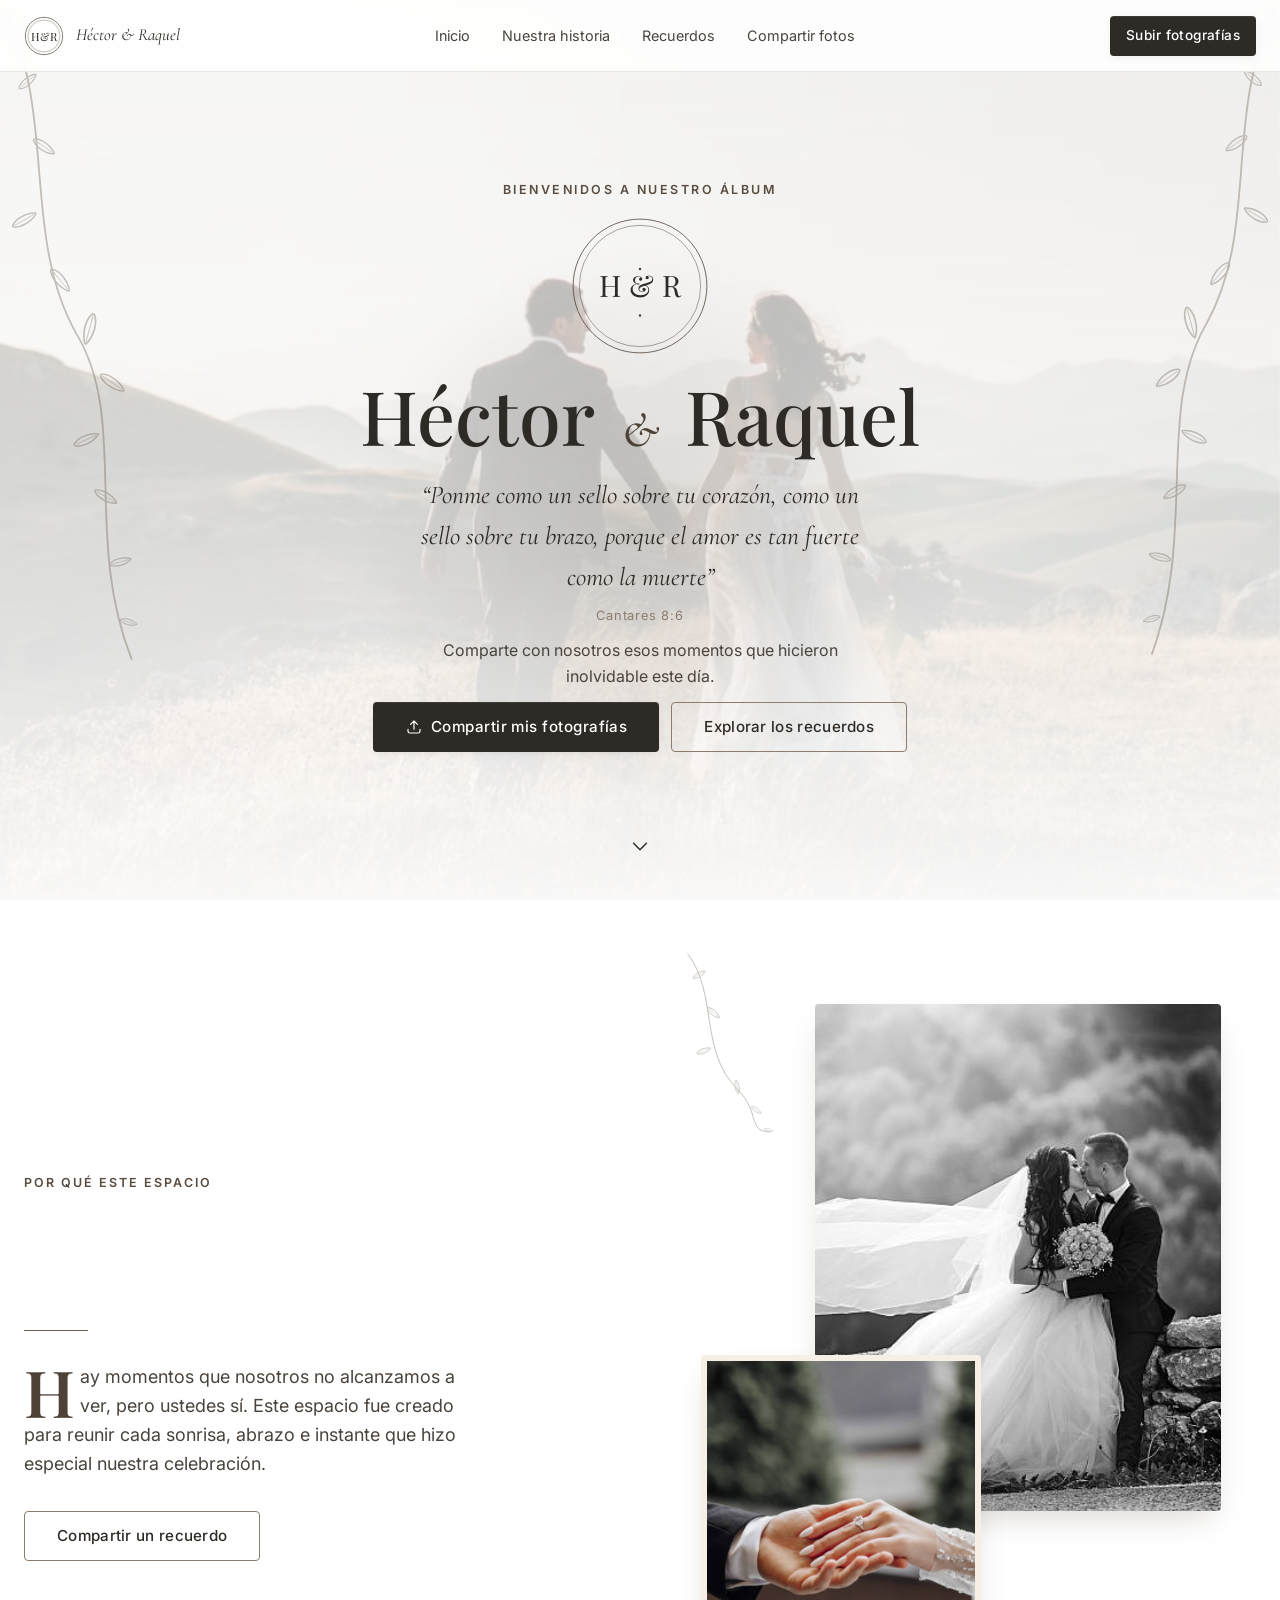
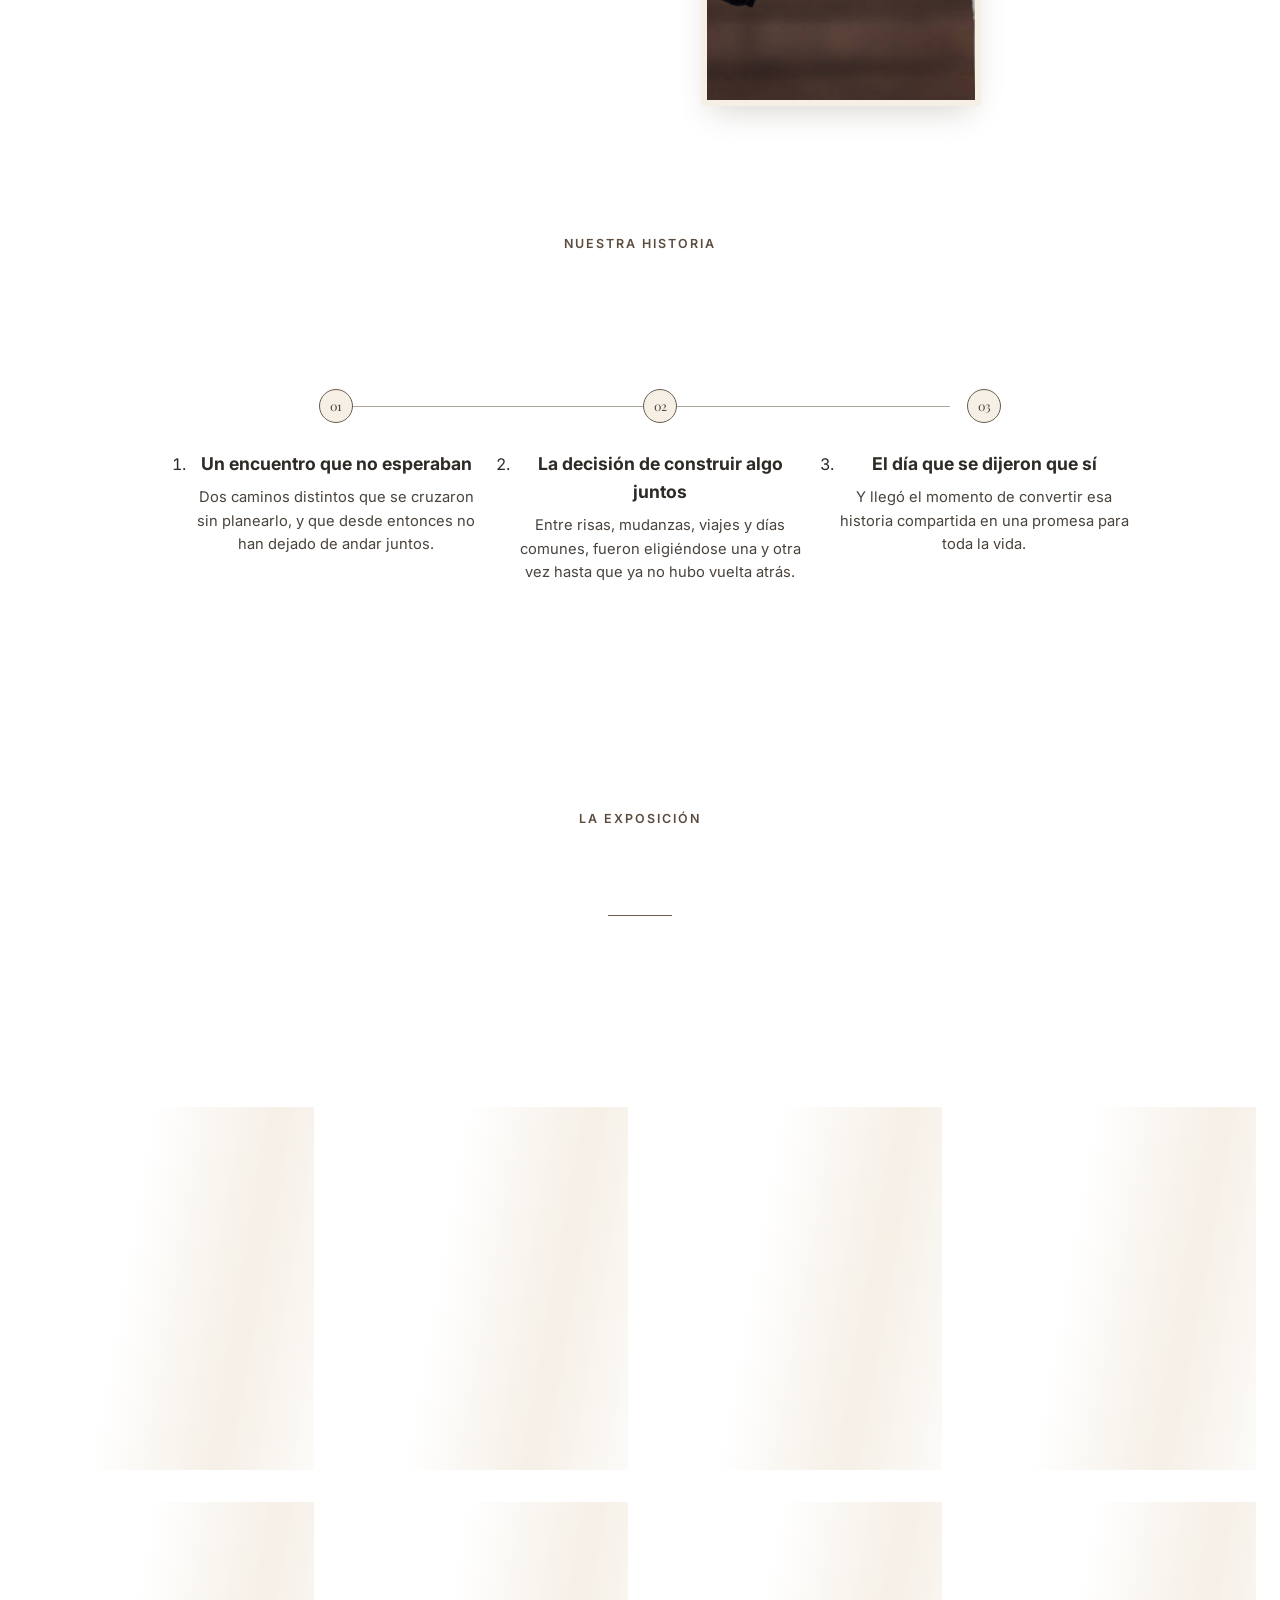
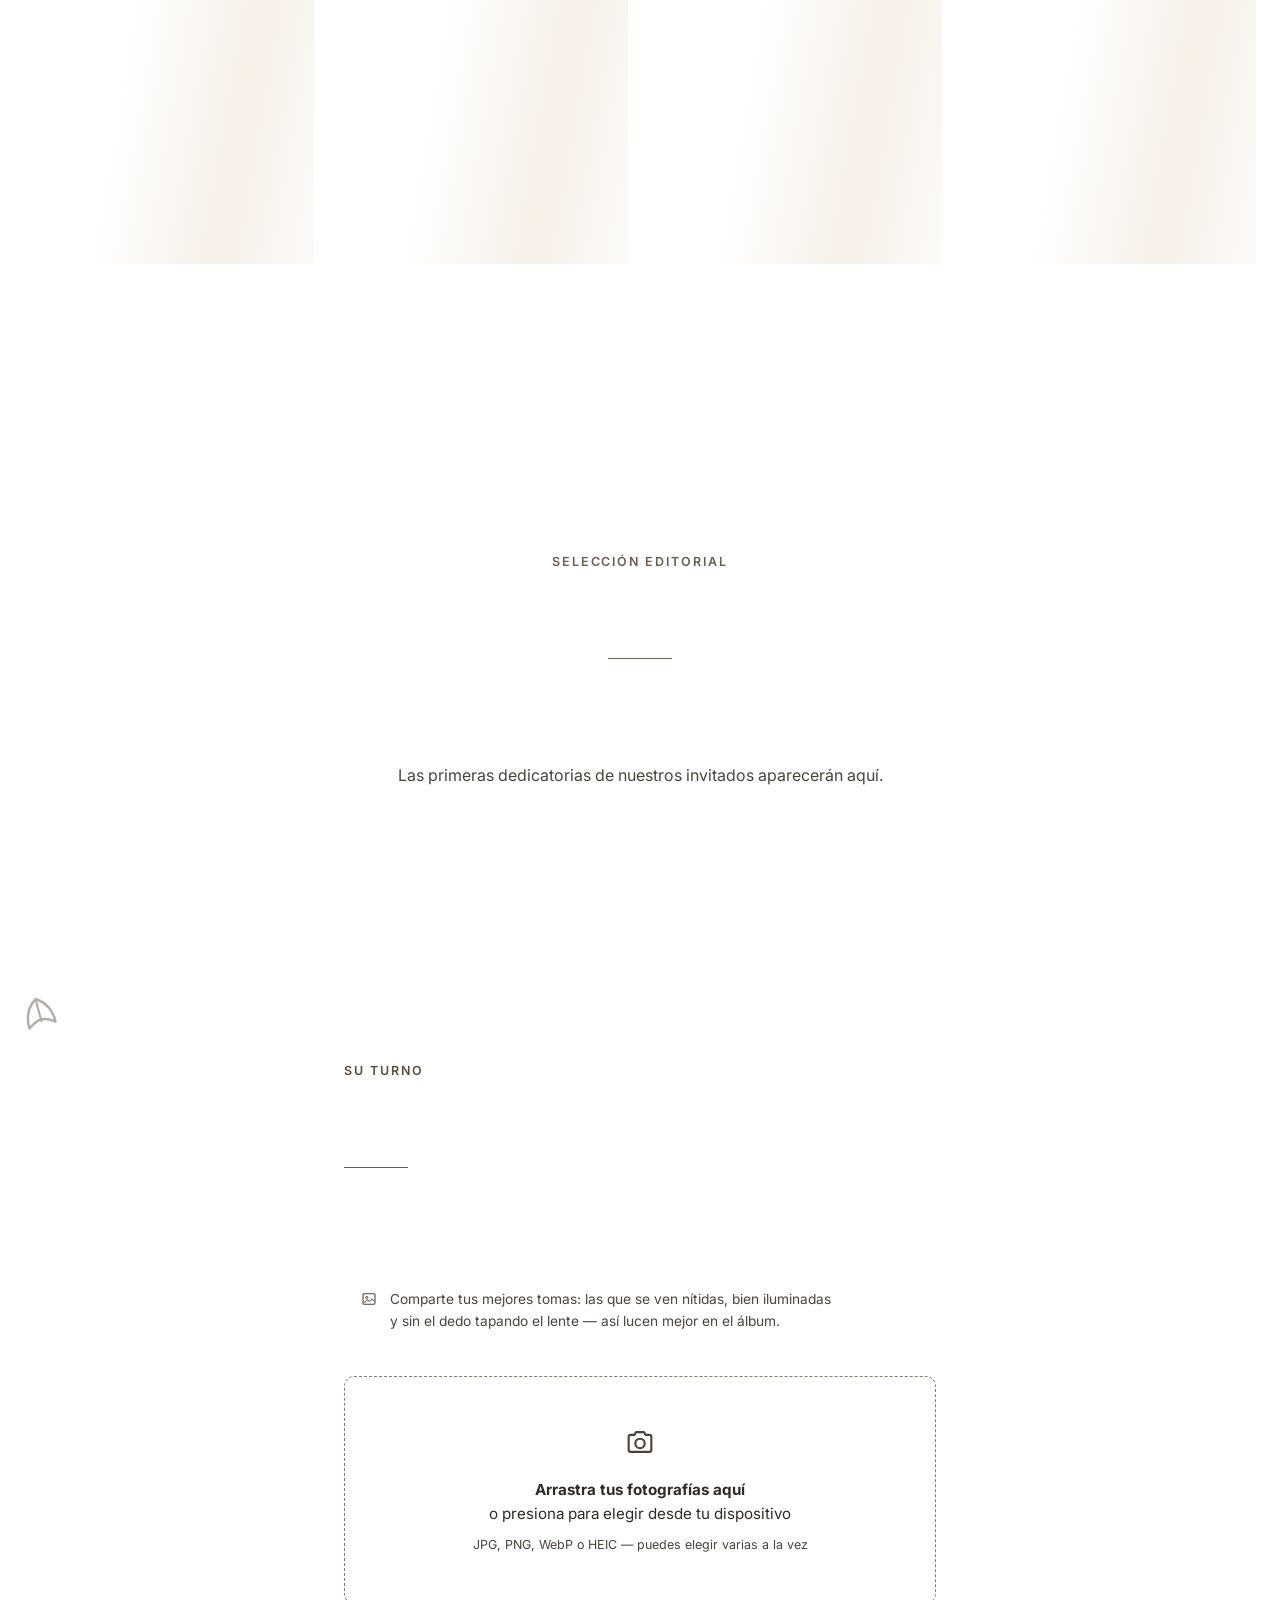
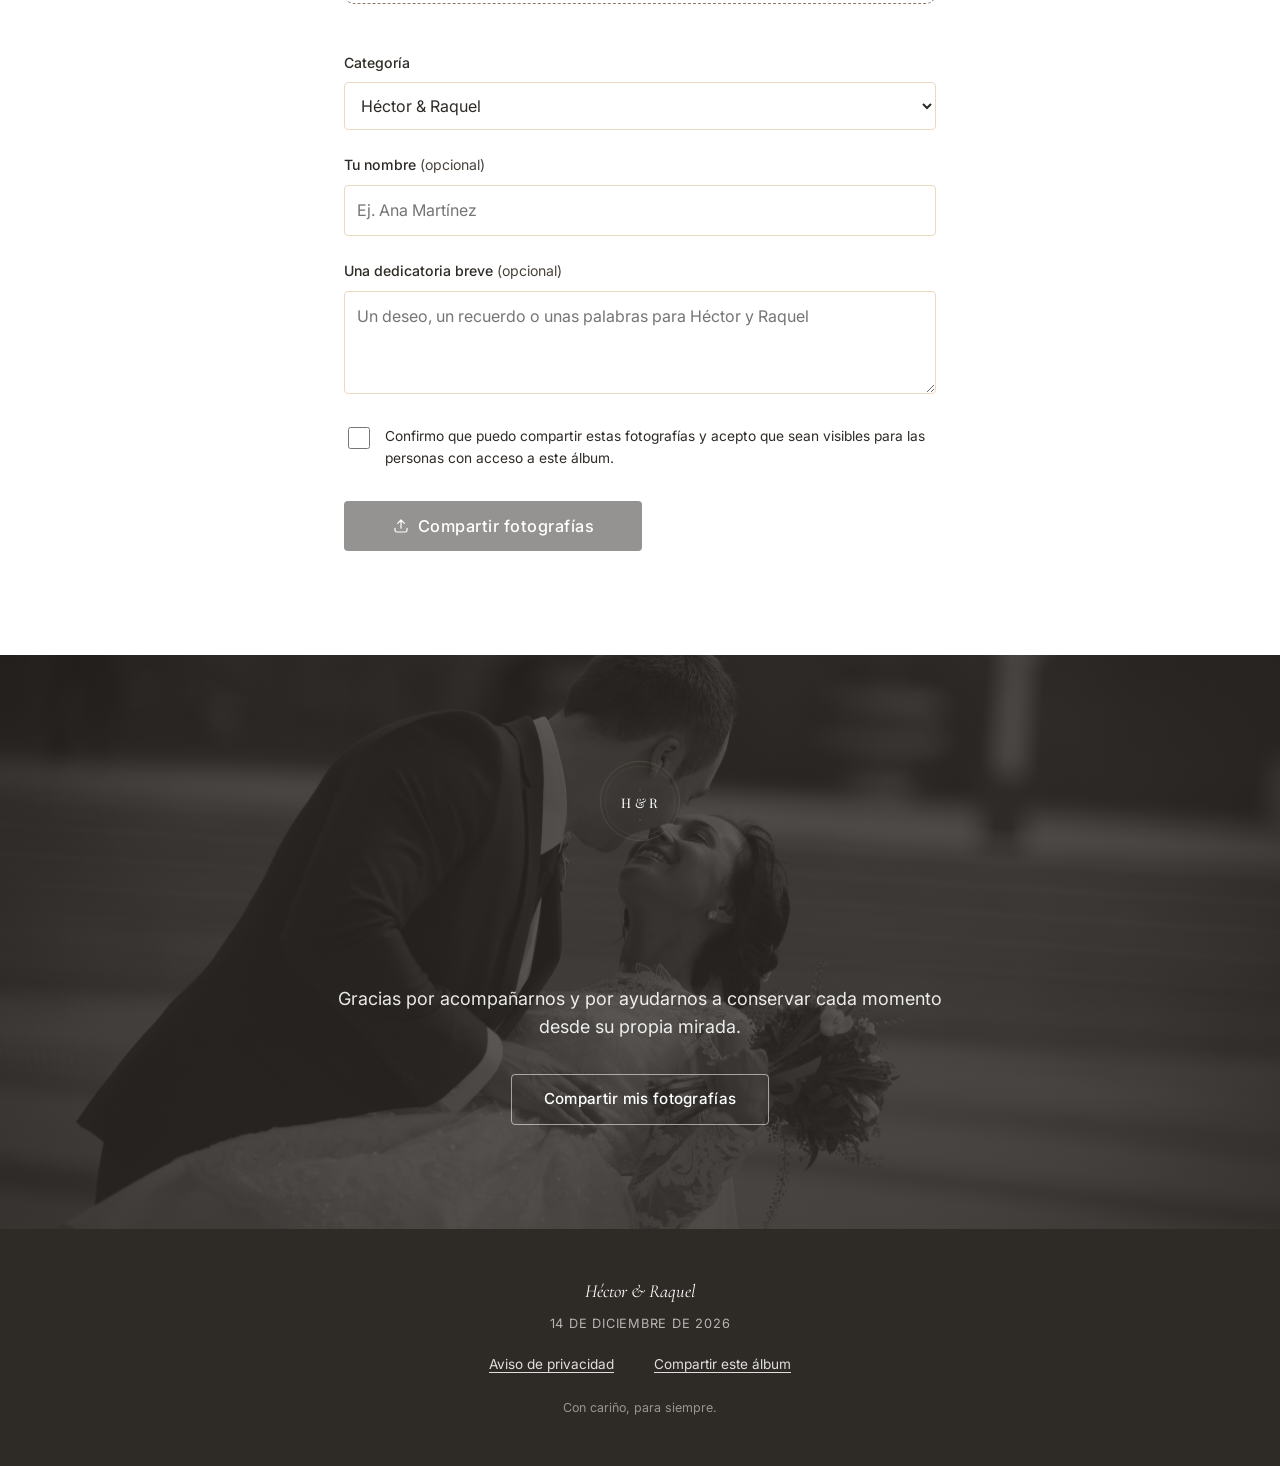
==== index.html @ e2e53738 "Initial commit: sitio de invitados, panel de administración y generador de PDF del álbum de boda de " ====
<!DOCTYPE html>
<html lang="es">
<head>
<meta charset="UTF-8">
<meta name="viewport" content="width=device-width, initial-scale=1, viewport-fit=cover">
<title>Héctor & Raquel — El día que elegimos para siempre</title>
<meta name="description" content="El álbum colaborativo de la boda de Héctor y Raquel. Comparte las fotografías que tomaste y descubre los recuerdos de todos los invitados.">
<meta name="theme-color" content="#FFFFFF">
<link rel="canonical" id="link-canonico" href="">
<meta property="og:title" content="Héctor & Raquel — El día que elegimos para siempre">
<meta property="og:description" content="Comparte con nosotros esos momentos que hicieron inolvidable este día.">
<meta property="og:type" content="website">
<meta property="og:locale" content="es_ES">
<meta property="og:url" id="meta-og-url" content="">
<meta property="og:image" id="meta-og-image" content="assets/photos/og-cover.jpg">
<meta property="og:image:width" content="1200">
<meta property="og:image:height" content="630">
<meta property="og:image:alt" content="Héctor & Raquel — El día que elegimos para siempre">
<meta name="twitter:card" content="summary_large_image">
<meta name="twitter:title" content="Héctor & Raquel — El día que elegimos para siempre">
<meta name="twitter:description" content="Comparte con nosotros esos momentos que hicieron inolvidable este día.">
<meta name="twitter:image" content="assets/photos/og-cover.jpg">
<link rel="icon" type="image/svg+xml" href="data:image/svg+xml,%3Csvg xmlns='http://www.w3.org/2000/svg' viewBox='0 0 32 32'%3E%3Ctext x='16' y='21' text-anchor='middle' font-family='Georgia,serif' font-size='15' fill='%232E2A26'%3EH%26R%3C/text%3E%3C/svg%3E">
<link rel="icon" type="image/png" sizes="32x32" href="assets/icons/favicon-32.png">
<link rel="icon" type="image/png" sizes="192x192" href="assets/icons/favicon-192.png">
<link rel="icon" type="image/png" sizes="512x512" href="assets/icons/favicon-512.png">
<link rel="apple-touch-icon" sizes="180x180" href="assets/icons/apple-touch-icon.png">
<link rel="preconnect" href="https://fonts.googleapis.com">
<link rel="preconnect" href="https://fonts.gstatic.com" crossorigin>
<link href="https://fonts.googleapis.com/css2?family=Playfair+Display:ital,wght@0,400;0,500;0,600;0,700;1,500&family=Cormorant+Garamond:ital,wght@0,400;0,500;1,400;1,500&family=Inter:wght@300;400;500;600&display=swap" rel="stylesheet">
<link rel="stylesheet" href="styles.css">
</head>
<body>

<a class="skip-link" href="#contenido-principal">Saltar al contenido principal</a>
<div id="aria-live-status" class="visually-hidden" role="status" aria-live="polite" aria-atomic="true"></div>
<div id="aria-live-alert" class="visually-hidden" role="alert" aria-live="assertive"></div>

<!-- Sprite de iconos SVG — consistentes en toda la app, sin emojis -->
<svg class="icon-sprite" aria-hidden="true" focusable="false">
  <defs>
    <symbol id="icon-arrow-left" viewBox="0 0 24 24"><path d="M15 5L8 12L15 19" fill="none" stroke="currentColor" stroke-width="1.6" stroke-linecap="round" stroke-linejoin="round"/></symbol>
    <symbol id="icon-arrow-right" viewBox="0 0 24 24"><path d="M9 5L16 12L9 19" fill="none" stroke="currentColor" stroke-width="1.6" stroke-linecap="round" stroke-linejoin="round"/></symbol>
    <symbol id="icon-chevron-down" viewBox="0 0 24 24"><path d="M5 9L12 16L19 9" fill="none" stroke="currentColor" stroke-width="1.6" stroke-linecap="round" stroke-linejoin="round"/></symbol>
    <symbol id="icon-close" viewBox="0 0 24 24"><path d="M6 6L18 18M18 6L6 18" fill="none" stroke="currentColor" stroke-width="1.6" stroke-linecap="round"/></symbol>
    <symbol id="icon-menu" viewBox="0 0 24 24"><path d="M4 7H20M4 12H20M4 17H20" fill="none" stroke="currentColor" stroke-width="1.6" stroke-linecap="round"/></symbol>
    <symbol id="icon-heart" viewBox="0 0 24 24"><path d="M12 20.2C12 20.2 3.6 15.3 3.6 9.3C3.6 6.4 5.8 4.5 8.3 4.5C9.9 4.5 11.3 5.3 12 6.6C12.7 5.3 14.1 4.5 15.7 4.5C18.2 4.5 20.4 6.4 20.4 9.3C20.4 15.3 12 20.2 12 20.2Z" fill="none" stroke="currentColor" stroke-width="1.5" stroke-linejoin="round"/></symbol>
    <symbol id="icon-heart-filled" viewBox="0 0 24 24"><path d="M12 20.2C12 20.2 3.6 15.3 3.6 9.3C3.6 6.4 5.8 4.5 8.3 4.5C9.9 4.5 11.3 5.3 12 6.6C12.7 5.3 14.1 4.5 15.7 4.5C18.2 4.5 20.4 6.4 20.4 9.3C20.4 15.3 12 20.2 12 20.2Z" fill="currentColor" stroke="currentColor" stroke-width="1.5" stroke-linejoin="round"/></symbol>
    <symbol id="icon-upload" viewBox="0 0 24 24"><path d="M12 15V4M12 4L7.5 8.5M12 4L16.5 8.5" fill="none" stroke="currentColor" stroke-width="1.6" stroke-linecap="round" stroke-linejoin="round"/><path d="M4 15V17.5C4 18.9 5.1 20 6.5 20H17.5C18.9 20 20 18.9 20 17.5V15" fill="none" stroke="currentColor" stroke-width="1.6" stroke-linecap="round"/></symbol>
    <symbol id="icon-camera" viewBox="0 0 24 24"><path d="M4 8.5C4 7.7 4.7 7 5.5 7H8L9.2 5H14.8L16 7H18.5C19.3 7 20 7.7 20 8.5V17.5C20 18.3 19.3 19 18.5 19H5.5C4.7 19 4 18.3 4 17.5V8.5Z" fill="none" stroke="currentColor" stroke-width="1.5" stroke-linejoin="round"/><circle cx="12" cy="13" r="3.3" fill="none" stroke="currentColor" stroke-width="1.5"/></symbol>
    <symbol id="icon-download" viewBox="0 0 24 24"><path d="M12 4V15M12 15L8 11M12 15L16 11" fill="none" stroke="currentColor" stroke-width="1.6" stroke-linecap="round" stroke-linejoin="round"/><path d="M5 17V18.5C5 19.3 5.7 20 6.5 20H17.5C18.3 20 19 19.3 19 18.5V17" fill="none" stroke="currentColor" stroke-width="1.6" stroke-linecap="round"/></symbol>
    <symbol id="icon-alert" viewBox="0 0 24 24"><path d="M12 4L21 19H3L12 4Z" fill="none" stroke="currentColor" stroke-width="1.5" stroke-linejoin="round"/><line x1="12" y1="10" x2="12" y2="14" stroke="currentColor" stroke-width="1.5" stroke-linecap="round"/><circle cx="12" cy="16.7" r="0.9" fill="currentColor"/></symbol>
    <symbol id="icon-leaf" viewBox="0 0 24 24"><path d="M5 19C5 19 4 10 12 5C20 10 19 19 19 19C13 15 11 15 5 19Z" fill="none" stroke="currentColor" stroke-width="1.3" stroke-linejoin="round"/><path d="M12 6.5V17" fill="none" stroke="currentColor" stroke-width="1.1" stroke-linecap="round"/></symbol>
    <symbol id="icon-image" viewBox="0 0 24 24"><rect x="4" y="5" width="16" height="14" rx="1.2" fill="none" stroke="currentColor" stroke-width="1.4"/><circle cx="9" cy="10" r="1.4" fill="none" stroke="currentColor" stroke-width="1.3"/><path d="M5 17L9.5 13L13 15.5L16 12L19 15" fill="none" stroke="currentColor" stroke-width="1.3" stroke-linejoin="round"/></symbol>
    <symbol id="icon-retry" viewBox="0 0 24 24"><path d="M19 12A7 7 0 1 1 16.7 6.7" fill="none" stroke="currentColor" stroke-width="1.6" stroke-linecap="round"/><path d="M19 5.5V9.5H15" fill="none" stroke="currentColor" stroke-width="1.6" stroke-linecap="round" stroke-linejoin="round"/></symbol>
    <symbol id="icon-trash" viewBox="0 0 24 24"><path d="M5 7H19M9.5 7V5.3C9.5 4.6 10 4 10.8 4H13.2C14 4 14.5 4.6 14.5 5.3V7M7.5 7L8.2 18.5C8.3 19.4 9 20 9.8 20H14.2C15 20 15.7 19.4 15.8 18.5L16.5 7" fill="none" stroke="currentColor" stroke-width="1.4" stroke-linecap="round" stroke-linejoin="round"/></symbol>
    <symbol id="icon-wifi-off" viewBox="0 0 24 24"><path d="M3 5L21 19" stroke="currentColor" stroke-width="1.5" stroke-linecap="round"/><path d="M6.5 10.2C8 9 10 8.3 12 8.3C14.3 8.3 16.5 9.1 18.2 10.4M9.2 13.4C10 12.9 11 12.6 12 12.6C13 12.6 13.9 12.9 14.7 13.3M4 7.5C5.6 6.2 7.5 5.4 9.5 5" fill="none" stroke="currentColor" stroke-width="1.4" stroke-linecap="round"/><circle cx="12" cy="17" r="1" fill="currentColor"/></symbol>
    <symbol id="icon-lock" viewBox="0 0 24 24"><rect x="5.5" y="10.5" width="13" height="9" rx="1.4" fill="none" stroke="currentColor" stroke-width="1.5"/><path d="M8 10.5V7.8C8 5.7 9.8 4 12 4C14.2 4 16 5.7 16 7.8V10.5" fill="none" stroke="currentColor" stroke-width="1.5"/></symbol>
    <symbol id="botanico-hoja" viewBox="0 0 20 8"><path d="M0 4C4 0 14 0 20 4C14 8 4 8 0 4Z" fill="none" stroke="currentColor" stroke-width="1"/><path d="M2 4H18" stroke="currentColor" stroke-width="0.5"/></symbol>
  </defs>
</svg>

<!-- ============ NAVEGACIÓN ============ -->
<header class="nav" id="nav" data-menu-open="false">
  <div class="nav__inner">
    <a class="nav__brand" href="#hero" aria-label="Ir al inicio, Héctor y Raquel">
      <span class="monogram monogram--nav" aria-hidden="true">
        <svg viewBox="0 0 60 60"><circle cx="30" cy="30" r="28" fill="none" stroke="currentColor" stroke-width="1"/><circle cx="30" cy="30" r="24" fill="none" stroke="currentColor" stroke-width="0.5"/><text x="30" y="37" text-anchor="middle" class="monogram__text">H&amp;R</text></svg>
      </span>
      <span class="nav__brand-texto">Héctor & Raquel</span>
    </a>

    <nav class="nav__enlaces" aria-label="Navegación principal">
      <a href="#hero">Inicio</a>
      <a href="#historia">Nuestra historia</a>
      <a href="#galeria">Recuerdos</a>
      <a href="#subir">Compartir fotos</a>
    </nav>

    <div class="nav__acciones">
      <button type="button" class="btn btn--primary btn--small nav__cta" data-scroll-to="subir">
        Subir fotografías
      </button>
      <button type="button" class="nav__hamburguesa" id="btn-menu-movil" aria-expanded="false" aria-controls="menu-movil" aria-label="Abrir menú de navegación">
        <svg aria-hidden="true" class="nav__hamburguesa-icono-abrir"><use href="#icon-menu"></use></svg>
        <svg aria-hidden="true" class="nav__hamburguesa-icono-cerrar"><use href="#icon-close"></use></svg>
      </button>
    </div>
  </div>

  <div class="menu-movil__overlay" id="menu-movil-overlay" hidden></div>
  <nav class="menu-movil" id="menu-movil" aria-label="Navegación móvil" hidden>
    <a href="#hero" data-cerrar-menu>Inicio</a>
    <a href="#historia" data-cerrar-menu>Nuestra historia</a>
    <a href="#galeria" data-cerrar-menu>Recuerdos</a>
    <a href="#subir" data-cerrar-menu>Compartir fotos</a>
    <button type="button" class="btn btn--primary menu-movil__cta" data-scroll-to="subir" data-cerrar-menu>
      Subir fotografías
    </button>
  </nav>
</header>

<main id="contenido-principal">

  <!-- ============ HERO ============ -->
  <section id="hero" class="hero" aria-label="Héctor y Raquel">
    <div class="hero__bg" aria-hidden="true">
      <img class="hero__photo" data-photo-key="hero" alt="" data-parallax="0.12">
      <div class="hero__scrim"></div>
    </div>

    <div class="hero__botanicals" aria-hidden="true">
      <svg class="branch branch--left" data-parallax="0.3" viewBox="0 0 220 420" fill="none">
        <path d="M14 8C46 70 24 145 58 205C90 258 62 330 92 405" stroke="currentColor" stroke-width="1.1"/>
        <use href="#botanico-hoja" width="14" height="5.6" x="-7" y="-2.8" transform="translate(28,50) rotate(-40)"/>
        <use href="#botanico-hoja" width="16" height="6.4" x="-8" y="-3.2" transform="translate(38,90) rotate(35)"/>
        <use href="#botanico-hoja" width="17" height="6.8" x="-8.5" y="-3.4" transform="translate(26,135) rotate(-30)"/>
        <use href="#botanico-hoja" width="18" height="7.2" x="-9" y="-3.6" transform="translate(48,172) rotate(50)"/>
        <use href="#botanico-hoja" width="20" height="8" x="-10" y="-4" transform="translate(66,202) rotate(105)"/>
        <use href="#botanico-hoja" width="18" height="7.2" x="-9" y="-3.6" transform="translate(80,235) rotate(35)"/>
        <use href="#botanico-hoja" width="17" height="6.8" x="-8.5" y="-3.4" transform="translate(64,270) rotate(-25)"/>
        <use href="#botanico-hoja" width="16" height="6.4" x="-8" y="-3.2" transform="translate(76,305) rotate(30)"/>
        <use href="#botanico-hoja" width="14" height="5.6" x="-7" y="-2.8" transform="translate(85,345) rotate(-15)"/>
        <use href="#botanico-hoja" width="11" height="4.4" x="-5.5" y="-2.2" transform="translate(90,382) rotate(15)"/>
      </svg>
      <svg class="branch branch--right" data-parallax="0.45" viewBox="0 0 220 420" fill="none">
        <path d="M206 6C174 68 196 140 164 198C132 252 158 326 130 402" stroke="currentColor" stroke-width="1.1"/>
        <use href="#botanico-hoja" width="14" height="5.6" x="-7" y="-2.8" transform="translate(192,48) rotate(220)"/>
        <use href="#botanico-hoja" width="16" height="6.4" x="-8" y="-3.2" transform="translate(182,88) rotate(145)"/>
        <use href="#botanico-hoja" width="17" height="6.8" x="-8.5" y="-3.4" transform="translate(194,132) rotate(210)"/>
        <use href="#botanico-hoja" width="18" height="7.2" x="-9" y="-3.6" transform="translate(172,168) rotate(130)"/>
        <use href="#botanico-hoja" width="20" height="8" x="-10" y="-4" transform="translate(154,198) rotate(75)"/>
        <use href="#botanico-hoja" width="18" height="7.2" x="-9" y="-3.6" transform="translate(140,232) rotate(145)"/>
        <use href="#botanico-hoja" width="17" height="6.8" x="-8.5" y="-3.4" transform="translate(156,268) rotate(205)"/>
        <use href="#botanico-hoja" width="16" height="6.4" x="-8" y="-3.2" transform="translate(144,302) rotate(150)"/>
        <use href="#botanico-hoja" width="14" height="5.6" x="-7" y="-2.8" transform="translate(135,342) rotate(195)"/>
        <use href="#botanico-hoja" width="11" height="4.4" x="-5.5" y="-2.2" transform="translate(130,380) rotate(165)"/>
      </svg>
    </div>

    <div class="hero__content">
      <p class="hero__eyebrow reveal-up" style="--reveal-delay:0ms">Bienvenidos a nuestro álbum</p>
      <div class="monogram monogram--hero reveal-mask" aria-hidden="true">
        <svg viewBox="0 0 180 180"><circle cx="90" cy="90" r="86" fill="none" stroke="currentColor" stroke-width="1"/><circle cx="90" cy="90" r="78" fill="none" stroke="currentColor" stroke-width="0.6"/><circle cx="90" cy="68" r="1.6" fill="currentColor"/><circle cx="90" cy="128" r="1.6" fill="currentColor"/><text x="90" y="104" text-anchor="middle" class="monogram__text monogram__text--hero">H &amp; R</text></svg>
      </div>
      <h1 class="hero__names reveal-up" style="--reveal-delay:120ms">
        <span>Héctor</span><span class="hero__amp" aria-hidden="true">&amp;</span><span>Raquel</span>
      </h1>
      <p class="hero__tagline reveal-up" style="--reveal-delay:220ms">“Ponme como un sello sobre tu corazón, como un sello sobre tu brazo, porque el amor es tan fuerte como la muerte”</p>
      <p class="hero__cita reveal-up" style="--reveal-delay:260ms">Cantares 8:6</p>
      <p class="hero__subtitle reveal-up" style="--reveal-delay:300ms">Comparte con nosotros esos momentos que hicieron inolvidable este día.</p>
      <div class="hero__actions reveal-up" style="--reveal-delay:420ms">
        <button type="button" class="btn btn--primary" data-scroll-to="subir">
          <svg class="btn__icon" aria-hidden="true"><use href="#icon-upload"></use></svg>
          Compartir mis fotografías
        </button>
        <button type="button" class="btn btn--outline" data-scroll-to="galeria">Explorar los recuerdos</button>
      </div>
    </div>

    <button type="button" class="hero__scroll-cue" data-scroll-to="historia" aria-label="Desplazarse a la siguiente sección">
      <svg aria-hidden="true"><use href="#icon-chevron-down"></use></svg>
    </button>
  </section>

  <!-- ============ HISTORIA ============ -->
  <section id="historia" class="historia" aria-labelledby="historia-titulo">
    <div class="container historia__grid">
      <div class="historia__texto">
        <p class="eyebrow reveal-on-scroll">Por qué este espacio</p>
        <h2 id="historia-titulo" class="section-title reveal-on-scroll titulo-mascara">Una historia escrita entre todos</h2>
        <span class="section-rule reveal-on-scroll" aria-hidden="true"></span>
        <p class="historia__lead reveal-on-scroll">
          Hay momentos que nosotros no alcanzamos a ver, pero ustedes sí. Este espacio fue creado
          para reunir cada sonrisa, abrazo e instante que hizo especial nuestra celebración.
        </p>
        <button type="button" class="btn btn--outline reveal-on-scroll" data-scroll-to="subir">Compartir un recuerdo</button>
      </div>
      <div class="historia__collage">
        <figure class="historia__foto historia__foto--principal reveal-on-scroll" data-reveal-dir="right">
          <img data-photo-key="historiaPrincipal" alt="Héctor y Raquel compartiendo un momento durante la boda" loading="lazy">
        </figure>
        <figure class="historia__foto historia__foto--secundaria reveal-on-scroll" data-reveal-dir="left" data-reveal-delay="180">
          <img data-photo-key="historiaSecundaria" alt="Detalle de la celebración de la boda" loading="lazy">
        </figure>
        <div class="historia__collage-leaf" aria-hidden="true">
          <svg viewBox="0 0 120 200" fill="none">
            <path d="M8 8C40 50 20 110 60 150C85 175 70 195 95 195" stroke="currentColor" stroke-width="1"/>
            <use href="#botanico-hoja" width="15" height="6" x="-7.5" y="-3" transform="translate(20,30) rotate(-30)"/>
            <use href="#botanico-hoja" width="17" height="6.8" x="-8.5" y="-3.4" transform="translate(35,70) rotate(40)"/>
            <use href="#botanico-hoja" width="16" height="6.4" x="-8" y="-3.2" transform="translate(25,110) rotate(-20)"/>
            <use href="#botanico-hoja" width="15" height="6" x="-7.5" y="-3" transform="translate(60,148) rotate(80)"/>
            <use href="#botanico-hoja" width="13" height="5.2" x="-6.5" y="-2.6" transform="translate(80,172) rotate(35)"/>
            <use href="#botanico-hoja" width="10" height="4" x="-5" y="-2" transform="translate(93,193) rotate(15)"/>
          </svg>
        </div>
      </div>
    </div>

    <div class="container container--wide historia__momentos-envoltura">
      <p class="eyebrow eyebrow--center reveal-on-scroll">Nuestra historia</p>
      <h3 class="historia__momentos-titulo reveal-on-scroll titulo-mascara">Cómo llegamos hasta aquí</h3>
      <ol class="historia-momentos" id="historia-momentos" aria-label="Momentos de nuestra historia"></ol>
    </div>
  </section>

  <!-- ============ GALERÍA PRINCIPAL ============ -->
  <section id="galeria" class="galeria" aria-labelledby="galeria-titulo">
    <div class="container container--wide">
      <p class="eyebrow eyebrow--center reveal-on-scroll">La exposición</p>
      <h2 id="galeria-titulo" class="section-title section-title--center reveal-on-scroll titulo-mascara">Nuestro día, visto por ustedes</h2>
      <span class="section-rule section-rule--center reveal-on-scroll" aria-hidden="true"></span>
      <p class="galeria__contador" id="galeria-contador" aria-live="polite"></p>

      <div class="galeria__filtros-envoltura reveal-on-scroll">
        <div class="galeria__filtros" id="galeria-filtros" role="group" aria-label="Filtrar fotografías por categoría"></div>
      </div>

      <div class="galeria__grid" id="galeria-grid" aria-live="polite"></div>

      <p class="galeria__vacio" id="galeria-vacio" hidden>Todavía no hay fotografías en esta categoría. Sé la primera persona en compartir una.</p>
      <div class="galeria__error" id="galeria-error" hidden>
        <svg aria-hidden="true"><use href="#icon-alert"></use></svg>
        <p id="galeria-error-mensaje">No pudimos cargar las fotografías.</p>
        <button type="button" class="btn btn--outline btn--small" id="galeria-reintentar">Reintentar</button>
      </div>

      <div class="galeria__acciones">
        <button type="button" class="btn btn--outline" id="galeria-cargar-mas" hidden>Descubrir más recuerdos</button>
      </div>
    </div>
  </section>

  <!-- ============ DESTACADAS ============ -->
  <section id="destacadas" class="destacadas" aria-labelledby="destacadas-titulo">
    <div class="container container--wide">
      <p class="eyebrow eyebrow--center reveal-on-scroll">Selección editorial</p>
      <h2 id="destacadas-titulo" class="section-title section-title--center reveal-on-scroll titulo-mascara">Cada mirada guarda una historia</h2>
      <span class="section-rule section-rule--center reveal-on-scroll" aria-hidden="true"></span>
    </div>
    <div class="destacadas__composicion container container--wide" id="destacadas-composicion">
      <!-- Compuesto dinámicamente por script.js a partir de fotografías con dedicatoria -->
    </div>
  </section>

  <!-- ============ SUBIR ============ -->
  <section id="subir" class="subir" aria-labelledby="subir-titulo">
    <div class="section-deco section-deco--leaf-left" aria-hidden="true"><svg viewBox="0 0 24 24"><use href="#icon-leaf"></use></svg></div>
    <div class="container container--narrow">
      <p class="eyebrow reveal-on-scroll">Su turno</p>
      <h2 id="subir-titulo" class="section-title reveal-on-scroll titulo-mascara">Súmate a nuestra historia</h2>
      <span class="section-rule reveal-on-scroll" aria-hidden="true"></span>
      <p class="subir__lead reveal-on-scroll">
        Elige las fotografías que tomaste durante la boda. Tu nombre y una dedicatoria son opcionales.
      </p>
      <p class="subir__consejo reveal-on-scroll">
        <svg aria-hidden="true"><use href="#icon-image"></use></svg>
        Comparte tus mejores tomas: las que se ven nítidas, bien iluminadas y sin el dedo tapando el lente — así lucen mejor en el álbum.
      </p>

      <p class="banner-aviso" id="subir-estado-backend" hidden>
        <svg aria-hidden="true"><use href="#icon-alert"></use></svg>
        <span></span>
      </p>

      <p class="banner-aviso banner-aviso--offline" id="banner-sin-conexion" hidden>
        <svg aria-hidden="true"><use href="#icon-wifi-off"></use></svg>
        <span>Sin conexión a internet. Tus fotografías se enviarán cuando vuelvas a estar en línea.</span>
      </p>

      <form id="form-subida" class="form-subida" novalidate>
        <div class="dropzone" id="dropzone" tabindex="0" role="button" aria-label="Seleccionar fotografías. Arrastra y suelta, o presiona para elegir archivos.">
          <svg class="dropzone__icono" aria-hidden="true"><use href="#icon-camera"></use></svg>
          <p class="dropzone__texto"><strong>Arrastra tus fotografías aquí</strong><br>o presiona para elegir desde tu dispositivo</p>
          <p class="dropzone__formatos">JPG, PNG, WebP o HEIC — puedes elegir varias a la vez</p>
          <input type="file" id="input-archivos" accept="image/jpeg,image/png,image/webp,image/heic,image/heif" multiple hidden>
        </div>

        <ul class="cola-lista" id="cola-lista" aria-live="polite"></ul>

        <div class="campo-grupo">
          <label for="campo-categoria">Categoría</label>
          <select id="campo-categoria" name="categoria" required></select>
        </div>

        <div class="campo-grupo">
          <label for="campo-nombre">Tu nombre <span class="campo-opcional">(opcional)</span></label>
          <input type="text" id="campo-nombre" name="guestName" maxlength="60" autocomplete="name" placeholder="Ej. Ana Martínez">
        </div>

        <div class="campo-grupo">
          <label for="campo-dedicatoria">Una dedicatoria breve <span class="campo-opcional">(opcional)</span></label>
          <textarea id="campo-dedicatoria" name="dedication" maxlength="220" rows="3" placeholder="Un deseo, un recuerdo o unas palabras para Héctor y Raquel"></textarea>
        </div>

        <div class="campo-grupo campo-grupo--checkbox">
          <input type="checkbox" id="campo-consentimiento" name="consentimiento" required>
          <label for="campo-consentimiento">Confirmo que puedo compartir estas fotografías y acepto que sean visibles para las personas con acceso a este álbum.</label>
        </div>

        <div class="subida-progreso" id="subida-progreso" hidden>
          <div class="subida-progreso__barra"><div class="subida-progreso__relleno" id="subida-progreso-relleno"></div></div>
          <p class="subida-progreso__texto" id="subida-progreso-texto">Subiendo 0 de 0</p>
        </div>

        <p class="form-mensaje" id="form-mensaje" role="alert" hidden></p>

        <div class="form-subida__acciones">
          <button type="submit" class="btn btn--primary btn--large" id="btn-enviar-subida" disabled>
            <svg class="btn__icon" aria-hidden="true"><use href="#icon-upload"></use></svg>
            Compartir fotografías
          </button>
        </div>
      </form>
    </div>
  </section>

  <!-- ============ GRACIAS ============ -->
  <section id="gracias" class="gracias" aria-labelledby="gracias-titulo">
    <div class="gracias__bg" aria-hidden="true">
      <img data-photo-key="cierre" alt="" loading="lazy">
      <div class="gracias__scrim"></div>
    </div>
    <div class="gracias__contenido">
      <div class="monogram monogram--gracias reveal-on-scroll" aria-hidden="true">
        <svg viewBox="0 0 140 140"><circle cx="70" cy="70" r="66" fill="none" stroke="currentColor" stroke-width="0.8"/><circle cx="70" cy="70" r="58" fill="none" stroke="currentColor" stroke-width="0.4"/><circle cx="70" cy="52" r="1.3" fill="currentColor"/><circle cx="70" cy="102" r="1.3" fill="currentColor"/><text x="70" y="82" text-anchor="middle" class="monogram__text">H &amp; R</text></svg>
      </div>
      <h2 id="gracias-titulo" class="section-title section-title--center reveal-on-scroll titulo-mascara">Gracias por vivirlo con nosotros</h2>
      <p class="gracias__texto reveal-on-scroll">
        Gracias por acompañarnos y por ayudarnos a conservar cada momento desde su propia mirada.
      </p>
      <button type="button" class="btn btn--outline btn--invertido reveal-on-scroll" data-scroll-to="subir">Compartir mis fotografías</button>
    </div>
  </section>

</main>

<footer class="site-footer">
  <p class="site-footer__nombres">Héctor & Raquel</p>
  <p class="site-footer__fecha" id="footer-fecha">Fecha por confirmar</p>
  <div class="site-footer__enlaces">
    <button type="button" class="site-footer__enlace" id="btn-aviso-privacidad">Aviso de privacidad</button>
    <button type="button" class="site-footer__enlace" id="btn-compartir-album">Compartir este álbum</button>
  </div>
  <p class="site-footer__frase">Con cariño, para siempre.</p>
</footer>

<!-- ============ BOTÓN FLOTANTE MÓVIL ============ -->
<button type="button" class="fab-subir" id="fab-subir" data-scroll-to="subir" aria-label="Subir fotografías">
  <svg aria-hidden="true"><use href="#icon-upload"></use></svg>
</button>

<!-- ============ AVISO DE PRIVACIDAD ============ -->
<div class="modal modal--pequeno" id="modal-privacidad" hidden>
  <div class="modal__overlay" data-cerrar-modal="privacidad"></div>
  <div class="modal__panel" role="dialog" aria-modal="true" aria-labelledby="privacidad-titulo">
    <button type="button" class="modal__cerrar" data-cerrar-modal="privacidad" aria-label="Cerrar aviso de privacidad">
      <svg aria-hidden="true"><use href="#icon-close"></use></svg>
    </button>
    <h2 id="privacidad-titulo" class="modal__titulo">Aviso de privacidad</h2>
    <p class="modal__texto">
      <span id="privacidad-nota">Las fotografías que compartas en este álbum serán visibles para las personas con acceso a este enlace.</span>
      Al subir una fotografía confirmas que tienes permiso para compartirla y aceptas que forme parte de este
      recuerdo colectivo. Puedes escribir tu nombre o dejarlo en blanco; ambas opciones son válidas.
    </p>
  </div>
</div>

<!-- ============ CÓDIGO DE ACCESO (oculto salvo que se habilite en CONFIG) ============ -->
<div class="modal modal--pequeno" id="modal-codigo-acceso" hidden>
  <div class="modal__overlay"></div>
  <div class="modal__panel" role="dialog" aria-modal="true" aria-labelledby="codigo-acceso-titulo">
    <span class="modal__icono-lock" aria-hidden="true"><svg><use href="#icon-lock"></use></svg></span>
    <h2 id="codigo-acceso-titulo" class="modal__titulo">Álbum privado</h2>
    <p class="modal__texto">Este álbum está protegido. Ingresa el código que te compartieron los novios.</p>
    <form id="form-codigo-acceso">
      <div class="campo-grupo">
        <label for="campo-codigo-acceso">Código del evento</label>
        <input type="text" id="campo-codigo-acceso" name="eventCode" autocomplete="off" inputmode="text" required>
      </div>
      <p class="form-mensaje" id="codigo-acceso-mensaje" role="alert" hidden></p>
      <button type="submit" class="btn btn--primary" id="btn-verificar-codigo">Entrar al álbum</button>
    </form>
  </div>
</div>

<!-- ============ LIGHTBOX ============ -->
<div class="lightbox" id="lightbox" hidden>
  <div class="lightbox__overlay" data-cerrar-lightbox></div>
  <div class="lightbox__panel" role="dialog" aria-modal="true" aria-label="Visor de fotografía">
    <button type="button" class="lightbox__cerrar" data-cerrar-lightbox aria-label="Cerrar visor">
      <svg aria-hidden="true"><use href="#icon-close"></use></svg>
    </button>
    <button type="button" class="lightbox__nav lightbox__nav--prev" id="lightbox-prev" aria-label="Fotografía anterior">
      <svg aria-hidden="true"><use href="#icon-arrow-left"></use></svg>
    </button>
    <figure class="lightbox__figura">
      <img id="lightbox-imagen" alt="">
      <figcaption id="lightbox-caption"></figcaption>
    </figure>
    <button type="button" class="lightbox__nav lightbox__nav--next" id="lightbox-next" aria-label="Fotografía siguiente">
      <svg aria-hidden="true"><use href="#icon-arrow-right"></use></svg>
    </button>
    <div class="lightbox__pie">
      <span class="lightbox__contador"><span id="lightbox-actual">1</span> / <span id="lightbox-total">1</span></span>
      <div class="lightbox__acciones">
        <button type="button" class="icon-btn" id="lightbox-favorito" aria-pressed="false" aria-label="Marcar como favorita">
          <svg aria-hidden="true"><use href="#icon-heart"></use></svg>
        </button>
        <a class="icon-btn" id="lightbox-descarga" download aria-label="Descargar fotografía">
          <svg aria-hidden="true"><use href="#icon-download"></use></svg>
        </a>
      </div>
    </div>
  </div>
</div>

<!-- ============ PLANTILLAS (clonadas por script.js, nunca innerHTML) ============ -->
<template id="tpl-photo-card">
  <li class="foto-card">
    <button type="button" class="foto-card__boton">
      <span class="foto-card__marco">
        <img class="foto-card__img" loading="lazy" alt="">
      </span>
      <span class="foto-card__meta">
        <span class="foto-card__categoria"></span>
        <span class="foto-card__invitado"></span>
      </span>
    </button>
    <button type="button" class="foto-card__favorito" aria-pressed="false" aria-label="Marcar como favorita">
      <svg aria-hidden="true"><use href="#icon-heart"></use></svg>
    </button>
  </li>
</template>

<template id="tpl-photo-skeleton">
  <li class="foto-card foto-card--skeleton" aria-hidden="true"></li>
</template>

<template id="tpl-cola-item">
  <li class="cola-item">
    <img class="cola-item__preview" alt="">
    <div class="cola-item__info">
      <p class="cola-item__nombre"></p>
      <p class="cola-item__estado">En espera</p>
      <div class="cola-item__barra"><div class="cola-item__relleno"></div></div>
    </div>
    <div class="cola-item__acciones">
      <button type="button" class="icon-btn icon-btn--pequeno cola-item__reintentar" hidden aria-label="Reintentar subida">
        <svg aria-hidden="true"><use href="#icon-retry"></use></svg>
      </button>
      <button type="button" class="icon-btn icon-btn--pequeno cola-item__quitar" aria-label="Quitar fotografía">
        <svg aria-hidden="true"><use href="#icon-trash"></use></svg>
      </button>
    </div>
  </li>
</template>

<script src="config.js" defer></script>
<script src="script.js" defer></script>
</body>
</html>
---- styles.css ----
/* ==========================================================================
   Héctor & Raquel — Landing page del álbum colaborativo de boda
   Mobile-first. Variables centralizadas. Sin frameworks.
   ========================================================================== */

/* ---------- Reset mínimo ---------- */
/* [hidden] tiene la misma especificidad que clases como .modal{display:flex};
   sin !important, la regla de clase gana y el elemento "oculto" se ve igual. */
[hidden] { display: none !important; }
*, *::before, *::after { box-sizing: border-box; }
html, body, h1, h2, h3, p, ul, li, figure, figcaption, form, fieldset { margin: 0; padding: 0; }
ul { list-style: none; }
button { font: inherit; color: inherit; background: none; border: 0; cursor: pointer; }
input, textarea, select { font: inherit; color: inherit; }
img { max-width: 100%; display: block; }
a { color: inherit; text-decoration: none; }

/* ---------- Tokens de diseño ---------- */
:root {
  /* Paleta tomada de la referencia moodboard del usuario (blanco, mushroom
     taupe, gris cálido, arena, oliva-dorado, champagne) — verificada con
     contraste WCAG AA para texto sobre fondo. */
  --color-blanco-calido: #FFFFFF;
  --color-marfil: #F5EFE6;
  --color-beige: #EAD9BF;
  --color-champagne: #DBCBA0;
  /* Gris cálido casi neutro (swatch de la referencia): uso puntual en bordes
     y detalles, no como fondo dominante de sección. */
  --color-gris-calido: #E4DADA;
  --color-rosa-empolvado: #E7CFC9; /* reservado, sin uso actual (ver nota de diseño) */
  --color-gris-rosado: #D9CCC8;    /* reservado, sin uso actual (ver nota de diseño) */
  --color-taupe: #8C7C6E;
  --color-taupe-oscuro: #6B5D50;
  /* El acento ya no es dorado/amarillo: ahora es un taupe-marrón cálido y
     neutro, más elegante. Se eligió más oscuro que --color-taupe porque este
     tono se usa mucho en detalles decorativos a baja opacidad (ramas, hojas)
     que con un taupe más claro casi desaparecían sobre fondos marfil/beige.
     Los nombres de variable se conservan (los usan decenas de reglas) pero
     el color ya no es dorado. */
  --color-dorado: #6B5D50;
  --color-dorado-oscuro: #4E4136;
  /* Variante más oscura, verificada en ≥4.5:1 sobre todos los fondos de sección
     donde se usa como texto pequeño (eyebrow, fecha, categoría de foto). */
  --color-dorado-texto: #5A4C3F;
  --color-carbon: #2E2A26;
  --color-carbon-suave: #4A433C;
  --color-error: #8A352D; /* verificado ≥4.5:1 como texto sobre todos los fondos de sección */
  --color-exito: #3F5B43; /* verde oscurecido: verificado ≥4.5:1 como texto sobre todos los fondos de sección */
  /* "Favorito" (corazón) tenía prestado el rojo de error, semánticamente
     raro para un ícono de "me encanta". Un rosa envejecido propio, más
     romántico y acorde a una boda. Dos tonos como con el acento taupe:
     uno para fondos claros y uno más claro para el lightbox de fondo oscuro. */
  --color-favorito: #A85D52;
  --color-favorito-claro: #E8918A;

  --color-fondo: var(--color-blanco-calido);
  --color-texto: var(--color-carbon);
  --color-texto-suave: var(--color-carbon-suave);

  /* Tipografía: serif editorial (títulos) + sans limpia (interfaz) */
  --font-serif: 'Playfair Display', Georgia, 'Times New Roman', serif;
  --font-serif-italic: 'Cormorant Garamond', Georgia, serif;
  --font-sans: 'Inter', -apple-system, BlinkMacSystemFont, 'Segoe UI', system-ui, sans-serif;

  --fs-eyebrow: 0.78rem;
  --fs-body: 1rem;
  --fs-lead: 1.125rem;
  --fs-h2: clamp(1.75rem, 1.35rem + 1.8vw, 2.75rem);
  --fs-h1: clamp(2.4rem, 1.5rem + 4vw, 4.8rem);

  --space-1: 0.25rem;
  --space-2: 0.5rem;
  --space-3: 0.75rem;
  --space-4: 1rem;
  --space-5: 1.5rem;
  --space-6: 2rem;
  --space-7: 3rem;
  --space-8: 4.5rem;
  --space-9: 6.5rem;

  --shadow-sm: 0 2px 10px -3px rgba(74, 60, 42, 0.16);
  --shadow-md: 0 14px 30px -10px rgba(74, 60, 42, 0.22);
  --shadow-lg: 0 30px 60px -18px rgba(58, 46, 34, 0.30);

  --radius-sm: 4px;
  --radius-md: 10px;
  --radius-lg: 18px;

  --dur-fast: 180ms;
  --dur-base: 340ms;
  --dur-slow: 640ms;
  --ease-out: cubic-bezier(0.16, 1, 0.3, 1);
  --ease-in-out: cubic-bezier(0.65, 0, 0.35, 1);

  --container-max: 1280px;
  --nav-height: 72px;
  --z-nav: 500;
  --z-fab: 400;
  --z-modal: 700;
  --z-lightbox: 800;

  color-scheme: light;
}

/* Referencia de breakpoints (mobile-first): 480 / 600 / 768 / 1024 / 1280 / 1366 */

/* Nota de diseño deliberada: esta página NO sigue el modo oscuro del sistema.
   Es la paleta cálida y romántica de una boda concreta (marfil/champagne/rosa
   empolvado/dorado); invertir solo parte de los colores según el SO del
   visitante producía secciones con bajo contraste y tonos "café" no deseados
   (fondo y texto quedaban desincronizados). Se fuerza siempre el modo claro. */

/* ---------- Base ---------- */
html { -webkit-text-size-adjust: 100%; scroll-behavior: smooth; scroll-padding-top: var(--nav-height); }

/* Barra de scroll a juego con la paleta (Firefox + navegadores basados en WebKit/Blink).
   Se aplica en todo el sitio, incluido el panel de administración. */
html { scrollbar-width: thin; scrollbar-color: var(--color-taupe) var(--color-marfil); }
::-webkit-scrollbar { width: 12px; height: 12px; }
::-webkit-scrollbar-track { background: var(--color-marfil); }
::-webkit-scrollbar-thumb { background-color: var(--color-taupe); border-radius: 8px; border: 3px solid var(--color-marfil); }
::-webkit-scrollbar-thumb:hover { background-color: var(--color-dorado-oscuro); }
@media (prefers-reduced-motion: reduce) { html { scroll-behavior: auto; } }

body {
  background: var(--color-fondo);
  color: var(--color-texto);
  font-family: var(--font-sans);
  font-size: var(--fs-body);
  line-height: 1.6;
  overflow-x: hidden;
  min-height: 100dvh;
}
body.no-scroll { overflow: hidden; }

h1, h2, h3 { font-family: var(--font-serif); font-weight: 500; color: var(--color-texto); line-height: 1.15; }

.visually-hidden {
  position: absolute; width: 1px; height: 1px; padding: 0; margin: -1px;
  overflow: hidden; clip: rect(0,0,0,0); white-space: nowrap; border: 0;
}

.skip-link {
  position: fixed; top: -100%; left: var(--space-4); z-index: 999;
  background: var(--color-carbon); color: var(--color-blanco-calido);
  padding: var(--space-3) var(--space-5); border-radius: var(--radius-sm);
  transition: top var(--dur-fast) var(--ease-out);
}
.skip-link:focus { top: var(--space-4); }

:focus-visible { outline: 2.5px solid var(--color-dorado-oscuro); outline-offset: 3px; border-radius: var(--radius-sm); }

.container { max-width: var(--container-max); margin-inline: auto; padding-inline: var(--space-5); }
.container--narrow { max-width: 640px; }
.container--wide { max-width: var(--container-max); }

.eyebrow { font-size: var(--fs-eyebrow); letter-spacing: 0.16em; text-transform: uppercase; color: var(--color-dorado-texto); font-weight: 600; margin-bottom: var(--space-3); }
.eyebrow--center { text-align: center; }

.section-title { font-size: var(--fs-h2); max-width: 20ch; }
.section-title--center { text-align: center; max-width: none; margin-inline: auto; }

.section-rule {
  display: block; width: 64px; height: 1px; background: var(--color-dorado); margin-block: var(--space-5) var(--space-6);
  transform-origin: left center; transform: scaleX(0);
  transition: transform 900ms var(--ease-out);
}
.section-rule--center { margin-inline: auto; }
.section-rule.is-visible { transform: scaleX(1); }

.section-deco { position: absolute; width: 46px; height: 46px; color: var(--color-dorado); opacity: 0.5; pointer-events: none; }
.section-deco svg { width: 100%; height: 100%; }
.section-deco--leaf-left { top: var(--space-6); left: var(--space-4); transform: rotate(-15deg); }

/* ---------- Botones ---------- */
.btn {
  display: inline-flex; align-items: center; justify-content: center; gap: var(--space-2);
  min-height: 48px; padding: var(--space-3) var(--space-6);
  border-radius: var(--radius-sm); font-weight: 500; font-size: 0.95rem; letter-spacing: 0.02em;
  transition: transform var(--dur-fast) var(--ease-out), box-shadow var(--dur-fast) var(--ease-out), background-color var(--dur-fast) var(--ease-out), border-color var(--dur-fast) var(--ease-out);
  touch-action: manipulation;
}
.btn:active { transform: scale(0.97); }
.btn__icon { width: 18px; height: 18px; }
.btn--primary {
  background: var(--color-carbon); color: var(--color-blanco-calido);
  box-shadow: var(--shadow-sm), inset 0 1px 0 rgba(255,255,255,0.08);
  position: relative; letter-spacing: 0.03em; overflow: hidden;
}
.btn--primary::before {
  content: ''; position: absolute; top: 0; bottom: 0; left: -60%; width: 40%;
  background: linear-gradient(115deg, transparent, rgba(255,255,255,0.16), transparent);
  transform: skewX(-20deg); transition: left 650ms var(--ease-out);
}
.btn--primary:hover::before { left: 130%; }
.btn--primary::after {
  content: ''; position: absolute; left: 50%; bottom: 7px; width: 0; height: 1.5px;
  background: var(--color-dorado); transform: translateX(-50%);
  transition: width var(--dur-base) var(--ease-out);
}
.btn--primary:hover::after { width: calc(100% - 44px); }
.btn--primary:hover { box-shadow: var(--shadow-md), inset 0 1px 0 rgba(255,255,255,0.1); background: var(--color-carbon-suave); }
.btn--outline { background: transparent; color: var(--color-carbon); border: 1.4px solid var(--color-taupe); }
.btn--outline:hover { border-color: var(--color-dorado-oscuro); background: rgba(107, 93, 80, 0.14); color: var(--color-dorado-oscuro); }
.btn--invertido { color: var(--color-blanco-calido); border-color: rgba(255,255,255,0.55); }
.btn--invertido:hover { background: rgba(255,255,255,0.14); border-color: var(--color-blanco-calido); }
.btn--large { padding-inline: var(--space-7); font-size: 1.02rem; }
.btn--small { min-height: 40px; padding: var(--space-2) var(--space-4); font-size: 0.85rem; }
.btn:disabled { opacity: 0.5; cursor: not-allowed; transform: none; box-shadow: none; }

.icon-btn {
  display: inline-flex; align-items: center; justify-content: center;
  width: 44px; height: 44px; border-radius: 50%;
  background: rgba(255, 255, 255, 0.9); color: var(--color-carbon);
  transition: transform var(--dur-fast) var(--ease-out), background-color var(--dur-fast) var(--ease-out), color var(--dur-fast) var(--ease-out);
}
.icon-btn svg { width: 20px; height: 20px; }
.icon-btn:hover { transform: translateY(-2px); background: var(--color-marfil); }
.icon-btn--pequeno { width: 44px; height: 44px; }
.icon-btn--pequeno svg { width: 16px; height: 16px; }
.icon-btn[aria-pressed="true"] { color: var(--color-favorito); }

/* ---------- Monograma ---------- */
.monogram { color: var(--color-dorado-oscuro); }
.monogram svg { width: 100%; height: 100%; display: block; }
.monogram__text { font-family: var(--font-serif); font-size: 22px; fill: var(--color-carbon); letter-spacing: 0.02em; }
.monogram--nav { width: 40px; height: 40px; }
.monogram--nav .monogram__text { font-size: 17px; }
.monogram--hero { width: clamp(90px, 13vw, 140px); height: clamp(90px, 13vw, 140px); margin-inline: auto; margin-bottom: var(--space-4); }
.monogram__text--hero { font-size: 38px; }
.monogram--gracias { width: 84px; height: 84px; margin: 0 auto var(--space-4); color: var(--color-dorado); }
.monogram--gracias .monogram__text { fill: var(--color-blanco-calido); }

/* ==========================================================================
   NAVEGACIÓN
   ========================================================================== */
.nav {
  position: fixed; inset: 0 0 auto 0; z-index: var(--z-nav); height: var(--nav-height);
  background: rgba(255, 255, 255, 0.86); backdrop-filter: blur(10px);
  border-bottom: 1px solid rgba(166, 144, 126, 0.22);
}
.nav__inner {
  max-width: var(--container-max); margin-inline: auto; height: 100%;
  padding-inline: var(--space-5); padding-top: env(safe-area-inset-top);
  display: flex; align-items: center; justify-content: space-between; gap: var(--space-4);
}
.nav__brand { display: inline-flex; align-items: center; gap: var(--space-3); }
.nav__brand-texto { font-family: var(--font-serif-italic); font-style: italic; font-size: 1.05rem; white-space: nowrap; }
/* En pantallas muy angostas, el nombre junto al monograma + hamburguesa se
   apretaba demasiado; se prioriza el monograma, que ya identifica la marca. */
@media (max-width: 420px) { .nav__brand-texto { display: none; } }
.nav__enlaces { display: none; align-items: center; gap: var(--space-6); }
.nav__enlaces a {
  font-size: 0.9rem; color: var(--color-texto-suave); position: relative; padding-block: var(--space-2);
  transition: color var(--dur-fast) var(--ease-out);
}
.nav__enlaces a::after {
  content: ''; position: absolute; left: 0; right: 100%; bottom: 0; height: 1.4px; background: var(--color-dorado-oscuro);
  transition: right var(--dur-base) var(--ease-out);
}
.nav__enlaces a:hover { color: var(--color-texto); }
.nav__enlaces a:hover::after { right: 0; }
.nav__acciones { display: flex; align-items: center; gap: var(--space-3); }
.nav__cta { display: none; }
.nav__hamburguesa { width: 44px; height: 44px; display: grid; place-items: center; position: relative; }
.nav__hamburguesa svg { width: 22px; height: 22px; position: absolute; transition: opacity var(--dur-fast) var(--ease-out), transform var(--dur-fast) var(--ease-out); }
.nav__hamburguesa-icono-cerrar { opacity: 0; transform: rotate(-45deg); }
.nav[data-menu-open="true"] .nav__hamburguesa-icono-abrir { opacity: 0; transform: rotate(45deg); }
.nav[data-menu-open="true"] .nav__hamburguesa-icono-cerrar { opacity: 1; transform: rotate(0); }

@media (min-width: 900px) {
  .nav__enlaces { display: flex; }
  .nav__cta { display: inline-flex; }
  .nav__hamburguesa { display: none; }
}

.menu-movil__overlay {
  position: fixed; inset: 0; top: var(--nav-height); background: rgba(46,42,38,0.35);
  animation: fadeIn var(--dur-fast) var(--ease-out);
}
.menu-movil {
  position: fixed; top: var(--nav-height); left: 0; right: 0; z-index: var(--z-nav);
  background: var(--color-blanco-calido); box-shadow: var(--shadow-lg);
  padding: var(--space-5); display: flex; flex-direction: column; gap: var(--space-1);
  border-radius: 0 0 var(--radius-lg) var(--radius-lg);
  animation: menuDown var(--dur-base) var(--ease-out);
  max-height: calc(100dvh - var(--nav-height)); overflow-y: auto;
}
@keyframes menuDown { from { opacity: 0; transform: translateY(-12px); } to { opacity: 1; transform: translateY(0); } }
.menu-movil a { padding: var(--space-4) var(--space-3); font-size: 1.05rem; border-radius: var(--radius-sm); min-height: 44px; display: flex; align-items: center; }
.menu-movil a:hover, .menu-movil a:focus-visible { background: var(--color-marfil); }
.menu-movil__cta { margin-top: var(--space-3); width: 100%; }
@media (min-width: 900px) { .menu-movil, .menu-movil__overlay { display: none !important; } }

/* ==========================================================================
   HERO
   ========================================================================== */
.hero {
  position: relative; min-height: 100dvh; display: flex; align-items: center; justify-content: center;
  overflow: hidden; padding: calc(var(--nav-height) + var(--space-6)) var(--space-4) var(--space-8);
  isolation: isolate;
}
.hero__bg { position: absolute; inset: 0; z-index: -2; }
.hero__photo {
  width: 100%; height: 100%; object-fit: cover; object-position: center 28%;
  animation: heroReveal 1300ms var(--ease-out) both, heroKenBurns 24s ease-in-out 1300ms infinite alternate;
  transform-origin: center 32%;
}
/* Blanco cálido (255,255,255) en vez del hueso más oscuro que tenía antes
   (246,240,232) — un hero más blanco, menos "crema". */
.hero__scrim { position: absolute; inset: 0; background: linear-gradient(180deg, rgba(255,255,255,0.62) 0%, rgba(255,255,255,0.8) 55%, rgba(255,255,255,0.97) 100%); }
@keyframes heroReveal {
  from { clip-path: inset(0 0 100% 0); transform: scale(1.05); }
  to { clip-path: inset(0 0 0 0); transform: scale(1); }
}
/* Respiración muy lenta de la fotografía del hero — un clásico gesto de
   video de bodas, casi imperceptible salvo por el tiempo prolongado en pantalla. */
@keyframes heroKenBurns {
  from { transform: scale(1); }
  to { transform: scale(1.055); }
}

.hero__botanicals { position: absolute; inset: 0; z-index: -1; pointer-events: none; }
.branch { position: absolute; top: 0; height: 76%; color: var(--color-dorado); opacity: 0.38; will-change: transform; }
.branch--left { left: -18px; }
.branch--right { right: -18px; }

.hero__content { position: relative; max-width: 740px; text-align: center; display: flex; flex-direction: column; align-items: center; }
.hero__content::before {
  content: ''; position: absolute; top: -8%; left: 50%; width: 140%; aspect-ratio: 1; z-index: -1;
  transform: translateX(-50%); pointer-events: none;
  background: radial-gradient(closest-side, rgba(107,93,80,0.16), rgba(107,93,80,0) 72%);
}
.hero__eyebrow { font-size: var(--fs-eyebrow); letter-spacing: 0.2em; text-transform: uppercase; color: var(--color-dorado-texto); font-weight: 600; margin-bottom: var(--space-4); }
.hero__names { font-size: var(--fs-h1); display: flex; align-items: baseline; gap: 0.35em; flex-wrap: wrap; justify-content: center; margin-bottom: var(--space-4); }
.hero__amp { font-family: var(--font-serif-italic); font-style: italic; color: var(--color-dorado-oscuro); font-size: 0.65em; }
.hero__tagline { font-family: var(--font-serif-italic); font-style: italic; font-size: clamp(1.15rem, 1rem + 0.9vw, 1.6rem); color: var(--color-texto); max-width: 42ch; margin-inline: auto; margin-bottom: var(--space-2); }
.hero__cita { font-size: 0.8rem; letter-spacing: 0.06em; color: var(--color-taupe); margin-bottom: var(--space-3); }
.hero__subtitle { color: var(--color-texto-suave); max-width: 46ch; margin-bottom: var(--space-3); }
.hero__date { font-size: 0.85rem; letter-spacing: 0.08em; text-transform: uppercase; color: var(--color-dorado-texto); font-style: italic; margin-bottom: var(--space-6); }
.hero__actions { display: flex; flex-wrap: wrap; gap: var(--space-3); justify-content: center; }

.hero__scroll-cue {
  position: absolute; bottom: var(--space-6); left: 50%; transform: translateX(-50%);
  width: 44px; height: 44px; border-radius: 50%; display: flex; align-items: center; justify-content: center;
  color: var(--color-carbon); animation: bob 2.6s ease-in-out infinite;
}
.hero__scroll-cue svg { width: 22px; height: 22px; }
@keyframes bob { 0%, 100% { transform: translate(-50%, 0); } 50% { transform: translate(-50%, 8px); } }

.reveal-up { opacity: 0; transform: translateY(22px); }
.hero.is-ready .reveal-up { animation: revealUp var(--dur-slow) var(--ease-out) forwards; animation-delay: var(--reveal-delay, 0ms); }
@keyframes revealUp { to { opacity: 1; transform: translateY(0); } }

.reveal-mask { opacity: 0; clip-path: inset(0 50% 0 50%); transform: scale(0.9); }
.hero.is-ready .reveal-mask { animation: revealMask 900ms var(--ease-out) 60ms forwards; }
@keyframes revealMask { to { opacity: 1; clip-path: inset(0 0 0 0); transform: scale(1); } }

/* ---------- Reveals de scroll genéricos ---------- */
.reveal-on-scroll { opacity: 0; transform: translateY(28px); transition: opacity 760ms var(--ease-out), transform 760ms var(--ease-out); }
.reveal-on-scroll.is-visible { opacity: 1; transform: translateY(0); }

/* Títulos: revelado editorial con máscara (barrido) en vez de solo desvanecer. */
.reveal-on-scroll.titulo-mascara {
  transform: none;
  clip-path: inset(0 101% 0 0);
  transition: opacity 500ms var(--ease-out), clip-path 900ms var(--ease-out);
}
.reveal-on-scroll.titulo-mascara.is-visible { clip-path: inset(0 -1% 0 0); }

/* ==========================================================================
   HISTORIA — composición editorial asimétrica
   ========================================================================== */
.historia {
  position: relative; padding: var(--space-9) 0; overflow: hidden;
  background: var(--color-blanco-calido);
}
.historia__grid { display: grid; gap: var(--space-8); align-items: center; }
@media (min-width: 900px) { .historia__grid { grid-template-columns: 1fr 1.1fr; gap: var(--space-9); } }
.historia__texto { max-width: 46ch; }
.historia__lead { font-size: var(--fs-lead); color: var(--color-texto-suave); margin-bottom: var(--space-6); }
.historia__lead::first-letter {
  font-family: var(--font-serif); font-size: 3.6em; font-weight: 600; float: left; line-height: 0.78;
  padding: 0.04em 0.08em 0 0; color: var(--color-dorado-oscuro);
}
/* Las dos fotos van en flujo normal del documento (nunca position:absolute
   dentro de un contenedor vacío): así su alto siempre viene de contenido
   real y el bloque no puede colapsar a tamaño cero. La superposición se
   logra con un margen negativo, la misma técnica de toda la vida — más
   robusta que depender de aspect-ratio en un contenedor sin contenido en
   flujo normal. */
.historia__collage { position: relative; max-width: 520px; margin-inline: auto; padding-bottom: var(--space-5); }
.historia__collage-leaf { position: absolute; top: -8%; left: -4%; width: 22%; aspect-ratio: 3/5; color: var(--color-dorado); opacity: 0.4; z-index: 1; pointer-events: none; }
.historia__foto { display: block; border-radius: var(--radius-sm); overflow: hidden; box-shadow: var(--shadow-md); background: var(--color-marfil); }
.historia__foto img { display: block; width: 100%; height: 100%; object-fit: cover; }
.historia__foto--principal { width: 78%; aspect-ratio: 4/5; margin-inline-start: auto; position: relative; z-index: 2; }
.historia__foto--secundaria {
  width: 54%; aspect-ratio: 4/5; margin-top: -30%; border: 6px solid var(--color-marfil);
  position: relative; z-index: 3;
}
[data-reveal-dir="right"].reveal-on-scroll { transform: translate(24px, 12px); }
[data-reveal-dir="right"].reveal-on-scroll.is-visible { transform: translate(0, 0); }
[data-reveal-dir="left"].reveal-on-scroll { transform: translate(-24px, 12px); }
[data-reveal-dir="left"].reveal-on-scroll.is-visible { transform: translate(0, 0); }

@media (max-width: 899px) {
  .historia__collage { margin-top: var(--space-6); }
}

/* ---------- Nuestra historia: línea de tiempo editorial ---------- */
.historia__momentos-envoltura { margin-top: var(--space-9); text-align: center; }
.historia__momentos-titulo { font-size: var(--fs-h2); margin-bottom: var(--space-8); }
.historia-momentos {
  position: relative; display: flex; flex-direction: column; gap: var(--space-7);
  max-width: 980px; margin-inline: auto; text-align: left;
}
@media (min-width: 820px) {
  .historia-momentos { flex-direction: row; gap: var(--space-6); text-align: center; }
  .historia-momentos::before {
    content: ''; position: absolute; top: 17px; left: calc(16.6% + 17px); right: calc(16.6% + 17px);
    height: 1px; background: var(--color-dorado); opacity: 0.55; z-index: 0;
  }
}
.historia-momento { position: relative; z-index: 1; flex: 1; padding-top: calc(var(--space-6) + 6px); }
.historia-momento__marcador {
  position: absolute; top: 0; left: 0; width: 34px; height: 34px; border-radius: 50%;
  display: flex; align-items: center; justify-content: center;
  border: 1.4px solid var(--color-dorado); background: var(--color-marfil);
  font-family: var(--font-serif); font-size: 0.78rem; color: var(--color-dorado-oscuro);
}
@media (min-width: 820px) { .historia-momento__marcador { left: 50%; transform: translateX(-50%); } }
.historia-momento__titulo { font-size: 1.1rem; margin-bottom: var(--space-2); }
.historia-momento__texto { color: var(--color-texto-suave); font-size: 0.92rem; }

/* ==========================================================================
   GALERÍA — exposición fotográfica (masonry editorial)
   ========================================================================== */
.galeria {
  padding: var(--space-9) 0;
  /* Blanco puro: la galería se siente como una sala de exposición de
     paredes blancas, no un bloque de color. */
  background: var(--color-blanco-calido);
}

.galeria__contador { text-align: center; font-size: 0.85rem; color: var(--color-texto-suave); font-style: italic; font-family: var(--font-serif-italic); min-height: 1.4em; }
.galeria__filtros-envoltura { position: relative; margin: var(--space-7) 0; overflow-x: auto; overflow-y: hidden; -webkit-overflow-scrolling: touch; scrollbar-width: none; }
.galeria__filtros-envoltura::-webkit-scrollbar { display: none; }
/* En celular no caben todas las categorías: la fila se desliza horizontal,
   pero un corte seco en el borde se ve como un botón roto en vez de "hay más,
   desliza". Este desvanecido avisa que sigue el contenido sin agregar una
   flecha o texto que compita con los filtros. */
.galeria__filtros-envoltura::before, .galeria__filtros-envoltura::after {
  content: ''; position: absolute; top: 0; bottom: 0; width: 28px; pointer-events: none; z-index: 2;
}
.galeria__filtros-envoltura::before { left: 0; background: linear-gradient(90deg, var(--color-blanco-calido), rgba(255,255,255,0)); }
.galeria__filtros-envoltura::after { right: 0; background: linear-gradient(270deg, var(--color-blanco-calido), rgba(255,255,255,0)); }
/* position:relative + un único indicador deslizante (en vez de flex-wrap en
   escritorio) para que el fondo activo pueda desplazarse suavemente entre
   pestañas sin importar el tamaño de pantalla. */
.galeria__filtros { position: relative; display: flex; gap: var(--space-2); justify-content: flex-start; width: max-content; margin-inline: auto; padding-inline: var(--space-1); }

.filtro-pill__indicador {
  position: absolute; top: 0; left: 0; height: 100%; border-radius: 999px;
  background: var(--color-carbon); z-index: 0; opacity: 0;
  transition: transform 380ms var(--ease-out), width 380ms var(--ease-out), opacity 200ms var(--ease-out);
  will-change: transform;
}

.filtro-pill {
  position: relative; z-index: 1;
  padding: var(--space-2) var(--space-5); min-height: 44px; border-radius: 999px; flex-shrink: 0;
  border: 1.4px solid var(--color-taupe); font-size: 0.85rem; white-space: nowrap; background: transparent;
  display: inline-flex; align-items: center; gap: var(--space-2);
  transition: color var(--dur-fast) var(--ease-out), border-color var(--dur-fast) var(--ease-out);
}
.filtro-pill svg { width: 15px; height: 15px; }
.filtro-pill[aria-pressed="true"] { color: var(--color-blanco-calido); border-color: transparent; }
.filtro-pill:hover:not([aria-pressed="true"]) { border-color: var(--color-dorado-oscuro); color: var(--color-dorado-oscuro); }
.filtro-pill--favoritas { border-style: dashed; }

.galeria__grid {
  --col-gap: var(--space-4);
  column-count: 2; column-gap: var(--col-gap);
}
@media (min-width: 640px) { .galeria__grid { column-count: 3; } }
@media (min-width: 1024px) { .galeria__grid { column-count: 4; --col-gap: var(--space-5); } }

.foto-card {
  position: relative; margin-bottom: var(--col-gap);
  break-inside: avoid; display: inline-block; width: 100%;
  opacity: 0; transform: translateY(18px);
  transition: opacity 560ms var(--ease-out), transform 320ms var(--ease-out), box-shadow 320ms var(--ease-out);
}
.foto-card.is-visible { opacity: 1; transform: translateY(0); }
.foto-card:hover { transform: translateY(-5px); box-shadow: var(--shadow-md); border-radius: var(--radius-sm); }
.foto-card__boton { display: block; width: 100%; text-align: left; }
.foto-card__marco { position: relative; display: block; width: 100%; aspect-ratio: var(--ratio, 4/5); background: var(--color-marfil); overflow: hidden; border-radius: var(--radius-sm); }
.foto-card__img { width: 100%; height: 100%; object-fit: cover; transition: transform 600ms var(--ease-out); }
.foto-card__boton:hover .foto-card__img { transform: scale(1.045); }
.foto-card__meta { display: block; padding: var(--space-2) var(--space-1) 0; }
.foto-card__categoria { display: block; font-size: 0.68rem; letter-spacing: 0.06em; text-transform: uppercase; color: var(--color-dorado-texto); }
.foto-card__invitado { display: block; font-size: 0.8rem; color: var(--color-texto-suave); }
.foto-card__favorito {
  /* 44x44 de objetivo táctil real: antes eran 36px, un poco chico para
     acertarle bien en una cuadrícula densa de fotos en el celular. */
  position: absolute; top: var(--space-1); right: var(--space-1); width: 44px; height: 44px; border-radius: 50%;
  background: rgba(255,255,255,0.85); display: flex; align-items: center; justify-content: center; color: var(--color-carbon);
}
.foto-card__favorito svg { width: 17px; height: 17px; }
.foto-card__favorito[aria-pressed="true"] { color: var(--color-favorito); animation: favPop 420ms var(--ease-out); }
@keyframes favPop { 0% { transform: scale(1); } 40% { transform: scale(1.28); } 100% { transform: scale(1); } }

.foto-card--skeleton {
  aspect-ratio: var(--ratio, 4/5); background: linear-gradient(100deg, var(--color-blanco-calido) 20%, var(--color-marfil) 40%, var(--color-blanco-calido) 60%);
  background-size: 200% 100%; animation: shimmer 1.6s ease-in-out infinite; opacity: 1; transform: none;
}
@keyframes shimmer { 0% { background-position: 200% 0; } 100% { background-position: -200% 0; } }

.galeria__vacio, .galeria__error { text-align: center; color: var(--color-texto-suave); padding: var(--space-7) 0; }
.galeria__error svg { width: 32px; height: 32px; color: var(--color-error); margin-bottom: var(--space-3); }
.galeria__acciones { display: flex; justify-content: center; margin-top: var(--space-7); }

/* ==========================================================================
   DESTACADAS — composición editorial asimétrica
   ========================================================================== */
.destacadas {
  padding: var(--space-9) 0;
  background: var(--color-blanco-calido);
}
.destacadas .eyebrow { color: var(--color-taupe-oscuro); }
.destacadas__composicion { margin-top: var(--space-8); display: grid; gap: var(--space-5); grid-template-columns: 1fr; }
@media (min-width: 900px) {
  .destacadas__composicion { grid-template-columns: 1.3fr 1fr; grid-template-rows: auto auto; gap: var(--space-6); }
}
.destacada-principal { position: relative; border-radius: var(--radius-sm); overflow: hidden; box-shadow: var(--shadow-md); aspect-ratio: 4/5; }
@media (min-width: 900px) { .destacada-principal { grid-row: 1 / 3; aspect-ratio: auto; height: 100%; min-height: 460px; } }
.destacada-principal img { width: 100%; height: 100%; object-fit: cover; transition: transform 700ms var(--ease-out); }
.destacada-principal__cita {
  position: absolute; left: 0; right: 0; bottom: 0; padding: var(--space-6) var(--space-5) var(--space-5);
  background: linear-gradient(0deg, rgba(46,42,38,0.72), rgba(46,42,38,0));
  color: var(--color-blanco-calido);
}
.destacada-principal__frase { font-family: var(--font-serif-italic); font-style: italic; font-size: clamp(1.05rem, 1rem + 0.6vw, 1.35rem); }
.destacada-principal__frase::before {
  content: '\201C'; font-family: var(--font-serif); font-style: normal; font-weight: 600;
  color: var(--color-dorado); font-size: 1.5em; line-height: 0; vertical-align: -0.32em; margin-right: 0.06em;
}
.destacada-principal__frase::after { content: '\201D'; font-family: var(--font-serif); font-style: normal; }
.destacada-principal__autor { font-size: 0.8rem; opacity: 0.85; margin-top: var(--space-2); text-transform: uppercase; letter-spacing: 0.06em; }
.destacada-secundaria {
  border-radius: var(--radius-sm); overflow: hidden; box-shadow: var(--shadow-sm); aspect-ratio: 16/10;
  transition: transform 320ms var(--ease-out), box-shadow 320ms var(--ease-out);
}
.destacada-secundaria:hover { transform: translateY(-4px); box-shadow: var(--shadow-md); }
.destacada-secundaria img { width: 100%; height: 100%; object-fit: cover; transition: transform 600ms var(--ease-out); }
.destacada-secundaria:hover img { transform: scale(1.04); }
.destacada-principal { transition: box-shadow 320ms var(--ease-out); }
.destacada-principal:hover { box-shadow: var(--shadow-lg); }
.destacada-principal:hover img { transform: scale(1.03); }
.destacadas__vacio { text-align: center; color: var(--color-texto-suave); padding: var(--space-6) 0; grid-column: 1 / -1; }

/* ==========================================================================
   SUBIR
   ========================================================================== */
.subir {
  position: relative; padding: var(--space-9) 0;
  background: var(--color-blanco-calido);
}
.subir__lead { color: var(--color-texto-suave); max-width: 56ch; margin-bottom: var(--space-5); }
.subir__consejo {
  display: flex; align-items: flex-start; gap: var(--space-3); text-align: left;
  max-width: 56ch; margin-bottom: var(--space-6); padding: var(--space-3) var(--space-4);
  background: rgba(255, 255, 255, 0.55); border-radius: var(--radius-sm);
  font-size: 0.86rem; color: var(--color-carbon-suave);
}
.subir__consejo svg { width: 18px; height: 18px; flex-shrink: 0; margin-top: 2px; color: var(--color-dorado-oscuro); }

.banner-aviso {
  display: flex; align-items: center; gap: var(--space-3);
  background: var(--color-marfil); color: var(--color-carbon-suave); border-radius: var(--radius-sm);
  border-left: 3px solid var(--color-taupe);
  padding: var(--space-3) var(--space-4); font-size: 0.85rem; margin-bottom: var(--space-5);
}
.banner-aviso svg { width: 18px; height: 18px; flex-shrink: 0; color: var(--color-dorado-oscuro); }
.banner-aviso--offline { background: var(--color-blanco-calido); border-left-color: var(--color-error); }

.dropzone {
  border: 1.6px dashed var(--color-taupe); border-radius: var(--radius-md);
  padding: var(--space-7) var(--space-4); text-align: center; cursor: pointer;
  transition: border-color var(--dur-fast) var(--ease-out), background-color var(--dur-fast) var(--ease-out);
}
.dropzone:hover, .dropzone.is-dragover { border-color: var(--color-dorado-oscuro); background: rgba(107,93,80,0.06); }
.dropzone__icono { width: 34px; height: 34px; color: var(--color-dorado-oscuro); margin-bottom: var(--space-3); }
.dropzone__texto { font-size: 0.95rem; margin-bottom: var(--space-2); }
.dropzone__formatos { font-size: 0.78rem; color: var(--color-texto-suave); }

.cola-lista { margin-top: var(--space-5); display: flex; flex-direction: column; gap: var(--space-3); }
.cola-item {
  display: grid; grid-template-columns: 56px 1fr auto; gap: var(--space-3); align-items: center;
  padding: var(--space-2); border-radius: var(--radius-sm); background: var(--color-blanco-calido);
  animation: itemIn var(--dur-base) var(--ease-out);
}
/* Sin min-width:0 la columna "1fr" crece al ancho del texto (nombre de
   archivo largo) en vez de respetar su fracción — y el ellipsis del nombre
   nunca llega a activarse. */
.cola-item__info { min-width: 0; }
@keyframes itemIn { from { opacity: 0; transform: translateX(-8px); } to { opacity: 1; transform: translateX(0); } }
.cola-item--saliendo { animation: itemOut var(--dur-fast) var(--ease-out) forwards; }
@keyframes itemOut { to { opacity: 0; transform: translateX(8px); } }
.cola-item__preview { width: 56px; height: 56px; object-fit: cover; border-radius: var(--radius-sm); background: var(--color-marfil); }
.cola-item__nombre { font-size: 0.85rem; font-weight: 500; overflow: hidden; text-overflow: ellipsis; white-space: nowrap; }
.cola-item__estado { font-size: 0.76rem; color: var(--color-texto-suave); margin-top: 2px; }
.cola-item[data-estado="error"] .cola-item__estado { color: var(--color-error); }
.cola-item[data-estado="exito"] .cola-item__estado { color: var(--color-exito); }
.cola-item__barra { height: 4px; background: var(--color-marfil); border-radius: 2px; margin-top: var(--space-2); overflow: hidden; }
.cola-item__relleno { height: 100%; width: 0%; background: var(--color-dorado); transition: width var(--dur-base) var(--ease-out); }
.cola-item__acciones { display: flex; gap: var(--space-1); }

.campo-grupo { margin-top: var(--space-5); text-align: left; }
.campo-grupo label { display: block; font-size: 0.88rem; font-weight: 500; margin-bottom: var(--space-2); }
.campo-opcional { font-weight: 400; color: var(--color-texto-suave); }
.campo-grupo input[type="text"], .campo-grupo select, .campo-grupo textarea {
  width: 100%; min-height: 48px; padding: var(--space-3); border-radius: var(--radius-sm);
  border: 1.4px solid var(--color-beige); background: var(--color-blanco-calido);
  font-size: 1rem; /* evita zoom automático en iOS */
  transition: border-color var(--dur-fast) var(--ease-out);
}
.campo-grupo textarea { min-height: 88px; resize: vertical; }
.campo-grupo input:focus, .campo-grupo select:focus, .campo-grupo textarea:focus { border-color: var(--color-dorado-oscuro); }
.campo-grupo--checkbox { display: flex; align-items: flex-start; gap: var(--space-3); }
.campo-grupo--checkbox input { width: 22px; height: 22px; margin-top: 2px; accent-color: var(--color-carbon); flex-shrink: 0; }
.campo-grupo--checkbox label { margin: 0; font-weight: 400; font-size: 0.86rem; }

.subida-progreso { margin-top: var(--space-5); }
.subida-progreso__barra { height: 6px; border-radius: 3px; background: var(--color-marfil); overflow: hidden; }
.subida-progreso__relleno { height: 100%; width: 0%; background: var(--color-dorado-oscuro); transition: width var(--dur-base) var(--ease-out); }
.subida-progreso__texto { font-size: 0.8rem; color: var(--color-texto-suave); margin-top: var(--space-2); }

.form-mensaje { margin-top: var(--space-4); padding: var(--space-3); border-radius: var(--radius-sm); font-size: 0.86rem; background: rgba(138,53,45,0.1); color: var(--color-error); animation: itemIn var(--dur-base) var(--ease-out); }
.form-mensaje[data-tipo="exito"] { background: rgba(63,91,67,0.14); color: var(--color-exito); }
.form-subida__acciones { margin-top: var(--space-6); }

/* ==========================================================================
   GRACIAS
   ========================================================================== */
.gracias { position: relative; padding: var(--space-9) var(--space-4); text-align: center; overflow: hidden; }
.gracias__bg { position: absolute; inset: 0; z-index: -1; }
.gracias__bg img { width: 100%; height: 100%; object-fit: cover; animation: heroKenBurns 26s ease-in-out infinite alternate; transform-origin: center; }
.gracias__scrim { position: absolute; inset: 0; background: linear-gradient(180deg, rgba(46,42,38,0.72), rgba(46,42,38,0.82)); }
.gracias__contenido { position: relative; max-width: 620px; margin-inline: auto; color: var(--color-blanco-calido); }
.gracias .section-title { color: var(--color-blanco-calido); }
.gracias__texto { margin: var(--space-5) auto var(--space-6); font-size: var(--fs-lead); color: rgba(255,255,255,0.9); }

/* ==========================================================================
   FOOTER
   ========================================================================== */
.site-footer { padding: var(--space-7) var(--space-4); text-align: center; background: var(--color-carbon); color: var(--color-blanco-calido); }
.site-footer__nombres { font-family: var(--font-serif-italic); font-style: italic; font-size: 1.15rem; }
.site-footer__fecha { font-size: 0.8rem; color: rgba(255,255,255,0.65); margin-top: var(--space-2); text-transform: uppercase; letter-spacing: 0.06em; }
.site-footer__enlaces { display: flex; flex-wrap: wrap; justify-content: center; gap: var(--space-2) var(--space-5); margin-top: var(--space-2); }
.site-footer__enlace { display: inline-block; font-size: 0.85rem; text-decoration: underline; text-underline-offset: 3px; color: rgba(255,255,255,0.85); min-height: 44px; padding: var(--space-2); transition: color var(--dur-fast) var(--ease-out); }
/* Sobre el fondo oscuro del pie de página el taupe pierde contraste; el champagne mantiene el acento cálido con mejor legibilidad. */
.site-footer__enlace:hover { color: var(--color-champagne); }
.site-footer__frase { margin-top: var(--space-3); font-size: 0.78rem; color: rgba(255,255,255,0.5); }

/* ==========================================================================
   BOTÓN FLOTANTE (móvil)
   ========================================================================== */
.fab-subir {
  position: fixed; z-index: var(--z-fab);
  right: max(var(--space-4), env(safe-area-inset-right));
  bottom: max(var(--space-4), env(safe-area-inset-bottom));
  width: 56px; height: 56px; border-radius: 50%;
  background: var(--color-carbon); color: var(--color-blanco-calido); box-shadow: var(--shadow-lg);
  display: flex; align-items: center; justify-content: center;
  opacity: 0; transform: translateY(16px) scale(0.9); pointer-events: none;
  transition: opacity var(--dur-base) var(--ease-out), transform var(--dur-base) var(--ease-out);
}
.fab-subir[data-visible="true"] { opacity: 1; transform: translateY(0) scale(1); pointer-events: auto; }
.fab-subir svg { width: 24px; height: 24px; }
@media (min-width: 900px) { .fab-subir { display: none; } }

/* ==========================================================================
   MODALES (privacidad / código de acceso)
   ========================================================================== */
.modal { position: fixed; inset: 0; z-index: var(--z-modal); display: flex; align-items: center; justify-content: center; padding: var(--space-4); }
.modal__overlay { position: absolute; inset: 0; background: rgba(46, 42, 38, 0.5); backdrop-filter: blur(3px); animation: fadeIn var(--dur-base) var(--ease-out); }
.modal__panel {
  position: relative; width: 100%; max-width: 480px; max-height: 88dvh; overflow-y: auto;
  background: var(--color-blanco-calido); border-radius: var(--radius-lg);
  padding: var(--space-6); box-shadow: var(--shadow-lg);
  animation: scaleIn var(--dur-base) var(--ease-out); text-align: left;
}
@keyframes fadeIn { from { opacity: 0; } to { opacity: 1; } }
@keyframes scaleIn { from { transform: scale(0.96); opacity: 0; } to { transform: scale(1); opacity: 1; } }
.modal__cerrar { position: absolute; top: var(--space-3); right: var(--space-3); width: 44px; height: 44px; border-radius: 50%; display: flex; align-items: center; justify-content: center; background: var(--color-marfil); }
.modal__cerrar svg { width: 18px; height: 18px; }
.modal__titulo { font-size: 1.35rem; margin-bottom: var(--space-3); padding-right: var(--space-7); }
.modal__texto { color: var(--color-texto-suave); font-size: 0.92rem; }
.modal__icono-lock { display: block; width: 40px; height: 40px; color: var(--color-dorado-oscuro); margin-bottom: var(--space-3); }
#modal-codigo-acceso .modal__panel { text-align: center; }
#modal-codigo-acceso .campo-grupo { text-align: left; }
/* El modal de privacidad usa .modal--pequeno pero nunca tuvo una regla que lo
   hiciera más chico que el resto de los modales — se queda con el ancho por
   defecto en vez de uno más compacto acorde a lo poco que muestra. */
.modal--pequeno .modal__panel { max-width: 400px; }

/* ==========================================================================
   LIGHTBOX
   ========================================================================== */
.lightbox { position: fixed; inset: 0; z-index: var(--z-lightbox); display: flex; align-items: center; justify-content: center; }
.lightbox__overlay { position: absolute; inset: 0; background: rgba(20, 16, 12, 0.9); animation: fadeIn var(--dur-base) var(--ease-out); }
.lightbox__panel {
  position: relative; width: 100%; height: 100%; display: flex; flex-direction: column; align-items: center; justify-content: center;
  padding: var(--space-5); padding-top: max(var(--space-5), env(safe-area-inset-top)); padding-bottom: max(var(--space-5), env(safe-area-inset-bottom));
}
.lightbox__figura { max-width: min(92vw, 1100px); max-height: 74dvh; display: flex; flex-direction: column; align-items: center; gap: var(--space-3); animation: lightboxIn var(--dur-base) var(--ease-out); }
@keyframes lightboxIn { from { opacity: 0; transform: scale(0.94) translateY(10px); } to { opacity: 1; transform: scale(1) translateY(0); } }
#lightbox-imagen { max-width: 100%; max-height: 68dvh; object-fit: contain; border-radius: var(--radius-sm); box-shadow: var(--shadow-lg); }
#lightbox-caption { color: var(--color-blanco-calido); font-size: 0.88rem; text-align: center; opacity: 0.85; }
/* Sin ancho/alto/display explícitos, estos botones (y su <svg> sin clase)
   se inflaban al tamaño por defecto del navegador para SVG (300x150px). */
.lightbox__cerrar, .lightbox__nav {
  width: 48px; height: 48px; border-radius: 50%; display: flex; align-items: center; justify-content: center;
}
.lightbox__cerrar svg, .lightbox__nav svg { width: 20px; height: 20px; }
.lightbox__cerrar { position: absolute; top: var(--space-5); right: var(--space-5); color: var(--color-blanco-calido); background: rgba(255,255,255,0.14); }
.lightbox__nav { position: absolute; top: 50%; transform: translateY(-50%); color: var(--color-blanco-calido); background: rgba(255,255,255,0.14); }
.lightbox__nav--prev { left: var(--space-4); }
.lightbox__nav--next { right: var(--space-4); }
.lightbox__pie { display: flex; align-items: center; gap: var(--space-6); margin-top: var(--space-4); }
.lightbox__contador { color: var(--color-blanco-calido); font-family: var(--font-serif-italic); font-style: italic; }
.lightbox__acciones { display: flex; gap: var(--space-3); }
.lightbox__acciones .icon-btn { background: rgba(255,255,255,0.14); color: var(--color-blanco-calido); }
.lightbox__acciones .icon-btn[aria-pressed="true"] { color: var(--color-favorito-claro); }
@media (max-width: 640px) {
  .lightbox__cerrar { top: var(--space-4); right: var(--space-4); }
}

/* ==========================================================================
   PARTÍCULAS AMBIENTALES (discretas, no corazones)
   ========================================================================== */
.particula {
  position: fixed; z-index: 1; border-radius: 50%; pointer-events: none;
  background: radial-gradient(circle, rgba(107,93,80,0.5), rgba(107,93,80,0));
  opacity: 0; will-change: transform, opacity;
}

/* Pétalos: solo en dos momentos puntuales (subida exitosa, cierre), nunca de
   forma continua — un detalle festivo discreto, no una lluvia de corazones. */
.petalo {
  position: fixed; z-index: 900; pointer-events: none;
  width: 11px; height: 11px; border-radius: 60% 8% 60% 8%;
  background: var(--color-champagne); opacity: 0.9; will-change: transform, opacity;
}
@keyframes petaloCaer {
  from { transform: translate3d(0, 0, 0) rotate(0deg); opacity: 0.9; }
  to { transform: translate3d(var(--deriva-x, 30px), var(--caida, 200px), 0) rotate(var(--rotacion, 220deg)); opacity: 0; }
}

/* Nota: las fotografías ausentes o rotas se sustituyen en script.js por un SVG
   de marcador (placeholderDataUri), no por una superposición CSS independiente. */

/* ==========================================================================
   ACCESIBILIDAD DE MOVIMIENTO
   ========================================================================== */
@media (prefers-reduced-motion: reduce) {
  *, *::before, *::after {
    animation-duration: 0.001ms !important;
    animation-iteration-count: 1 !important;
    transition-duration: 0.001ms !important;
    scroll-behavior: auto !important;
  }
  .reveal-up, .reveal-mask, .reveal-on-scroll { opacity: 1 !important; transform: none !important; clip-path: none !important; }
  .hero__scroll-cue { animation: none; }
  .branch { transform: none !important; }
  .particula, .petalo { display: none !important; }
}

/* ---------- Icono sprite: no debe pintarse ---------- */
.icon-sprite { position: absolute; width: 0; height: 0; overflow: hidden; }
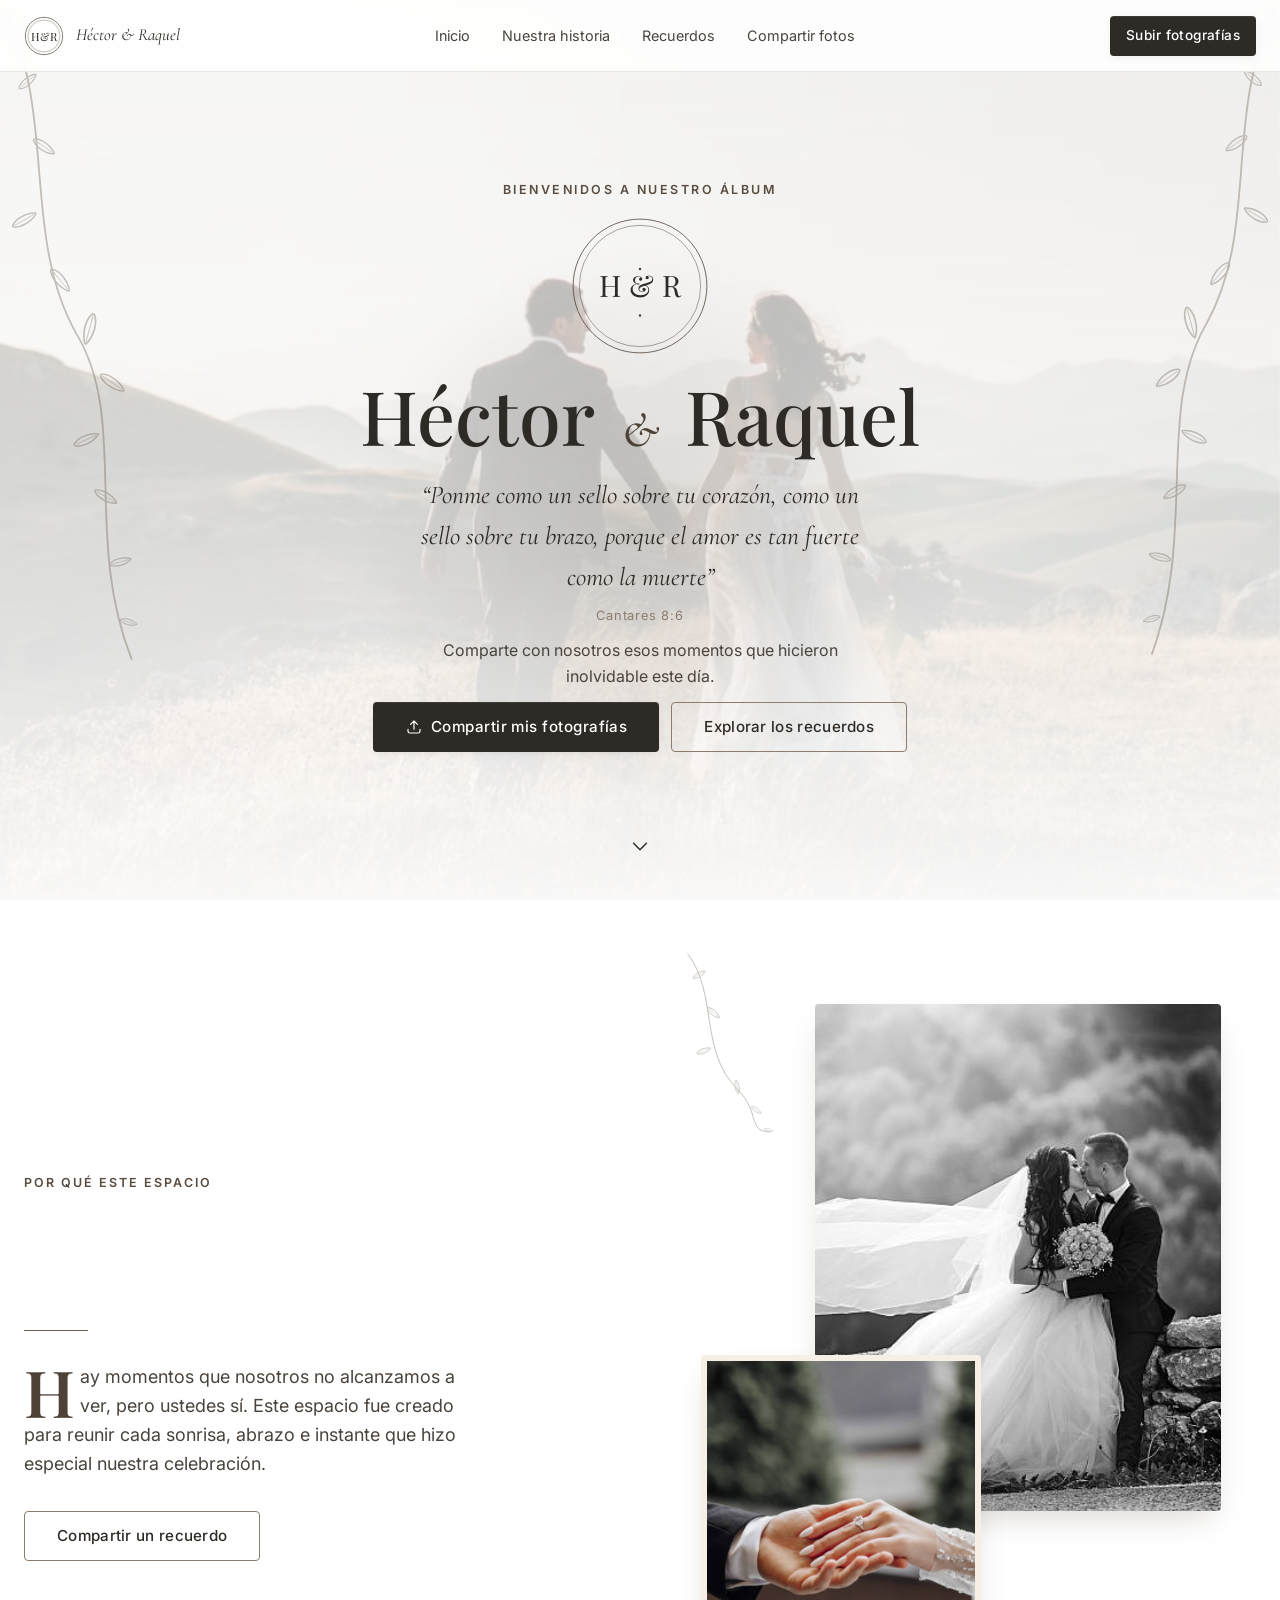
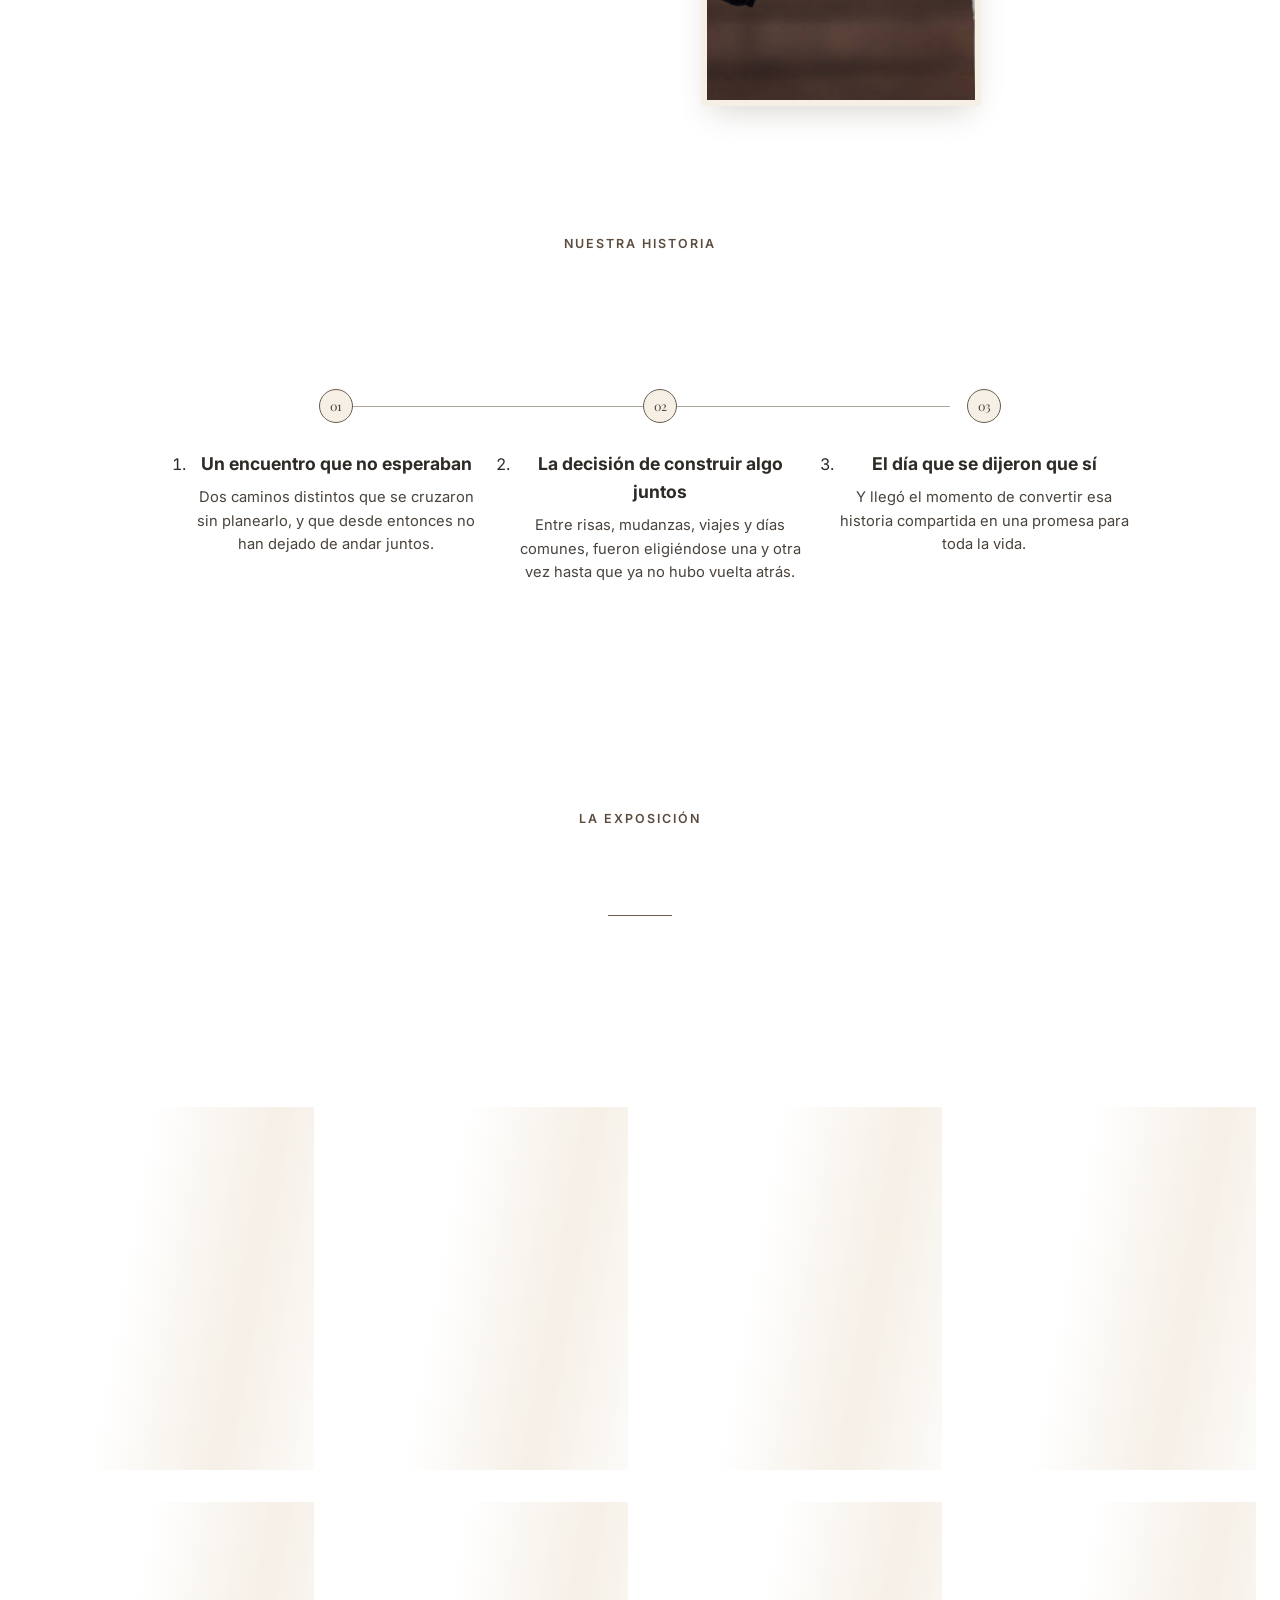
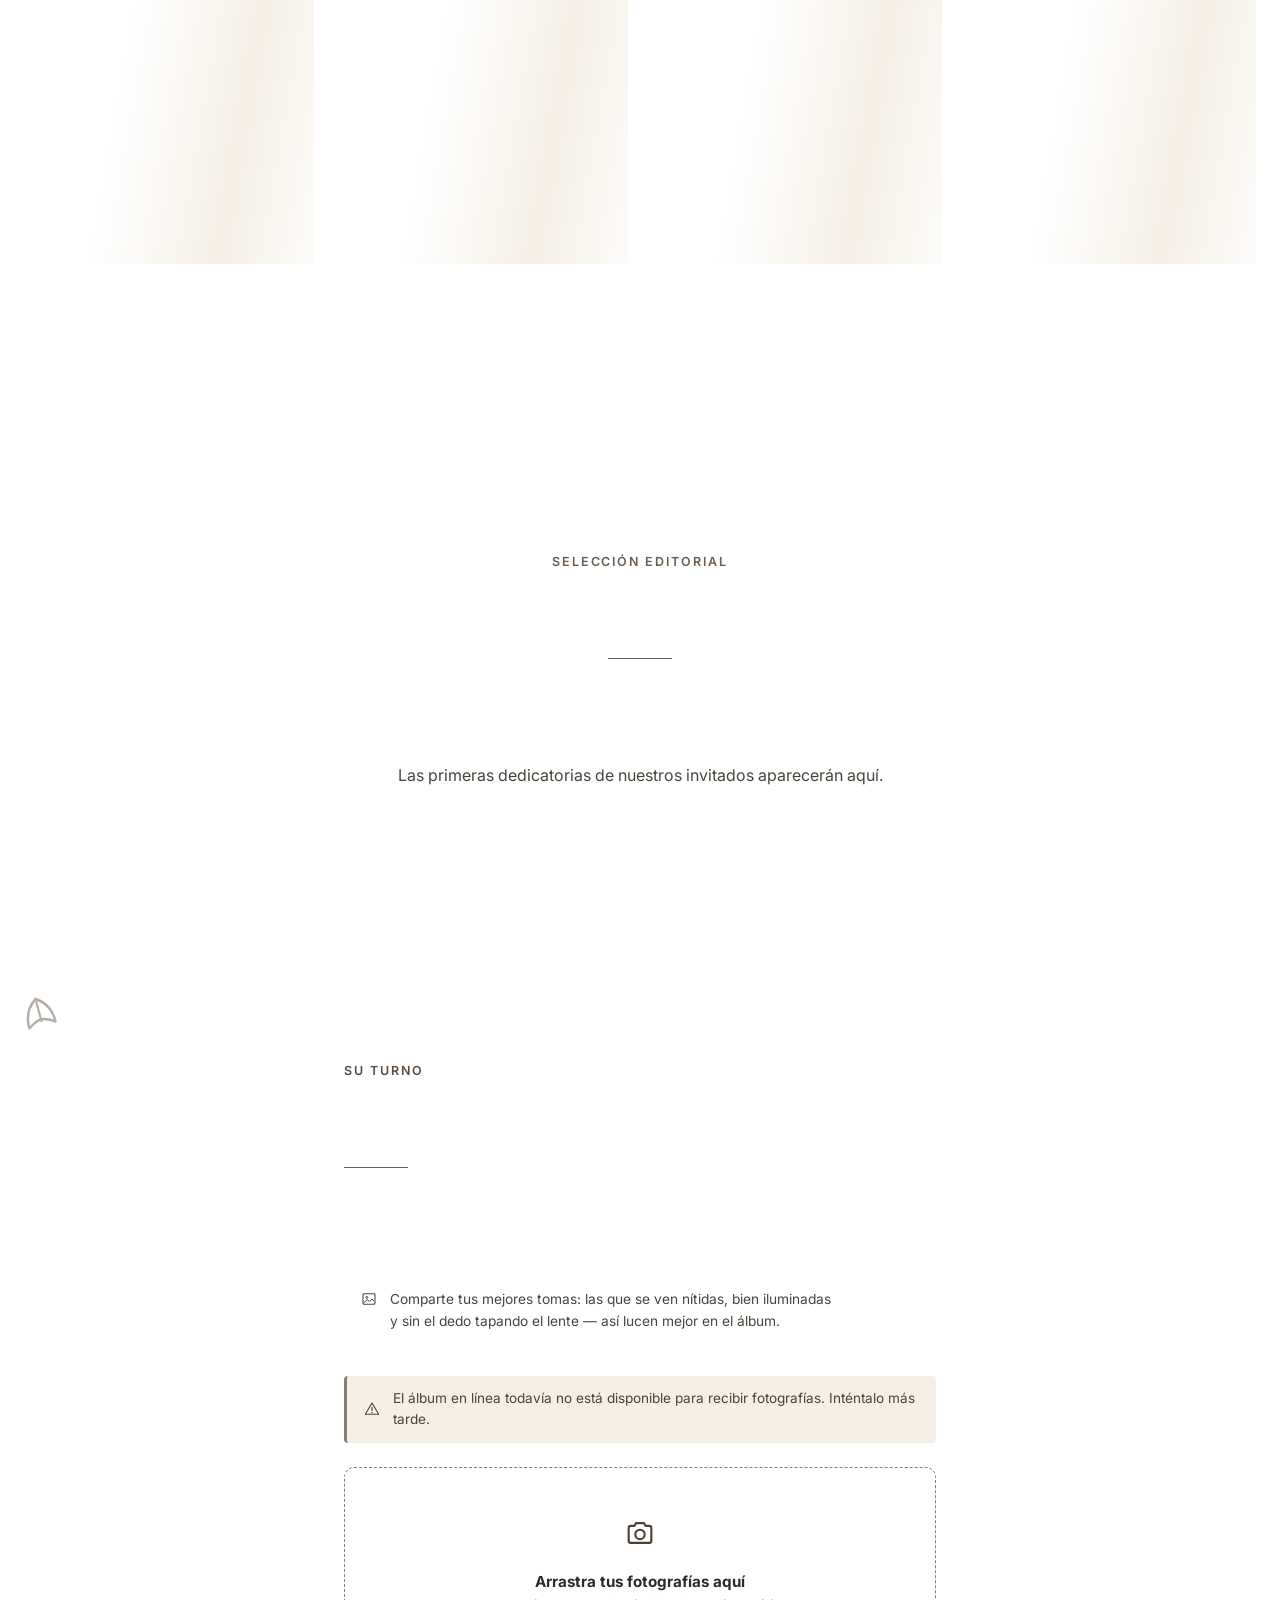
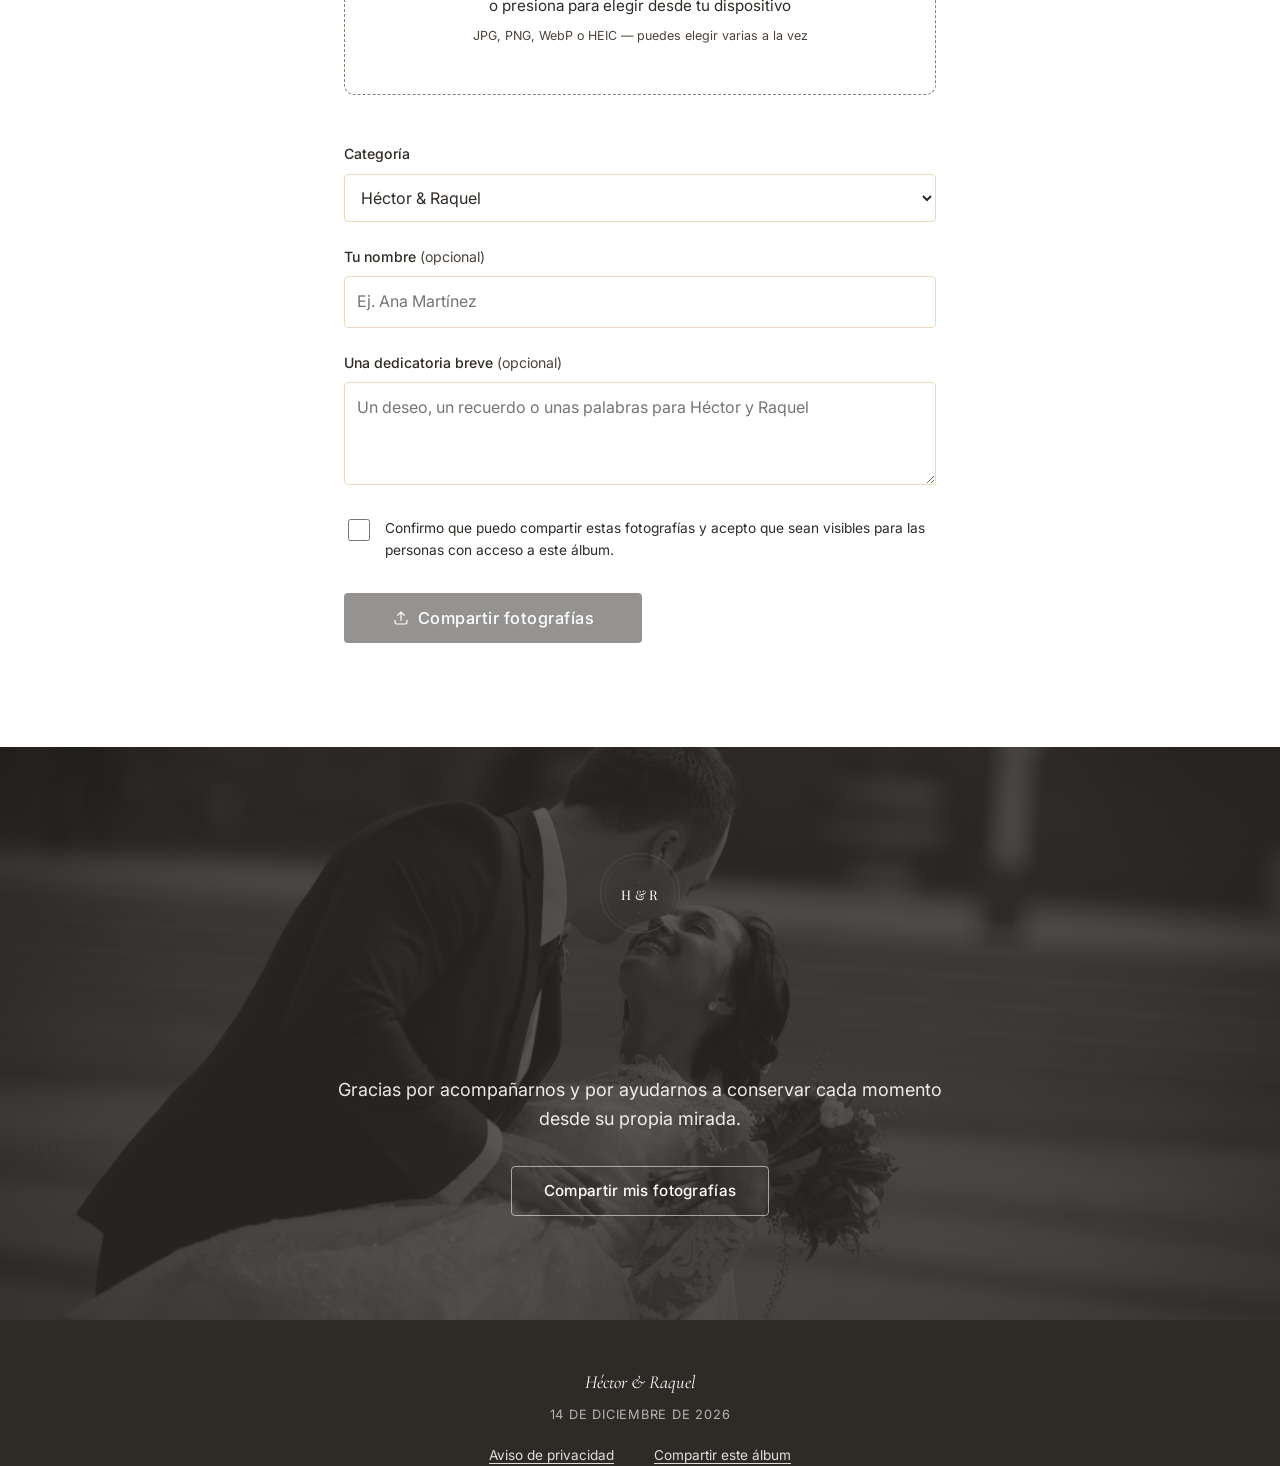
==== commit 51bcf730: "Agrega versión (?v=1) a los CSS/JS enlazados para evitar caché vieja del navegador GitHub Pages sirv" ====
--- a/index.html
+++ b/index.html
@@ -28,7 +28,7 @@
 <link rel="preconnect" href="https://fonts.googleapis.com">
 <link rel="preconnect" href="https://fonts.gstatic.com" crossorigin>
 <link href="https://fonts.googleapis.com/css2?family=Playfair+Display:ital,wght@0,400;0,500;0,600;0,700;1,500&family=Cormorant+Garamond:ital,wght@0,400;0,500;1,400;1,500&family=Inter:wght@300;400;500;600&display=swap" rel="stylesheet">
-<link rel="stylesheet" href="styles.css">
+<link rel="stylesheet" href="styles.css?v=1">
 </head>
 <body>
 
@@ -456,7 +456,7 @@
   </li>
 </template>
 
-<script src="config.js" defer></script>
-<script src="script.js" defer></script>
+<script src="config.js?v=1" defer></script>
+<script src="script.js?v=1" defer></script>
 </body>
 </html>
--- a/styles.css
+++ b/styles.css
@@ -111,7 +111,12 @@
    (fondo y texto quedaban desincronizados). Se fuerza siempre el modo claro. */
 
 /* ---------- Base ---------- */
-html { -webkit-text-size-adjust: 100%; scroll-behavior: smooth; scroll-padding-top: var(--nav-height); }
+/* overflow-x:hidden también en <html> (no solo <body>): en iOS Safari, un
+   hijo con scroll horizontal propio (como la fila de filtros) puede
+   "filtrarse" y volver desplazable TODA la página si <html> no lo contiene
+   también — es la causa de que en el panel se vieran las tarjetas de resumen
+   y el botón de descarga cortados/movidos en el celular. */
+html { -webkit-text-size-adjust: 100%; scroll-behavior: smooth; scroll-padding-top: var(--nav-height); overflow-x: hidden; max-width: 100vw; }
 
 /* Barra de scroll a juego con la paleta (Firefox + navegadores basados en WebKit/Blink).
    Se aplica en todo el sitio, incluido el panel de administración. */
@@ -129,6 +134,7 @@
   font-size: var(--fs-body);
   line-height: 1.6;
   overflow-x: hidden;
+  max-width: 100vw;
   min-height: 100dvh;
 }
 body.no-scroll { overflow: hidden; }
@@ -275,21 +281,32 @@
 }
 
 .menu-movil__overlay {
-  position: fixed; inset: 0; top: var(--nav-height); background: rgba(46,42,38,0.35);
+  position: fixed; inset: 0; top: var(--nav-height); background: rgba(46,42,38,0.4);
+  backdrop-filter: blur(2px); -webkit-backdrop-filter: blur(2px);
   animation: fadeIn var(--dur-fast) var(--ease-out);
 }
 .menu-movil {
   position: fixed; top: var(--nav-height); left: 0; right: 0; z-index: var(--z-nav);
   background: var(--color-blanco-calido); box-shadow: var(--shadow-lg);
-  padding: var(--space-5); display: flex; flex-direction: column; gap: var(--space-1);
+  padding: var(--space-4) var(--space-5) var(--space-5); display: flex; flex-direction: column;
   border-radius: 0 0 var(--radius-lg) var(--radius-lg);
+  border-top: 1px solid var(--color-beige);
   animation: menuDown var(--dur-base) var(--ease-out);
   max-height: calc(100dvh - var(--nav-height)); overflow-y: auto;
 }
 @keyframes menuDown { from { opacity: 0; transform: translateY(-12px); } to { opacity: 1; transform: translateY(0); } }
-.menu-movil a { padding: var(--space-4) var(--space-3); font-size: 1.05rem; border-radius: var(--radius-sm); min-height: 44px; display: flex; align-items: center; }
-.menu-movil a:hover, .menu-movil a:focus-visible { background: var(--color-marfil); }
-.menu-movil__cta { margin-top: var(--space-3); width: 100%; }
+.menu-movil a {
+  padding: var(--space-4) var(--space-3); font-size: 1.05rem; min-height: 44px;
+  display: flex; align-items: center; color: var(--color-texto);
+  border-bottom: 1px solid var(--color-beige);
+  border-left: 2px solid transparent;
+  transition: background var(--dur-fast) var(--ease-out), border-color var(--dur-fast) var(--ease-out), padding-left var(--dur-fast) var(--ease-out);
+}
+.menu-movil a:last-of-type { border-bottom: none; }
+.menu-movil a:hover, .menu-movil a:focus-visible {
+  background: var(--color-marfil); border-left-color: var(--color-dorado-oscuro); padding-left: var(--space-4);
+}
+.menu-movil__cta { margin-top: var(--space-4); width: 100%; }
 @media (min-width: 900px) { .menu-movil, .menu-movil__overlay { display: none !important; } }
 
 /* ==========================================================================
@@ -443,7 +460,16 @@
 }
 
 .galeria__contador { text-align: center; font-size: 0.85rem; color: var(--color-texto-suave); font-style: italic; font-family: var(--font-serif-italic); min-height: 1.4em; }
-.galeria__filtros-envoltura { position: relative; margin: var(--space-7) 0; overflow-x: auto; overflow-y: hidden; -webkit-overflow-scrolling: touch; scrollbar-width: none; }
+.galeria__filtros-envoltura {
+  position: relative; margin: var(--space-7) 0; overflow-x: auto; overflow-y: hidden;
+  -webkit-overflow-scrolling: touch; scrollbar-width: none;
+  /* max-width:100% explícito: .galeria__filtros (el hijo) usa width:max-content
+     a propósito para poder desplazarse, pero sin este límite en el propio
+     envoltorio algunos navegadores móviles ensanchan la página entera en vez
+     de solo esta fila (el bug de las tarjetas y el botón "movidos" en el
+     panel). Es la misma fila que usa el panel de administración. */
+  max-width: 100%;
+}
 .galeria__filtros-envoltura::-webkit-scrollbar { display: none; }
 /* En celular no caben todas las categorías: la fila se desliza horizontal,
    pero un corte seco en el borde se ve como un botón roto en vez de "hay más,
@@ -619,7 +645,7 @@
 .campo-grupo { margin-top: var(--space-5); text-align: left; }
 .campo-grupo label { display: block; font-size: 0.88rem; font-weight: 500; margin-bottom: var(--space-2); }
 .campo-opcional { font-weight: 400; color: var(--color-texto-suave); }
-.campo-grupo input[type="text"], .campo-grupo select, .campo-grupo textarea {
+.campo-grupo input[type="text"], .campo-grupo input[type="password"], .campo-grupo select, .campo-grupo textarea {
   width: 100%; min-height: 48px; padding: var(--space-3); border-radius: var(--radius-sm);
   border: 1.4px solid var(--color-beige); background: var(--color-blanco-calido);
   font-size: 1rem; /* evita zoom automático en iOS */
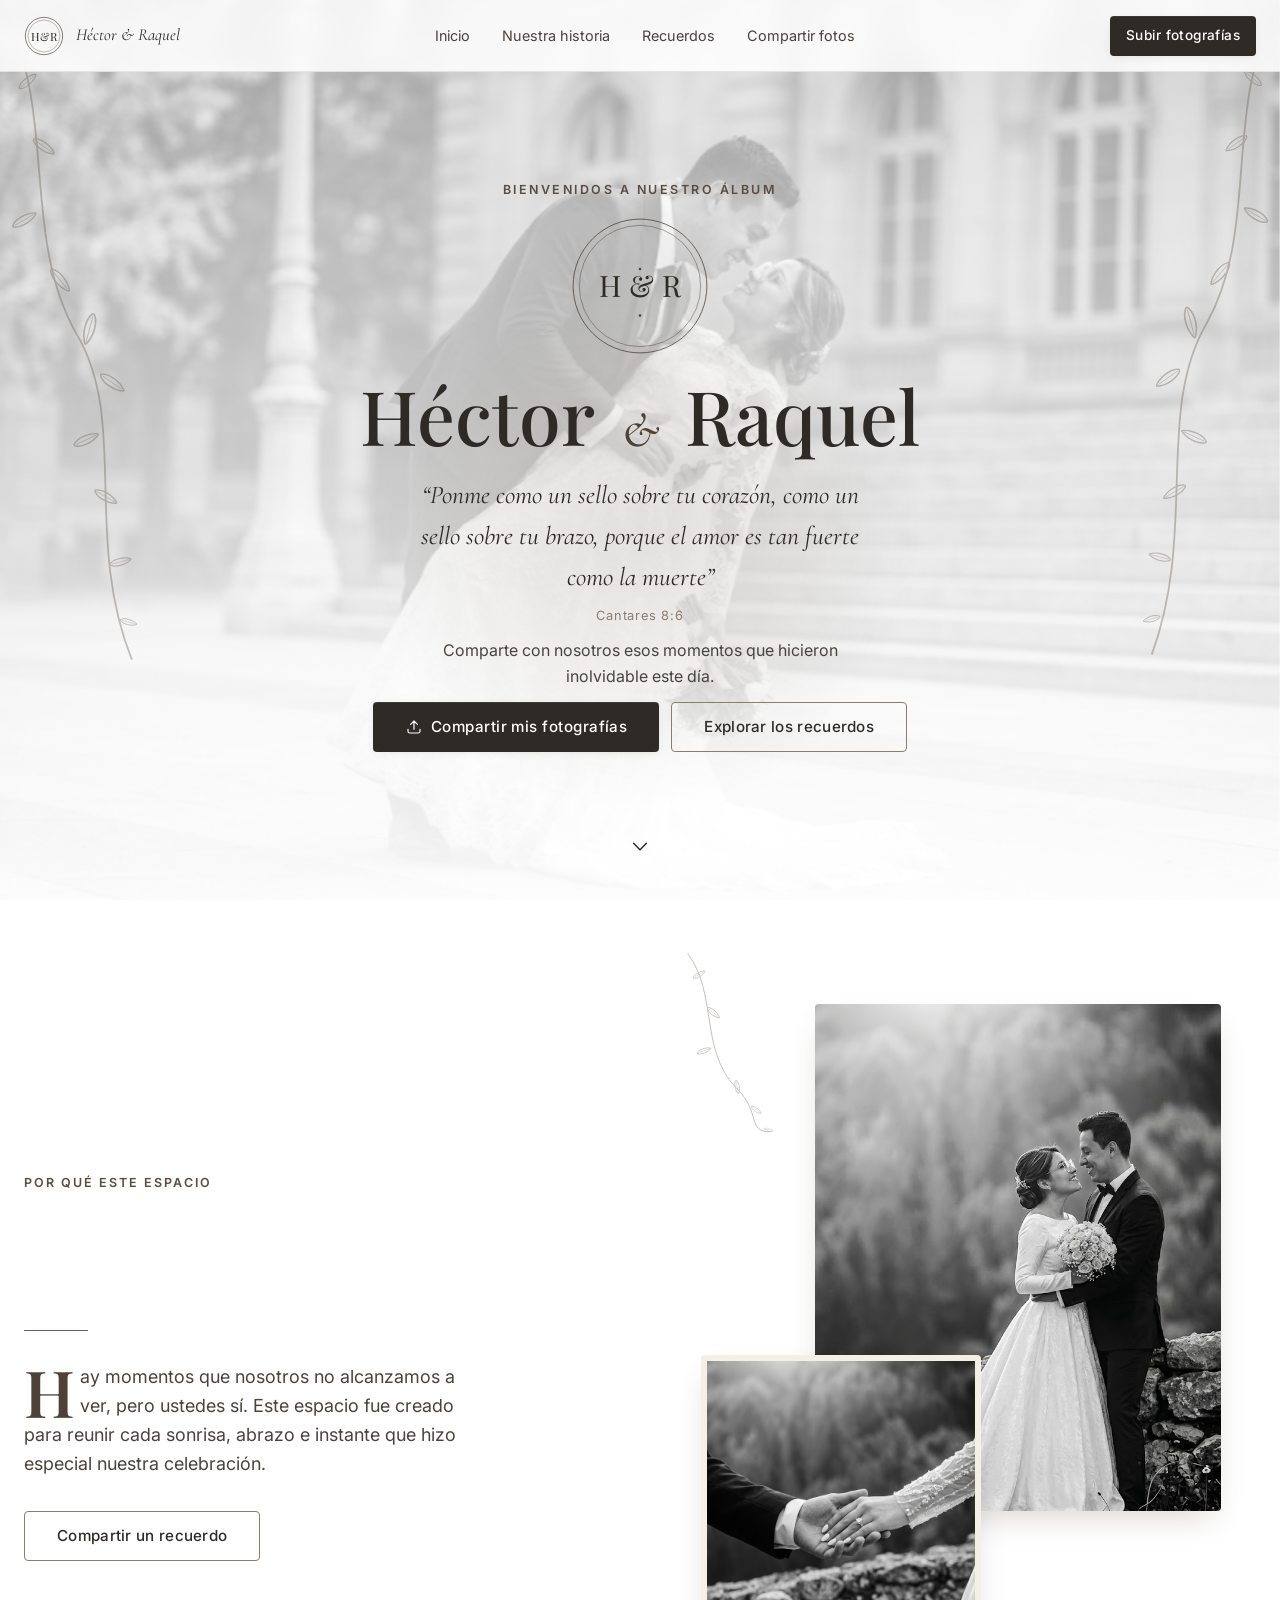
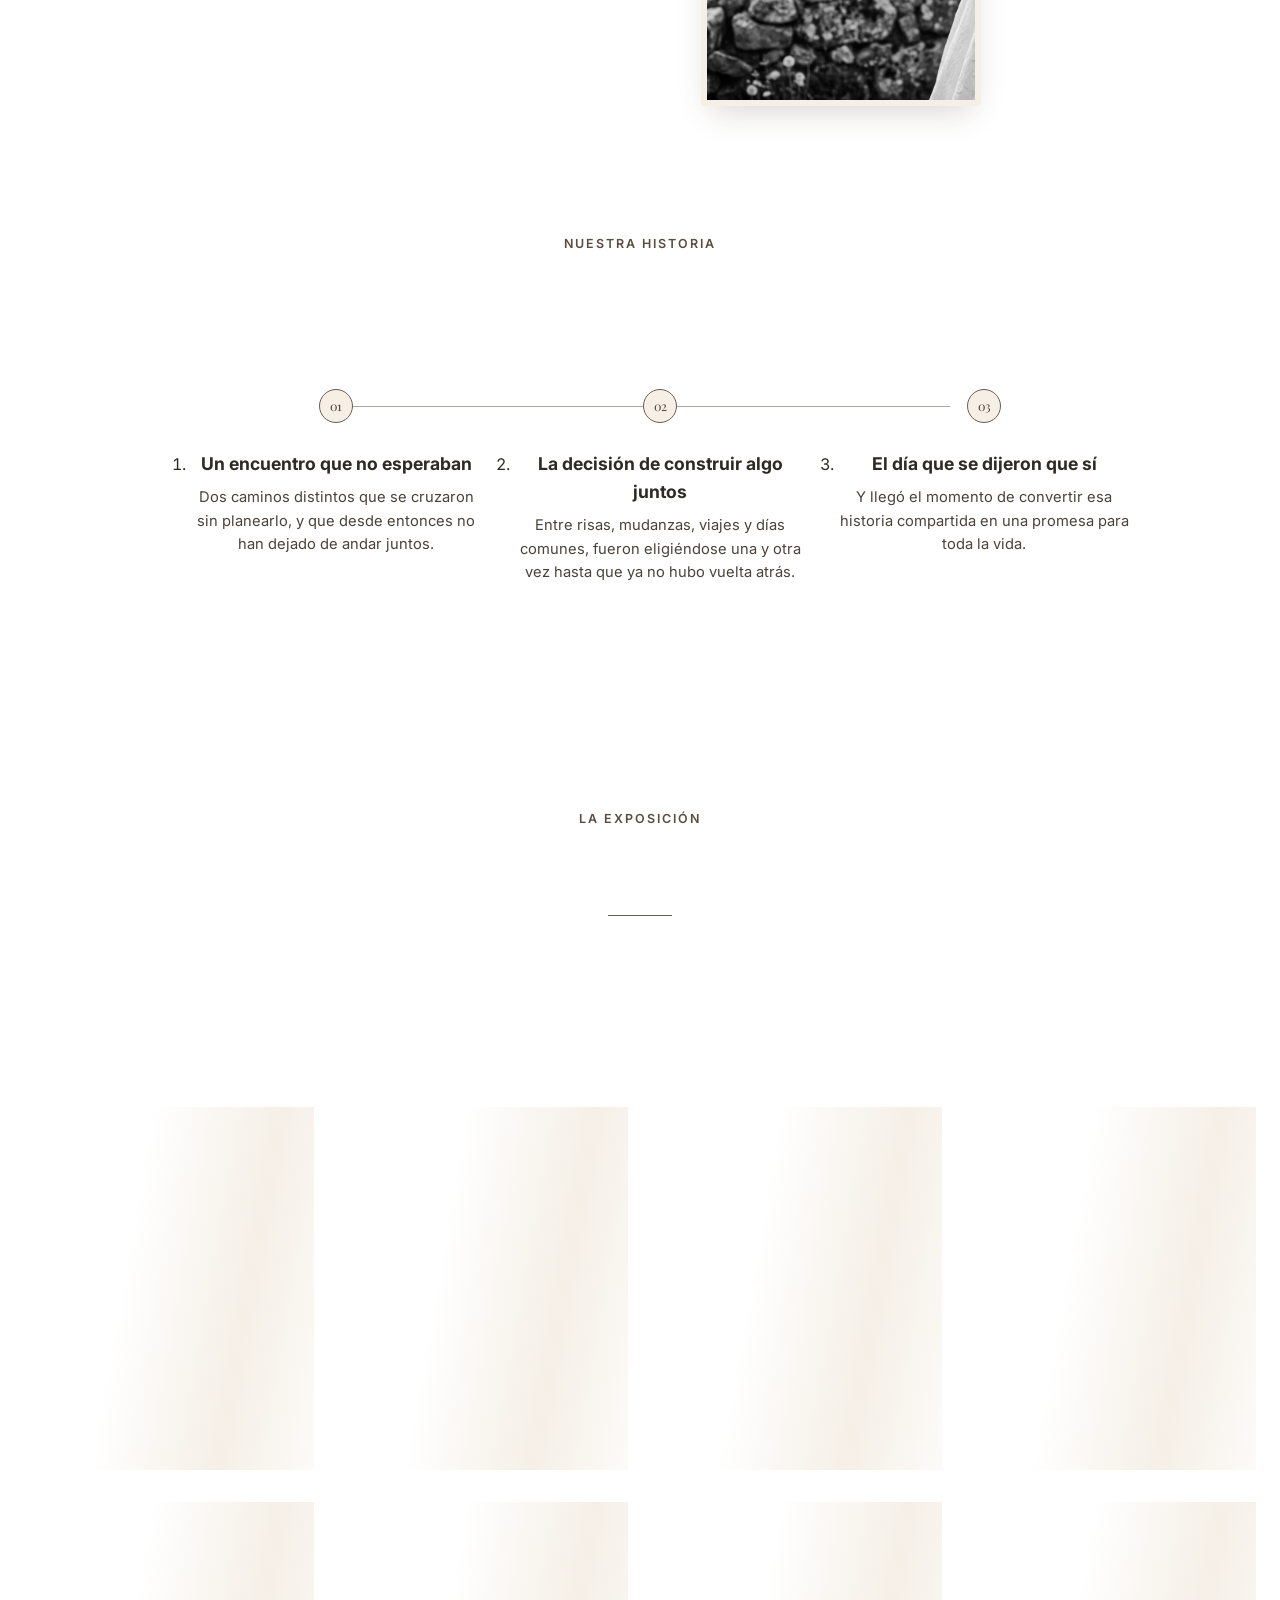
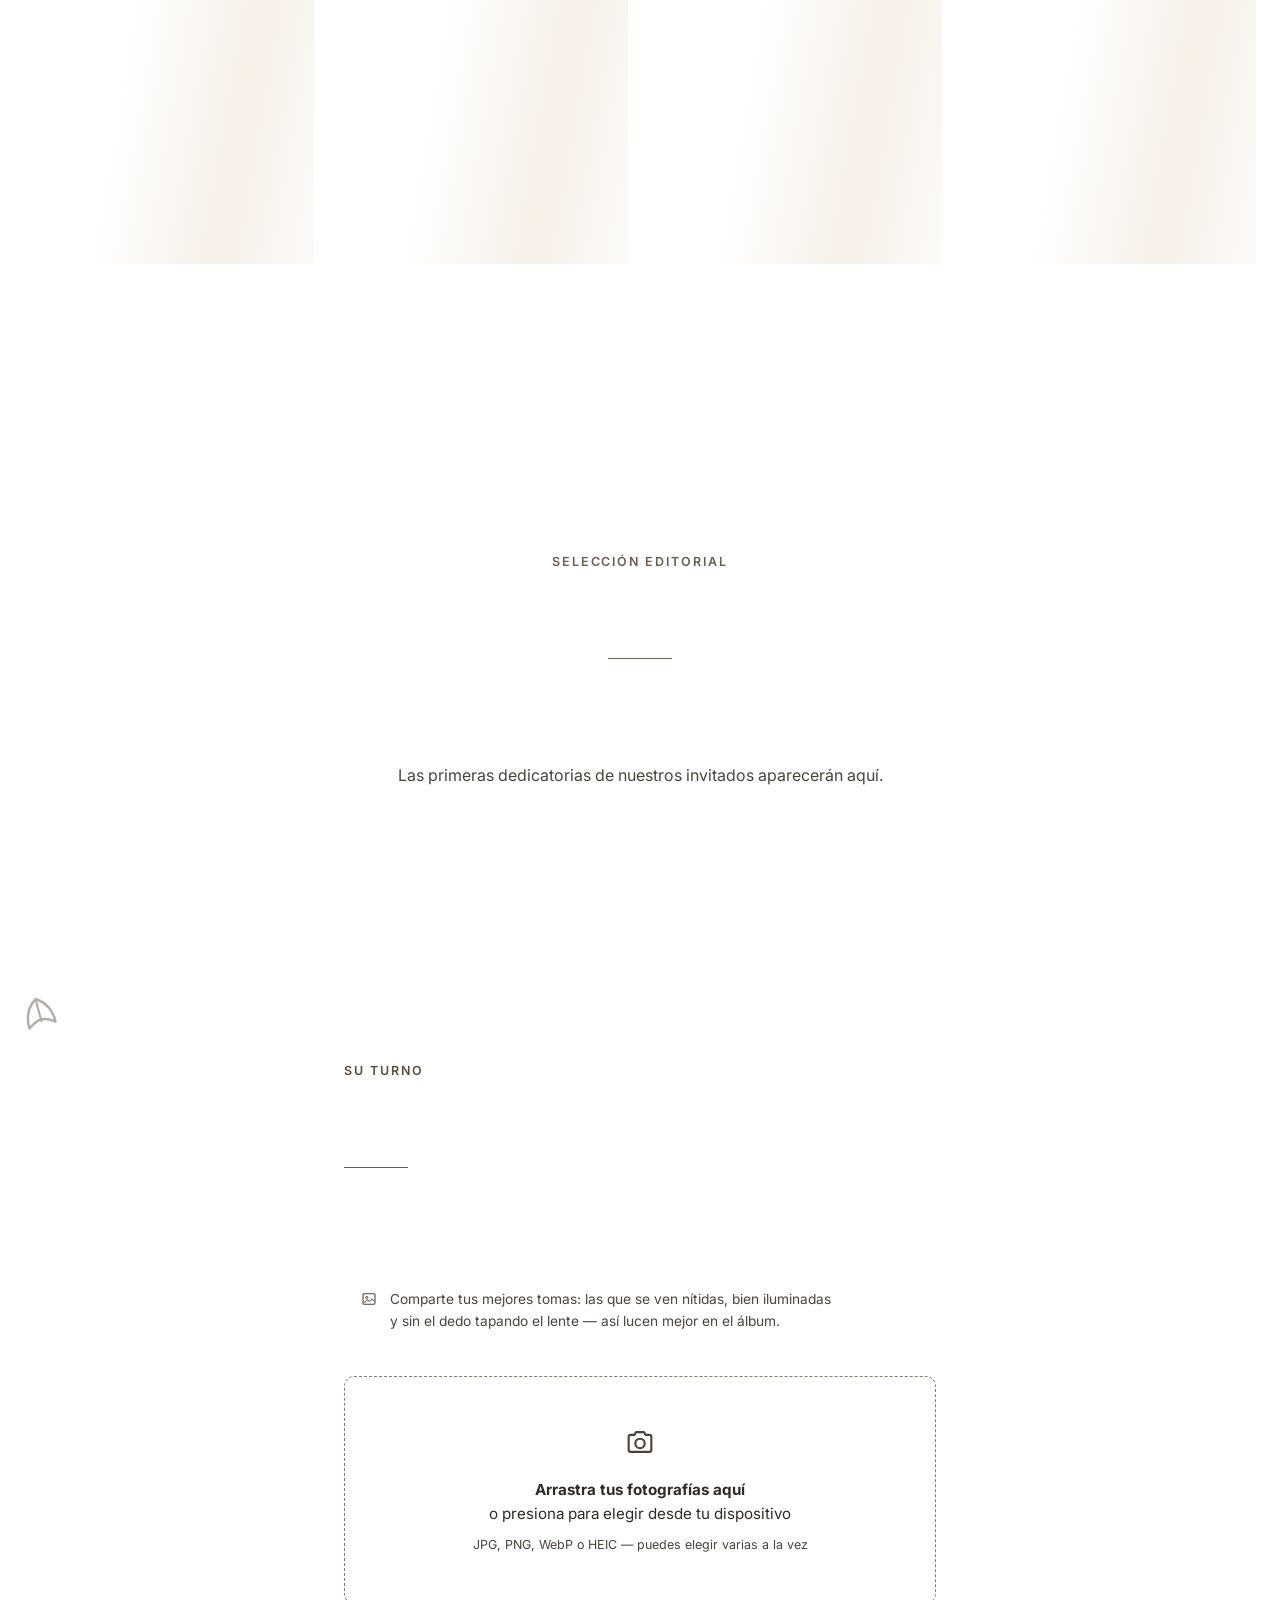
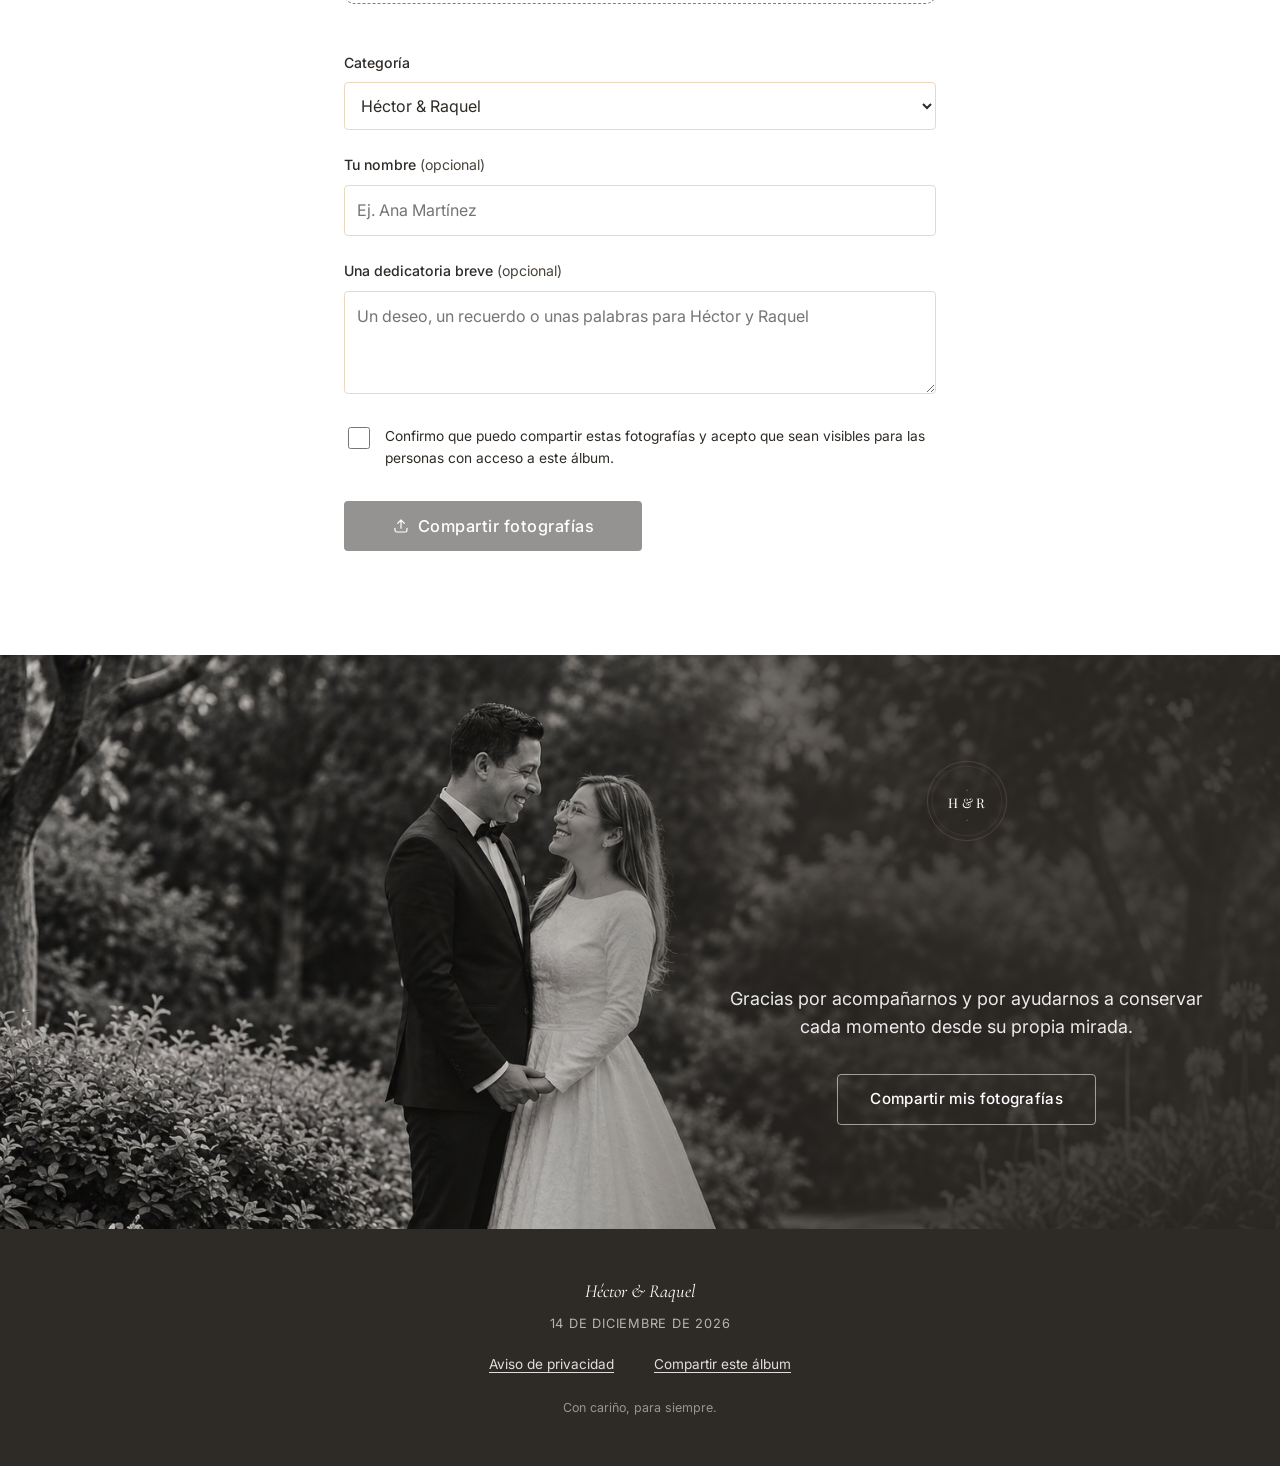
==== commit 1d7f882b: "Corrige banner de cierre, favoritas, panel admin y seguridad del backend - Cierre: encuadre sin cort" ====
--- a/index.html
+++ b/index.html
@@ -28,7 +28,7 @@
 <link rel="preconnect" href="https://fonts.googleapis.com">
 <link rel="preconnect" href="https://fonts.gstatic.com" crossorigin>
 <link href="https://fonts.googleapis.com/css2?family=Playfair+Display:ital,wght@0,400;0,500;0,600;0,700;1,500&family=Cormorant+Garamond:ital,wght@0,400;0,500;1,400;1,500&family=Inter:wght@300;400;500;600&display=swap" rel="stylesheet">
-<link rel="stylesheet" href="styles.css?v=1">
+<link rel="stylesheet" href="styles.css?v=3">
 </head>
 <body>
 
@@ -456,7 +456,7 @@
   </li>
 </template>
 
-<script src="config.js?v=1" defer></script>
-<script src="script.js?v=1" defer></script>
+<script src="config.js?v=3" defer></script>
+<script src="script.js?v=3" defer></script>
 </body>
 </html>
--- a/styles.css
+++ b/styles.css
@@ -669,12 +669,22 @@
 /* ==========================================================================
    GRACIAS
    ========================================================================== */
-.gracias { position: relative; padding: var(--space-9) var(--space-4); text-align: center; overflow: hidden; }
+.gracias { position: relative; isolation: isolate; padding: var(--space-9) var(--space-4); text-align: center; overflow: hidden; display: flex; align-items: center; min-height: clamp(460px, 38vw, 620px); }
 .gracias__bg { position: absolute; inset: 0; z-index: -1; }
-.gracias__bg img { width: 100%; height: 100%; object-fit: cover; animation: heroKenBurns 26s ease-in-out infinite alternate; transform-origin: center; }
+/* La foto de cierre es horizontal (3:2) y la sección es mucho más ancha que alta:
+   con object-position centrado el recorte cortaba las caras. Se ancla arriba-izquierda
+   (la pareja está en ~30-52% del ancho y ~10-30% del alto de la foto). */
+.gracias__bg img { width: 100%; height: 100%; object-fit: cover; object-position: 40% 8%; animation: heroKenBurns 26s ease-in-out infinite alternate; transform-origin: 40% 15%; }
 .gracias__scrim { position: absolute; inset: 0; background: linear-gradient(180deg, rgba(46,42,38,0.72), rgba(46,42,38,0.82)); }
-.gracias__contenido { position: relative; max-width: 620px; margin-inline: auto; color: var(--color-blanco-calido); }
+.gracias__contenido { position: relative; width: 100%; max-width: 620px; margin-inline: auto; color: var(--color-blanco-calido); }
 .gracias .section-title { color: var(--color-blanco-calido); }
+/* En pantallas anchas el texto se mueve a la derecha para no tapar a la pareja,
+   y el degradado oscurece solo ese lado en vez de toda la foto. */
+@media (min-width: 1000px) {
+  .gracias { padding-inline: 6%; }
+  .gracias__scrim { background: linear-gradient(90deg, rgba(46,42,38,0.08) 0%, rgba(46,42,38,0.2) 42%, rgba(46,42,38,0.8) 68%, rgba(46,42,38,0.88) 100%); }
+  .gracias__contenido { width: min(520px, 42%); max-width: none; margin-inline: auto 0; }
+}
 .gracias__texto { margin: var(--space-5) auto var(--space-6); font-size: var(--fs-lead); color: rgba(255,255,255,0.9); }
 
 /* ==========================================================================
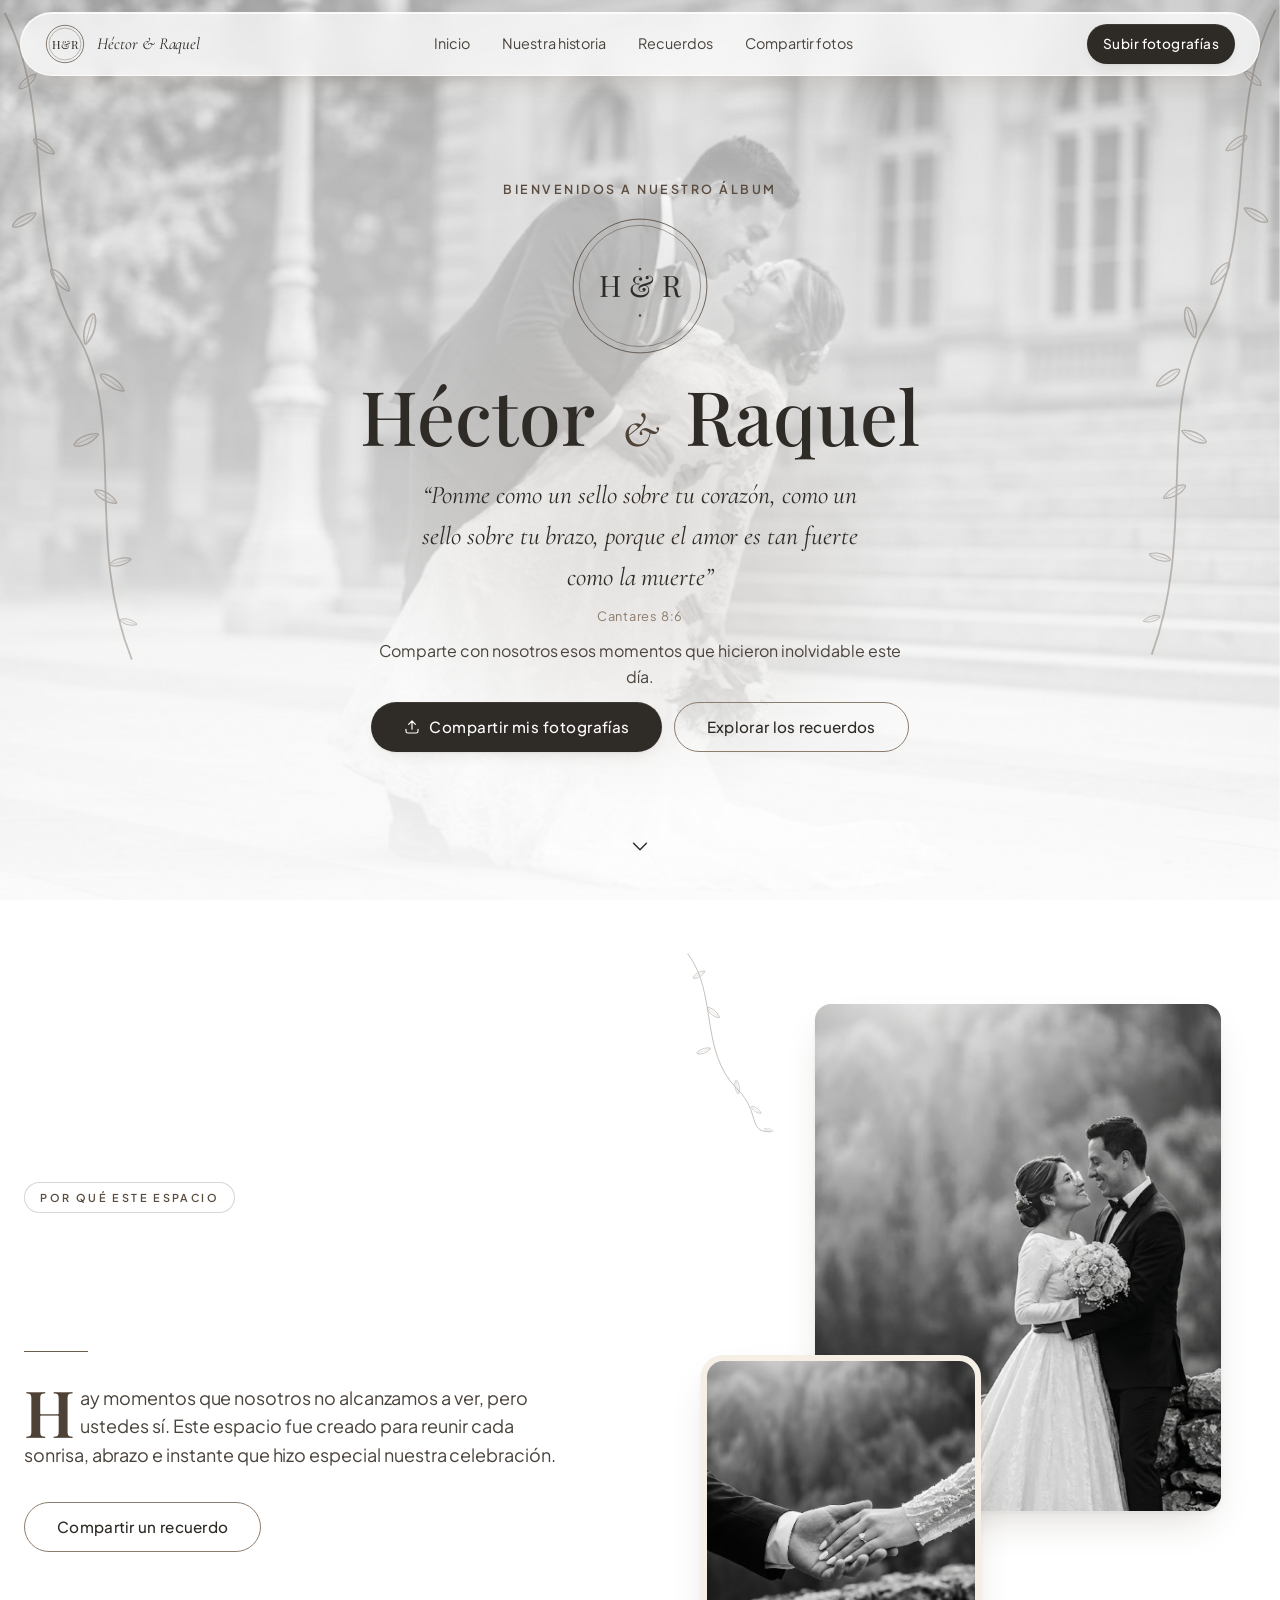
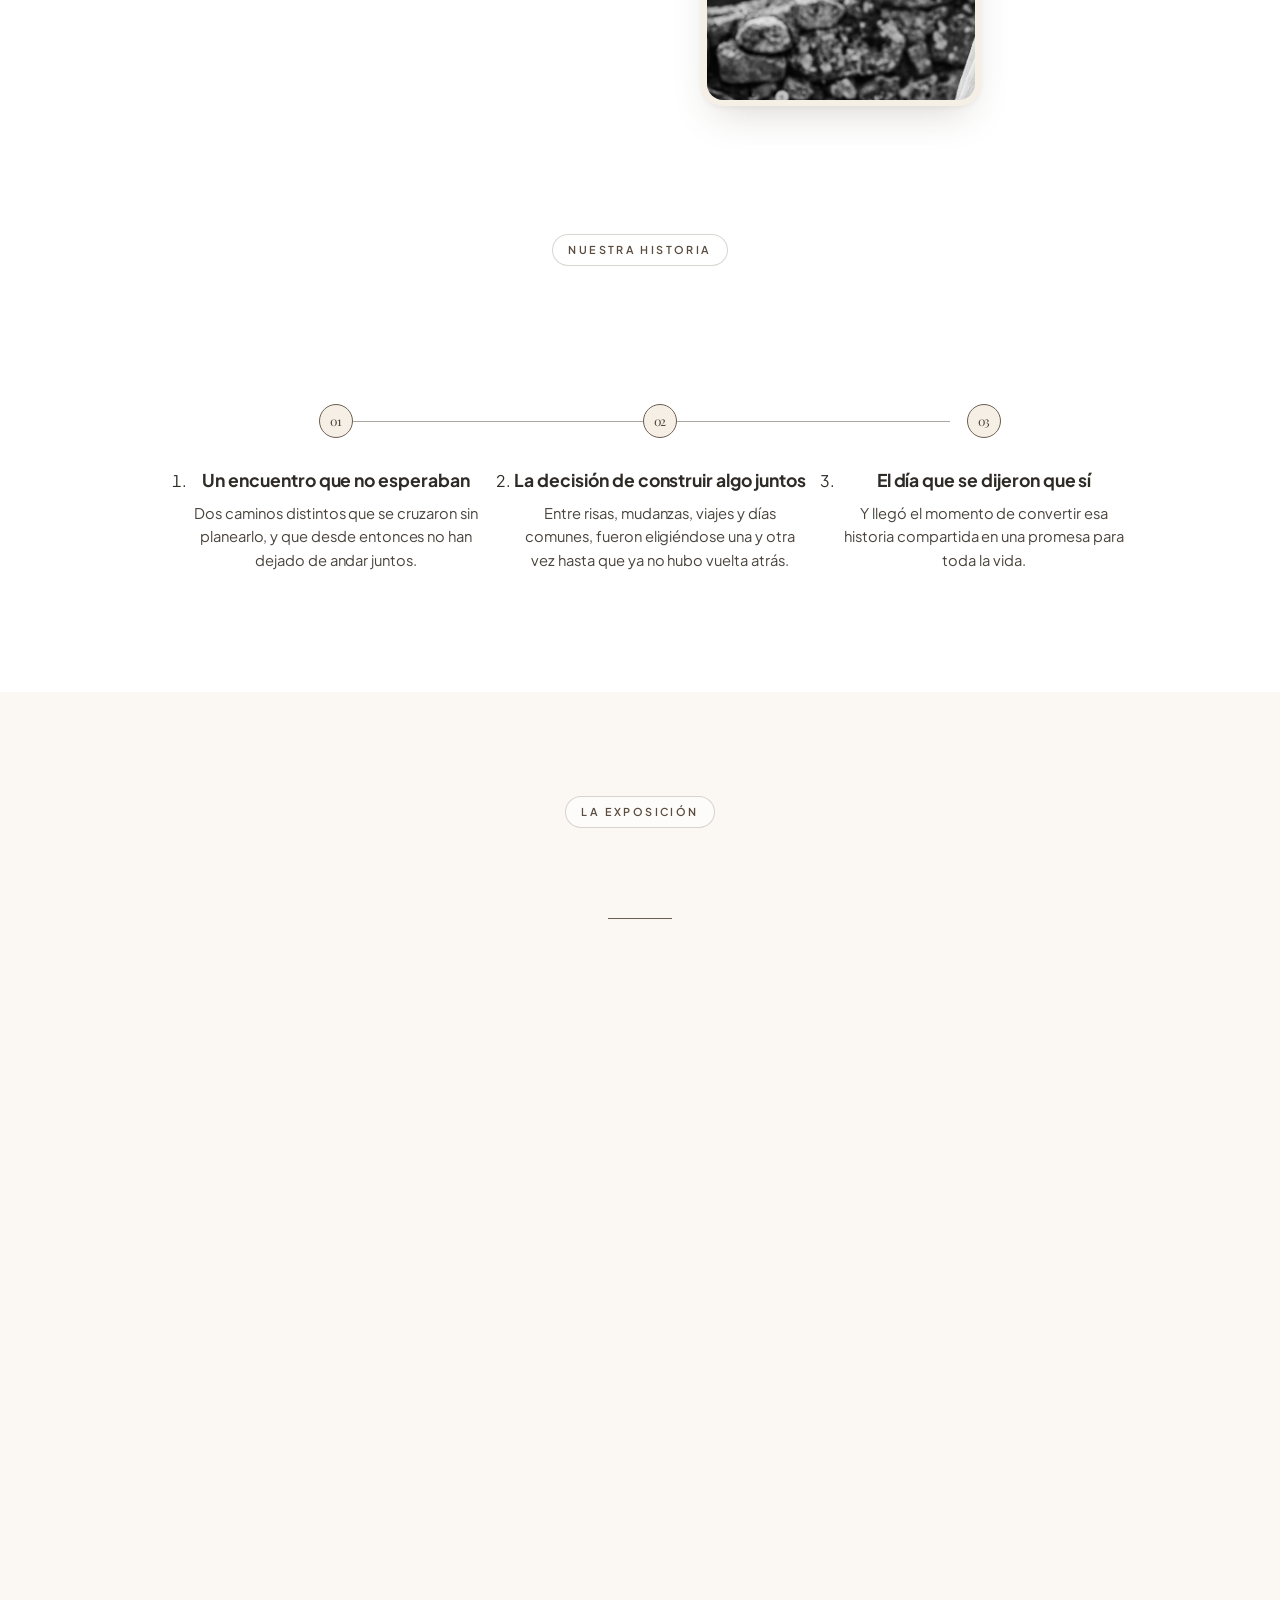
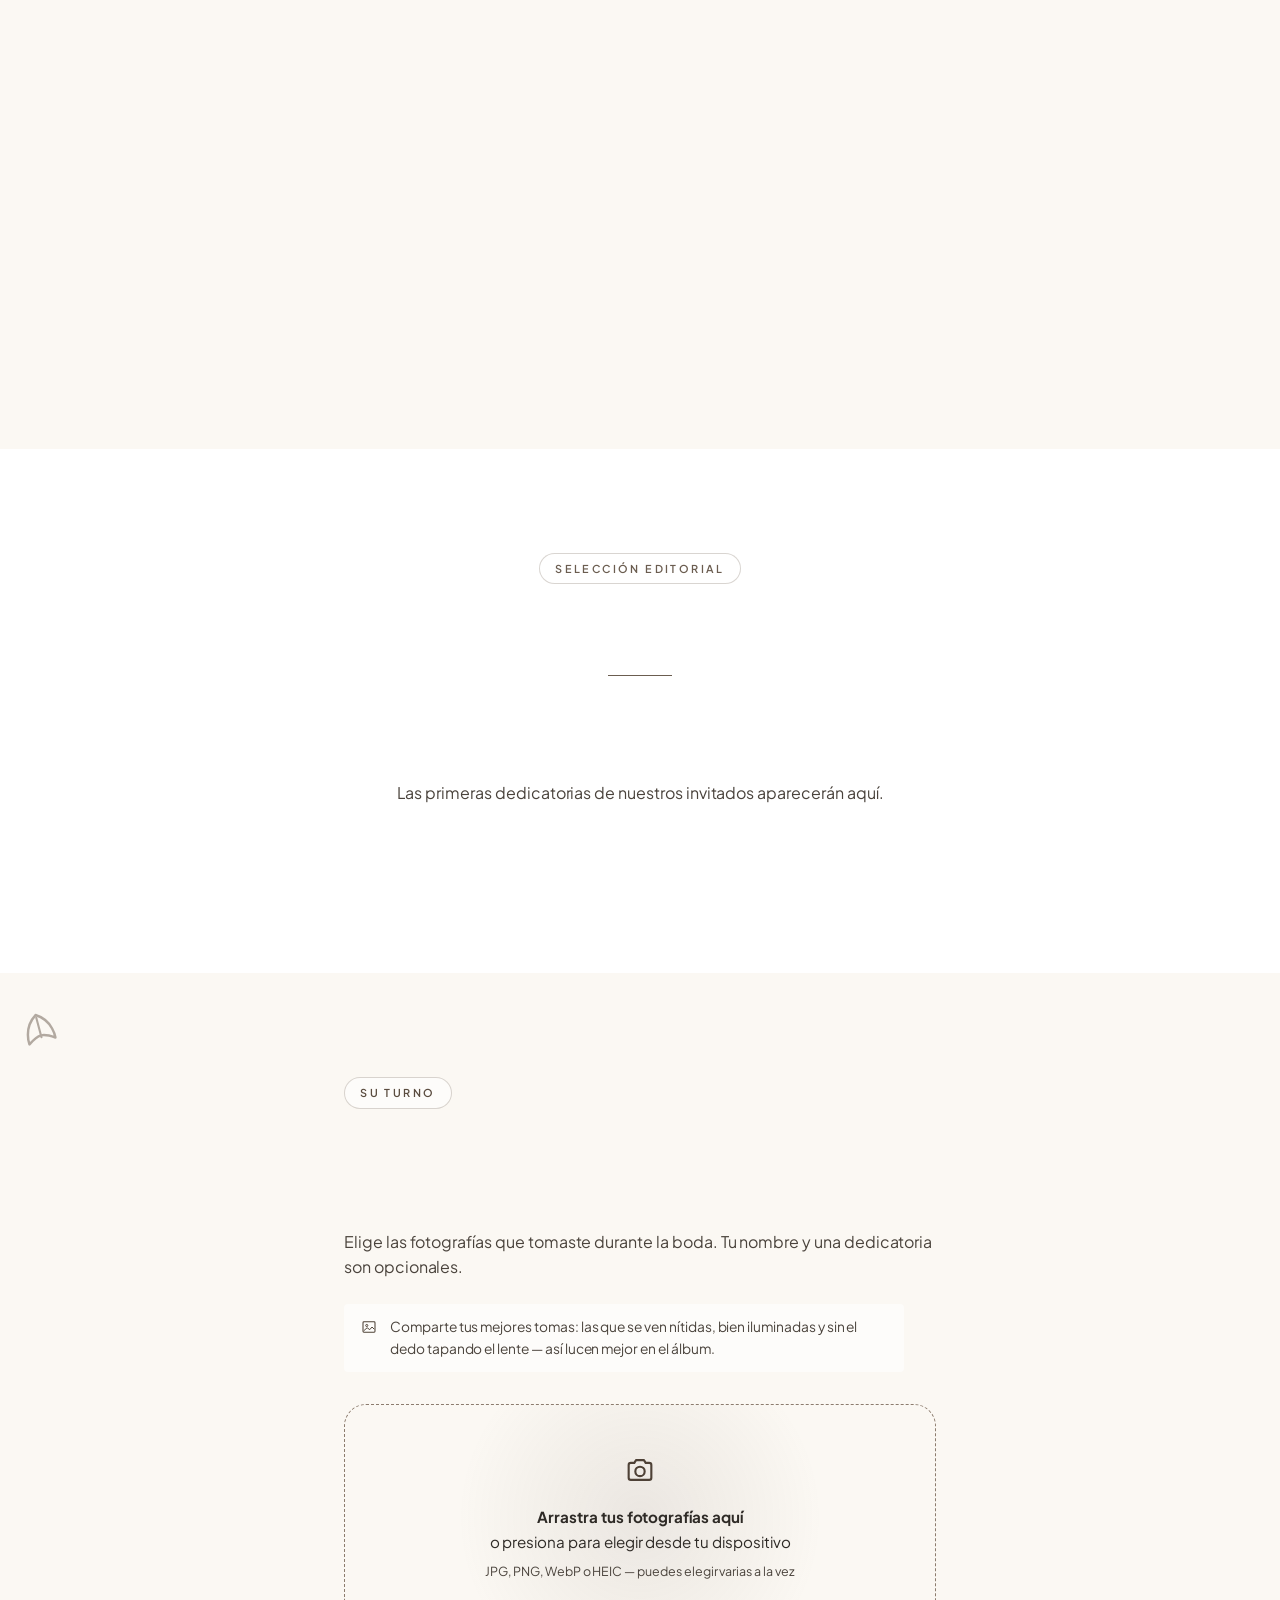
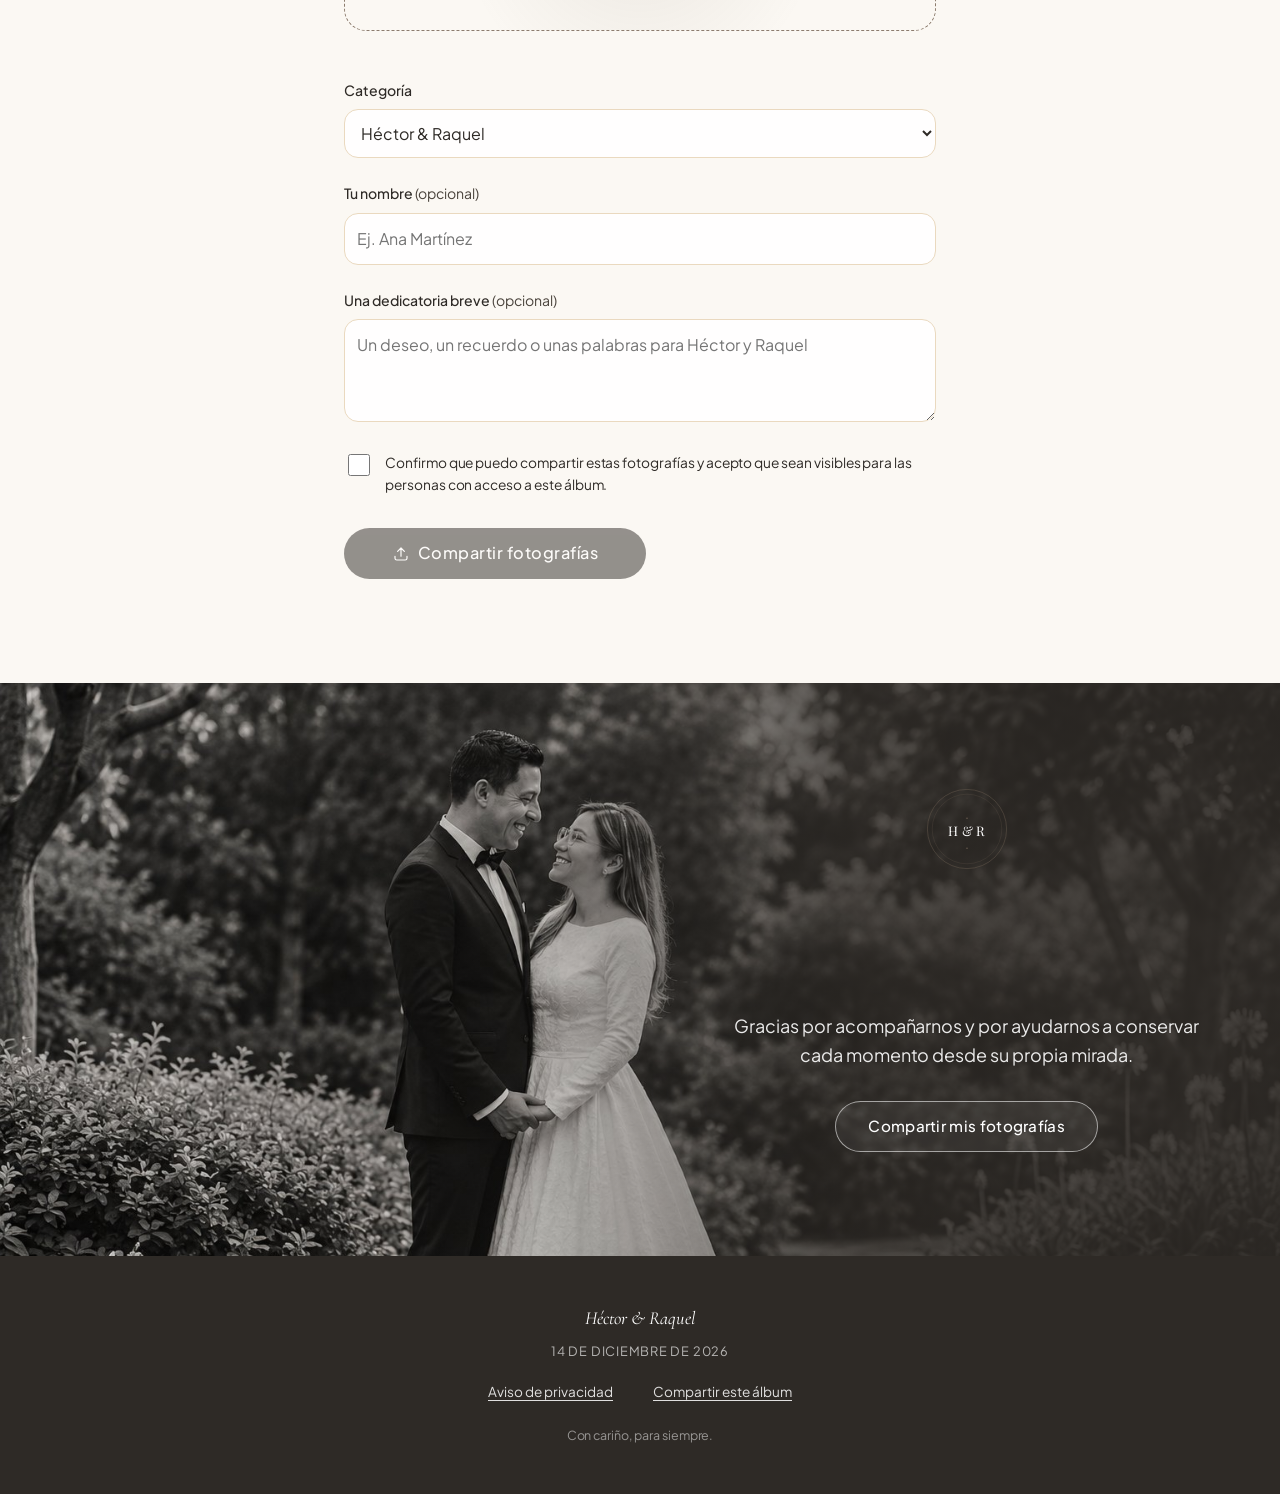
==== commit a048db7c: "Rediseño visual, panel admin más rápido y botón volver arriba - Sitio público: tipografía Plus Jakar" ====
--- a/index.html
+++ b/index.html
@@ -27,8 +27,8 @@
 <link rel="apple-touch-icon" sizes="180x180" href="assets/icons/apple-touch-icon.png">
 <link rel="preconnect" href="https://fonts.googleapis.com">
 <link rel="preconnect" href="https://fonts.gstatic.com" crossorigin>
-<link href="https://fonts.googleapis.com/css2?family=Playfair+Display:ital,wght@0,400;0,500;0,600;0,700;1,500&family=Cormorant+Garamond:ital,wght@0,400;0,500;1,400;1,500&family=Inter:wght@300;400;500;600&display=swap" rel="stylesheet">
-<link rel="stylesheet" href="styles.css?v=3">
+<link href="https://fonts.googleapis.com/css2?family=Playfair+Display:ital,wght@0,400;0,500;0,600;0,700;1,500&family=Cormorant+Garamond:ital,wght@0,400;0,500;1,400;1,500&family=Plus+Jakarta+Sans:wght@300;400;500;600;700&display=swap" rel="stylesheet">
+<link rel="stylesheet" href="styles.css?v=8">
 </head>
 <body>
 
@@ -42,6 +42,7 @@
     <symbol id="icon-arrow-left" viewBox="0 0 24 24"><path d="M15 5L8 12L15 19" fill="none" stroke="currentColor" stroke-width="1.6" stroke-linecap="round" stroke-linejoin="round"/></symbol>
     <symbol id="icon-arrow-right" viewBox="0 0 24 24"><path d="M9 5L16 12L9 19" fill="none" stroke="currentColor" stroke-width="1.6" stroke-linecap="round" stroke-linejoin="round"/></symbol>
     <symbol id="icon-chevron-down" viewBox="0 0 24 24"><path d="M5 9L12 16L19 9" fill="none" stroke="currentColor" stroke-width="1.6" stroke-linecap="round" stroke-linejoin="round"/></symbol>
+    <symbol id="icon-arrow-up" viewBox="0 0 24 24"><path d="M12 19V6M12 6L6.5 11.5M12 6L17.5 11.5" fill="none" stroke="currentColor" stroke-width="1.6" stroke-linecap="round" stroke-linejoin="round"/></symbol>
     <symbol id="icon-close" viewBox="0 0 24 24"><path d="M6 6L18 18M18 6L6 18" fill="none" stroke="currentColor" stroke-width="1.6" stroke-linecap="round"/></symbol>
     <symbol id="icon-menu" viewBox="0 0 24 24"><path d="M4 7H20M4 12H20M4 17H20" fill="none" stroke="currentColor" stroke-width="1.6" stroke-linecap="round"/></symbol>
     <symbol id="icon-heart" viewBox="0 0 24 24"><path d="M12 20.2C12 20.2 3.6 15.3 3.6 9.3C3.6 6.4 5.8 4.5 8.3 4.5C9.9 4.5 11.3 5.3 12 6.6C12.7 5.3 14.1 4.5 15.7 4.5C18.2 4.5 20.4 6.4 20.4 9.3C20.4 15.3 12 20.2 12 20.2Z" fill="none" stroke="currentColor" stroke-width="1.5" stroke-linejoin="round"/></symbol>
@@ -345,6 +346,15 @@
   <p class="site-footer__frase">Con cariño, para siempre.</p>
 </footer>
 
+<!-- ============ VOLVER ARRIBA ============ -->
+<button type="button" class="scroll-top" id="scroll-top" data-visible="false" aria-label="Volver al inicio de la página" tabindex="-1">
+  <svg class="scroll-top__anillo" viewBox="0 0 48 48" aria-hidden="true">
+    <circle class="scroll-top__pista" cx="24" cy="24" r="22.5" pathLength="100"/>
+    <circle class="scroll-top__progreso" cx="24" cy="24" r="22.5" pathLength="100"/>
+  </svg>
+  <svg class="scroll-top__flecha" aria-hidden="true"><use href="#icon-arrow-up"></use></svg>
+</button>
+
 <!-- ============ BOTÓN FLOTANTE MÓVIL ============ -->
 <button type="button" class="fab-subir" id="fab-subir" data-scroll-to="subir" aria-label="Subir fotografías">
   <svg aria-hidden="true"><use href="#icon-upload"></use></svg>
@@ -456,7 +466,7 @@
   </li>
 </template>
 
-<script src="config.js?v=3" defer></script>
-<script src="script.js?v=3" defer></script>
+<script src="config.js?v=8" defer></script>
+<script src="script.js?v=8" defer></script>
 </body>
 </html>
--- a/styles.css
+++ b/styles.css
@@ -815,3 +815,248 @@
 
 /* ---------- Icono sprite: no debe pintarse ---------- */
 .icon-sprite { position: absolute; width: 0; height: 0; overflow: hidden; }
+
+/* ==========================================================================
+   CAPA DE REFINAMIENTO VISUAL (redesign-preserve)
+   Se conserva paleta, estructura y textos; se refinan tipografía, ritmo,
+   profundidad y movimiento. El movimiento usa transform/opacity (y blur solo
+   en elementos pequeños) y se apaga con prefers-reduced-motion.
+   ========================================================================== */
+:root {
+  --font-sans: 'Plus Jakarta Sans', -apple-system, BlinkMacSystemFont, 'Segoe UI', system-ui, sans-serif;
+  --ease-spring: cubic-bezier(0.32, 0.72, 0, 1);
+  --color-ivory: #FBF8F3;
+  /* Sombras difusas teñidas de taupe: reemplazan las más duras de antes. */
+  --shadow-sm: 0 1px 2px rgba(74,60,42,0.06), 0 6px 16px -6px rgba(74,60,42,0.14);
+  --shadow-md: 0 2px 4px rgba(74,60,42,0.05), 0 18px 40px -14px rgba(74,60,42,0.22);
+  --shadow-lg: 0 4px 8px rgba(58,46,34,0.06), 0 34px 70px -22px rgba(58,46,34,0.32);
+  --radius-pill: 999px;
+  --radius-shell: 22px;
+  --radius-core: 16px;
+}
+body { letter-spacing: -0.003em; }
+
+/* Grano de papel muy sutil: capa fija, estática y sin eventos (no cuesta rendimiento). */
+body::after {
+  content: ''; position: fixed; inset: 0; z-index: 2; pointer-events: none; opacity: 0.03;
+  background-image: url("data:image/svg+xml;utf8,<svg xmlns='http://www.w3.org/2000/svg' width='160' height='160'><filter id='n'><feTurbulence type='fractalNoise' baseFrequency='0.85' numOctaves='2' stitchTiles='stitch'/><feColorMatrix values='0 0 0 0 0.3  0 0 0 0 0.25  0 0 0 0 0.2  0 0 0 0.9 0'/></filter><rect width='100%' height='100%' filter='url(%23n)'/></svg>");
+}
+
+/* ---------- Barra de progreso de lectura (CSS puro con scroll-timeline) ---------- */
+.scroll-progress { display: none; }
+@supports (animation-timeline: scroll()) {
+  .scroll-progress {
+    display: block; position: fixed; top: 0; left: 0; right: 0; height: 2px; z-index: calc(var(--z-nav) + 1);
+    background: linear-gradient(90deg, var(--color-champagne), var(--color-taupe-oscuro));
+    transform-origin: left center; transform: scaleX(0);
+    animation: scrollProgress linear both; animation-timeline: scroll(root);
+  }
+}
+@keyframes scrollProgress { to { transform: scaleX(1); } }
+
+/* ---------- Navegación: isla de vidrio flotante ---------- */
+.nav {
+  top: 12px; left: 12px; right: 12px; margin-inline: auto; max-width: 1240px; height: 64px;
+  border-radius: var(--radius-pill);
+  background: rgba(255,255,255,0.72); -webkit-backdrop-filter: blur(18px) saturate(1.4); backdrop-filter: blur(18px) saturate(1.4);
+  border: 1px solid rgba(255,255,255,0.7);
+  box-shadow: 0 1px 0 rgba(255,255,255,0.8) inset, 0 10px 30px -14px rgba(74,60,42,0.28);
+  transition: background-color 500ms var(--ease-spring), box-shadow 500ms var(--ease-spring);
+}
+.nav.is-scrolled { background: rgba(255,255,255,0.9); box-shadow: 0 1px 0 rgba(255,255,255,0.9) inset, 0 16px 40px -16px rgba(74,60,42,0.38); }
+.nav__enlaces a::after { transition: right 520ms var(--ease-spring); }
+.menu-movil__overlay { top: calc(var(--nav-height) + 4px); }
+.menu-movil { top: calc(var(--nav-height) + 4px); margin-inline: 12px; border-radius: var(--radius-shell); animation: menuDown 520ms var(--ease-spring); }
+.menu-movil a { opacity: 0; animation: linkIn 560ms var(--ease-spring) forwards; }
+.menu-movil a:nth-of-type(1) { animation-delay: 60ms; }
+.menu-movil a:nth-of-type(2) { animation-delay: 110ms; }
+.menu-movil a:nth-of-type(3) { animation-delay: 160ms; }
+.menu-movil a:nth-of-type(4) { animation-delay: 210ms; }
+@keyframes linkIn { from { opacity: 0; transform: translateY(14px); } to { opacity: 1; transform: translateY(0); } }
+
+/* ---------- Etiquetas (eyebrow) en píldora ---------- */
+.eyebrow {
+  display: inline-block; padding: 0.38rem 0.95rem; font-size: 0.68rem; letter-spacing: 0.22em;
+  border: 1px solid rgba(107,93,80,0.26); border-radius: var(--radius-pill); background: rgba(255,255,255,0.6);
+}
+.eyebrow--center { display: block; width: fit-content; margin-inline: auto; margin-bottom: var(--space-4); }
+
+/* ---------- Botones: píldoras con física de resorte ---------- */
+.btn {
+  border-radius: var(--radius-pill);
+  transform: translate(var(--mx, 0px), var(--my, 0px));
+  transition: transform 500ms var(--ease-spring), box-shadow 400ms var(--ease-spring), background-color 300ms var(--ease-spring), border-color 300ms var(--ease-spring), color 300ms var(--ease-spring);
+}
+.btn:hover { transform: translate(var(--mx, 0px), calc(var(--my, 0px) - 2px)); }
+.btn:active { transform: translate(var(--mx, 0px), var(--my, 0px)) scale(0.97); transition-duration: 120ms; }
+.btn--primary:hover { box-shadow: var(--shadow-md), 0 0 0 6px rgba(107,93,80,0.08); }
+.btn__icon { transition: transform 500ms var(--ease-spring); }
+.btn:hover .btn__icon { transform: translateY(-2px) scale(1.08); }
+.icon-btn { transition: transform 450ms var(--ease-spring), background-color 250ms var(--ease-spring), color 250ms var(--ease-spring); }
+.icon-btn:hover { transform: translateY(-2px) scale(1.06); }
+
+/* ---------- Monogramas: se "dibujan" al aparecer ---------- */
+.monogram--hero circle:nth-of-type(-n+2), .monogram--gracias circle:nth-of-type(-n+2), .monogram--nav circle:nth-of-type(-n+2) {
+  stroke-dasharray: 560; stroke-dashoffset: 560; animation: monoDraw 2400ms var(--ease-spring) 300ms forwards;
+}
+.monogram--hero circle:nth-of-type(2), .monogram--gracias circle:nth-of-type(2) { animation-delay: 700ms; }
+@keyframes monoDraw { to { stroke-dashoffset: 0; } }
+.monogram--hero svg { animation: monoFloat 7s ease-in-out 2.6s infinite alternate; }
+@keyframes monoFloat { from { transform: translateY(0) rotate(0); } to { transform: translateY(-6px) rotate(2deg); } }
+
+/* ---------- Hero: resplandor que respira ---------- */
+.hero__content::before { animation: glowBreathe 9s ease-in-out infinite alternate; }
+@keyframes glowBreathe { from { opacity: 0.7; transform: translateX(-50%) scale(0.96); } to { opacity: 1; transform: translateX(-50%) scale(1.06); } }
+
+/* ---------- Revelados: blur + subida pesada (900ms) ---------- */
+.reveal-on-scroll { filter: blur(7px); transform: translateY(34px); transition: opacity 900ms var(--ease-spring), transform 900ms var(--ease-spring), filter 900ms var(--ease-spring); }
+.reveal-on-scroll.is-visible { filter: blur(0); }
+.reveal-on-scroll.titulo-mascara { filter: none; }
+
+/* ---------- Color: secciones con aire marfil para dar ritmo ---------- */
+.galeria, .subir { background: var(--color-ivory); }
+.galeria__filtros-envoltura::before { background: linear-gradient(90deg, var(--color-ivory), rgba(251,248,243,0)); }
+.galeria__filtros-envoltura::after { background: linear-gradient(270deg, var(--color-ivory), rgba(251,248,243,0)); }
+
+/* ---------- Galería: doble bisel, entrada escalonada y blur-up ---------- */
+.foto-card {
+  opacity: 0; transform: translateY(26px) scale(0.97);
+  transition: opacity 800ms var(--ease-spring), transform 800ms var(--ease-spring), box-shadow 500ms var(--ease-spring);
+}
+.foto-card.is-visible { opacity: 1; transform: translateY(0) scale(1); transition-delay: var(--delay, 0ms); }
+.foto-card.is-visible:hover { transform: translateY(-6px); transition-delay: 0ms; box-shadow: none; }
+.foto-card__boton {
+  padding: 6px; border-radius: var(--radius-shell); background: rgba(255,255,255,0.8);
+  box-shadow: 0 0 0 1px rgba(107,93,80,0.1), var(--shadow-sm); transition: box-shadow 500ms var(--ease-spring), background-color 400ms var(--ease-spring);
+}
+.foto-card:hover .foto-card__boton { box-shadow: 0 0 0 1px rgba(107,93,80,0.16), var(--shadow-lg); background: #fff; }
+.foto-card__marco { border-radius: var(--radius-core); }
+.foto-card__img { transition: transform 1100ms var(--ease-spring), opacity 700ms var(--ease-spring), filter 900ms var(--ease-spring); }
+.foto-card__img.is-loading { opacity: 0; filter: blur(16px); transform: scale(1.08); }
+.foto-card__boton:hover .foto-card__img { transform: scale(1.06); }
+.foto-card__meta { padding: var(--space-3) var(--space-2) var(--space-2); }
+.foto-card__favorito { transition: transform 450ms var(--ease-spring), background-color 250ms var(--ease-spring), opacity 300ms var(--ease-spring); opacity: 0; transform: translateY(-4px) scale(0.9); }
+.foto-card:hover .foto-card__favorito, .foto-card__favorito:focus-visible, .foto-card__favorito[aria-pressed="true"] { opacity: 1; transform: none; }
+@media (hover: none) { .foto-card__favorito { opacity: 1; transform: none; } }
+.filtro-pill { transition: color 300ms var(--ease-spring), border-color 300ms var(--ease-spring), transform 400ms var(--ease-spring); }
+.filtro-pill:active { transform: scale(0.95); }
+.filtro-pill__indicador { transition: transform 600ms var(--ease-spring), width 600ms var(--ease-spring), opacity 250ms var(--ease-spring); }
+
+/* ---------- Historia y destacadas: profundidad ---------- */
+.historia__foto { border-radius: var(--radius-core); box-shadow: var(--shadow-md); }
+.historia__foto--secundaria { border-radius: var(--radius-shell); }
+@supports (animation-timeline: view()) {
+  .historia__foto img { transform: scale(1.14); animation: parallaxFoto linear both; animation-timeline: view(); }
+}
+@keyframes parallaxFoto { from { transform: translateY(-5%) scale(1.14); } to { transform: translateY(5%) scale(1.14); } }
+.destacada-principal, .destacada-secundaria {
+  border-radius: var(--radius-shell);
+  transform: perspective(1000px) rotateX(var(--rx, 0deg)) rotateY(var(--ry, 0deg)) translateY(var(--ty, 0px));
+  transition: transform 600ms var(--ease-spring), box-shadow 500ms var(--ease-spring);
+}
+.destacada-secundaria { padding: 6px; background: rgba(255,255,255,0.85); box-shadow: 0 0 0 1px rgba(107,93,80,0.1), var(--shadow-sm); }
+.destacada-secundaria img { border-radius: var(--radius-core); }
+.destacada-principal:hover, .destacada-secundaria:hover { --ty: -4px; transform: perspective(1000px) rotateX(var(--rx, 0deg)) rotateY(var(--ry, 0deg)) translateY(var(--ty)); }
+.destacada-principal__frase { text-wrap: balance; }
+
+/* ---------- Subida: foco de luz que sigue al puntero ---------- */
+.dropzone {
+  position: relative; border-radius: var(--radius-shell); overflow: hidden;
+  background-image: radial-gradient(260px circle at var(--px, 50%) var(--py, 50%), rgba(107,93,80,0.11), transparent 70%);
+  background-repeat: no-repeat;
+  transition: border-color 300ms var(--ease-spring), background-color 300ms var(--ease-spring), transform 500ms var(--ease-spring);
+}
+.dropzone.is-dragover { transform: scale(1.015); }
+.dropzone__icono { transition: transform 700ms var(--ease-spring); animation: iconFloat 4.5s ease-in-out infinite alternate; }
+.dropzone:hover .dropzone__icono { transform: translateY(-4px) scale(1.08); }
+@keyframes iconFloat { from { translate: 0 0; } to { translate: 0 -5px; } }
+.campo-grupo input[type="text"], .campo-grupo input[type="password"], .campo-grupo select, .campo-grupo textarea {
+  border-radius: 14px; background: rgba(255,255,255,0.9);
+  transition: border-color 300ms var(--ease-spring), box-shadow 400ms var(--ease-spring), background-color 300ms var(--ease-spring);
+}
+.campo-grupo input:focus, .campo-grupo select:focus, .campo-grupo textarea:focus { box-shadow: 0 0 0 4px rgba(107,93,80,0.14); background: #fff; }
+.cola-item { border-radius: 14px; box-shadow: 0 0 0 1px rgba(107,93,80,0.08); }
+.cola-item__relleno, .subida-progreso__relleno { transition: width 700ms var(--ease-spring); background: linear-gradient(90deg, var(--color-taupe), var(--color-taupe-oscuro)); }
+
+/* ---------- FAB con pulso suave ---------- */
+.fab-subir::after { content: ''; position: absolute; inset: 0; border-radius: 50%; border: 1.5px solid var(--color-taupe); opacity: 0; animation: fabPulse 3.2s var(--ease-spring) infinite; pointer-events: none; }
+@keyframes fabPulse { 0% { transform: scale(1); opacity: 0.5; } 70%, 100% { transform: scale(1.7); opacity: 0; } }
+
+/* ---------- Visor y modales: entran con resorte ---------- */
+.lightbox:not([hidden]) .lightbox__figura { animation: lbIn 650ms var(--ease-spring); }
+.lightbox__figura img { border-radius: var(--radius-core); }
+.lightbox__figura img.lb-in { animation: lbSwap 600ms var(--ease-spring); }
+.lightbox__nav { transition: transform 450ms var(--ease-spring), background-color 250ms var(--ease-spring); }
+.lightbox__nav:hover { background: rgba(255,255,255,0.26); transform: translateY(-50%) scale(1.08); }
+@keyframes lbIn { from { opacity: 0; transform: scale(0.94) translateY(18px); filter: blur(8px); } to { opacity: 1; transform: none; filter: blur(0); } }
+@keyframes lbSwap { from { opacity: 0; transform: scale(0.97); filter: blur(6px); } to { opacity: 1; transform: none; filter: blur(0); } }
+.modal:not([hidden]) .modal__panel { animation: lbIn 600ms var(--ease-spring); }
+.modal__panel { border-radius: var(--radius-shell); }
+
+/* ---------- Cierre y pie ---------- */
+.gracias .btn--invertido { background: rgba(255,255,255,0.06); }
+.site-footer__enlace { transition: color 300ms var(--ease-spring), text-underline-offset 400ms var(--ease-spring); }
+.site-footer__enlace:hover { text-underline-offset: 7px; }
+
+@media (max-width: 640px) {
+  .nav { top: 8px; left: 8px; right: 8px; }
+  .menu-movil { margin-inline: 8px; }
+  .historia__foto img { animation: none; transform: none; }
+}
+@media (prefers-reduced-motion: reduce) {
+  body::after { display: none; }
+  .reveal-on-scroll, .foto-card, .foto-card.is-visible { filter: none !important; }
+  .foto-card__img.is-loading { filter: none; transform: none; }
+  .monogram--hero circle, .monogram--gracias circle, .monogram--nav circle { stroke-dashoffset: 0 !important; animation: none !important; }
+  .scroll-progress { display: none !important; }
+}
+
+/* Móvil: objetivos táctiles de 44px y ajustes para pantallas muy angostas */
+.nav__brand { min-height: 44px; }
+@media (max-width: 360px) {
+  :root { --space-9: 4.5rem; --space-8: 3.5rem; }
+  .container { padding-inline: var(--space-4); }
+  .btn--large { padding-inline: var(--space-5); }
+}
+@supports (padding: max(0px)) {
+  .site-footer { padding-bottom: max(var(--space-7), calc(var(--space-5) + env(safe-area-inset-bottom))); }
+}
+
+/* ==========================================================================
+   VOLVER ARRIBA — píldora de vidrio con anillo de progreso de lectura
+   ========================================================================== */
+.scroll-top {
+  position: fixed; z-index: var(--z-fab); width: 48px; height: 48px; border-radius: 50%;
+  right: max(var(--space-5), env(safe-area-inset-right)); bottom: max(var(--space-5), env(safe-area-inset-bottom));
+  display: grid; place-items: center; color: var(--color-carbon);
+  background: rgba(255,255,255,0.82); -webkit-backdrop-filter: blur(14px) saturate(1.4); backdrop-filter: blur(14px) saturate(1.4);
+  box-shadow: 0 0 0 1px rgba(255,255,255,0.7) inset, 0 12px 28px -10px rgba(74,60,42,0.38);
+  opacity: 0; visibility: hidden; transform: translateY(18px) scale(0.86); pointer-events: none;
+  transition: opacity 450ms var(--ease-spring), transform 600ms var(--ease-spring), visibility 0s linear 450ms,
+              background-color 300ms var(--ease-spring), color 300ms var(--ease-spring), box-shadow 400ms var(--ease-spring);
+  touch-action: manipulation; -webkit-tap-highlight-color: transparent;
+}
+.scroll-top[data-visible="true"] { opacity: 1; visibility: visible; transform: none; pointer-events: auto; transition-delay: 0s; }
+.scroll-top:hover { background: var(--color-carbon); color: var(--color-blanco-calido); box-shadow: 0 16px 34px -10px rgba(46,42,38,0.55); transform: translateY(-3px); }
+.scroll-top:active { transform: scale(0.94); transition-duration: 120ms; }
+.scroll-top__anillo { position: absolute; inset: 0; width: 100%; height: 100%; transform: rotate(-90deg); pointer-events: none; }
+.scroll-top__anillo circle { fill: none; stroke-width: 1.6; }
+.scroll-top__pista { stroke: rgba(107,93,80,0.18); }
+.scroll-top__progreso { stroke: var(--color-taupe-oscuro); stroke-linecap: round; stroke-dasharray: 100; stroke-dashoffset: 100; transition: stroke 300ms var(--ease-spring); }
+.scroll-top:hover .scroll-top__progreso { stroke: var(--color-champagne); }
+.scroll-top:hover .scroll-top__pista { stroke: rgba(255,255,255,0.18); }
+@supports (animation-timeline: scroll()) {
+  .scroll-top__progreso { animation: scrollTopAnillo linear both; animation-timeline: scroll(root); }
+}
+@keyframes scrollTopAnillo { to { stroke-dashoffset: 0; } }
+.scroll-top__flecha { position: relative; width: 20px; height: 20px; transition: transform 500ms var(--ease-spring); }
+.scroll-top:hover .scroll-top__flecha { transform: translateY(-3px); }
+.scroll-top:focus-visible { outline: 2.5px solid var(--color-dorado-oscuro); outline-offset: 3px; }
+
+/* En celular va a la izquierda: a la derecha ya vive el botón flotante de "Subir fotografías". */
+@media (max-width: 899px) {
+  .scroll-top { right: auto; left: max(var(--space-4), env(safe-area-inset-left)); bottom: max(var(--space-4), env(safe-area-inset-bottom)); width: 46px; height: 46px; }
+}
+@media (prefers-reduced-motion: reduce) {
+  .scroll-top, .scroll-top__flecha { transition-duration: 1ms !important; }
+}
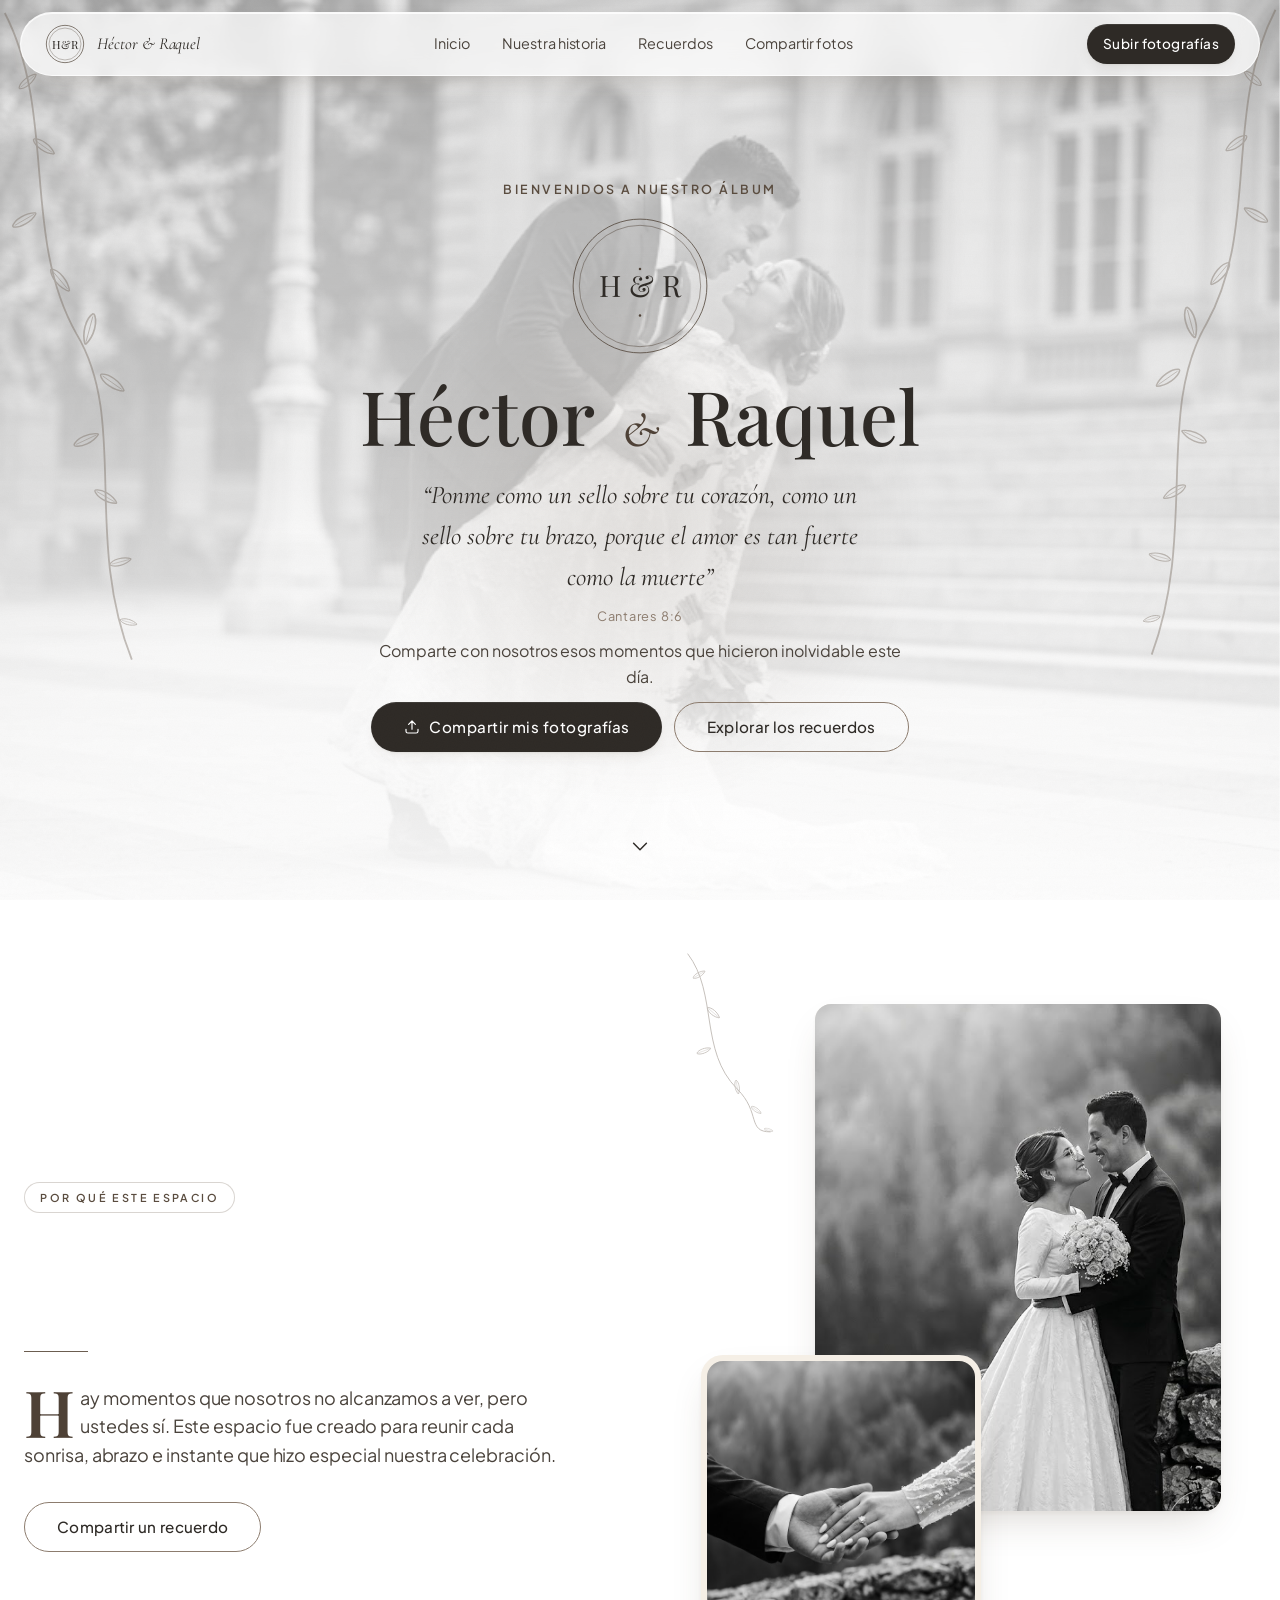
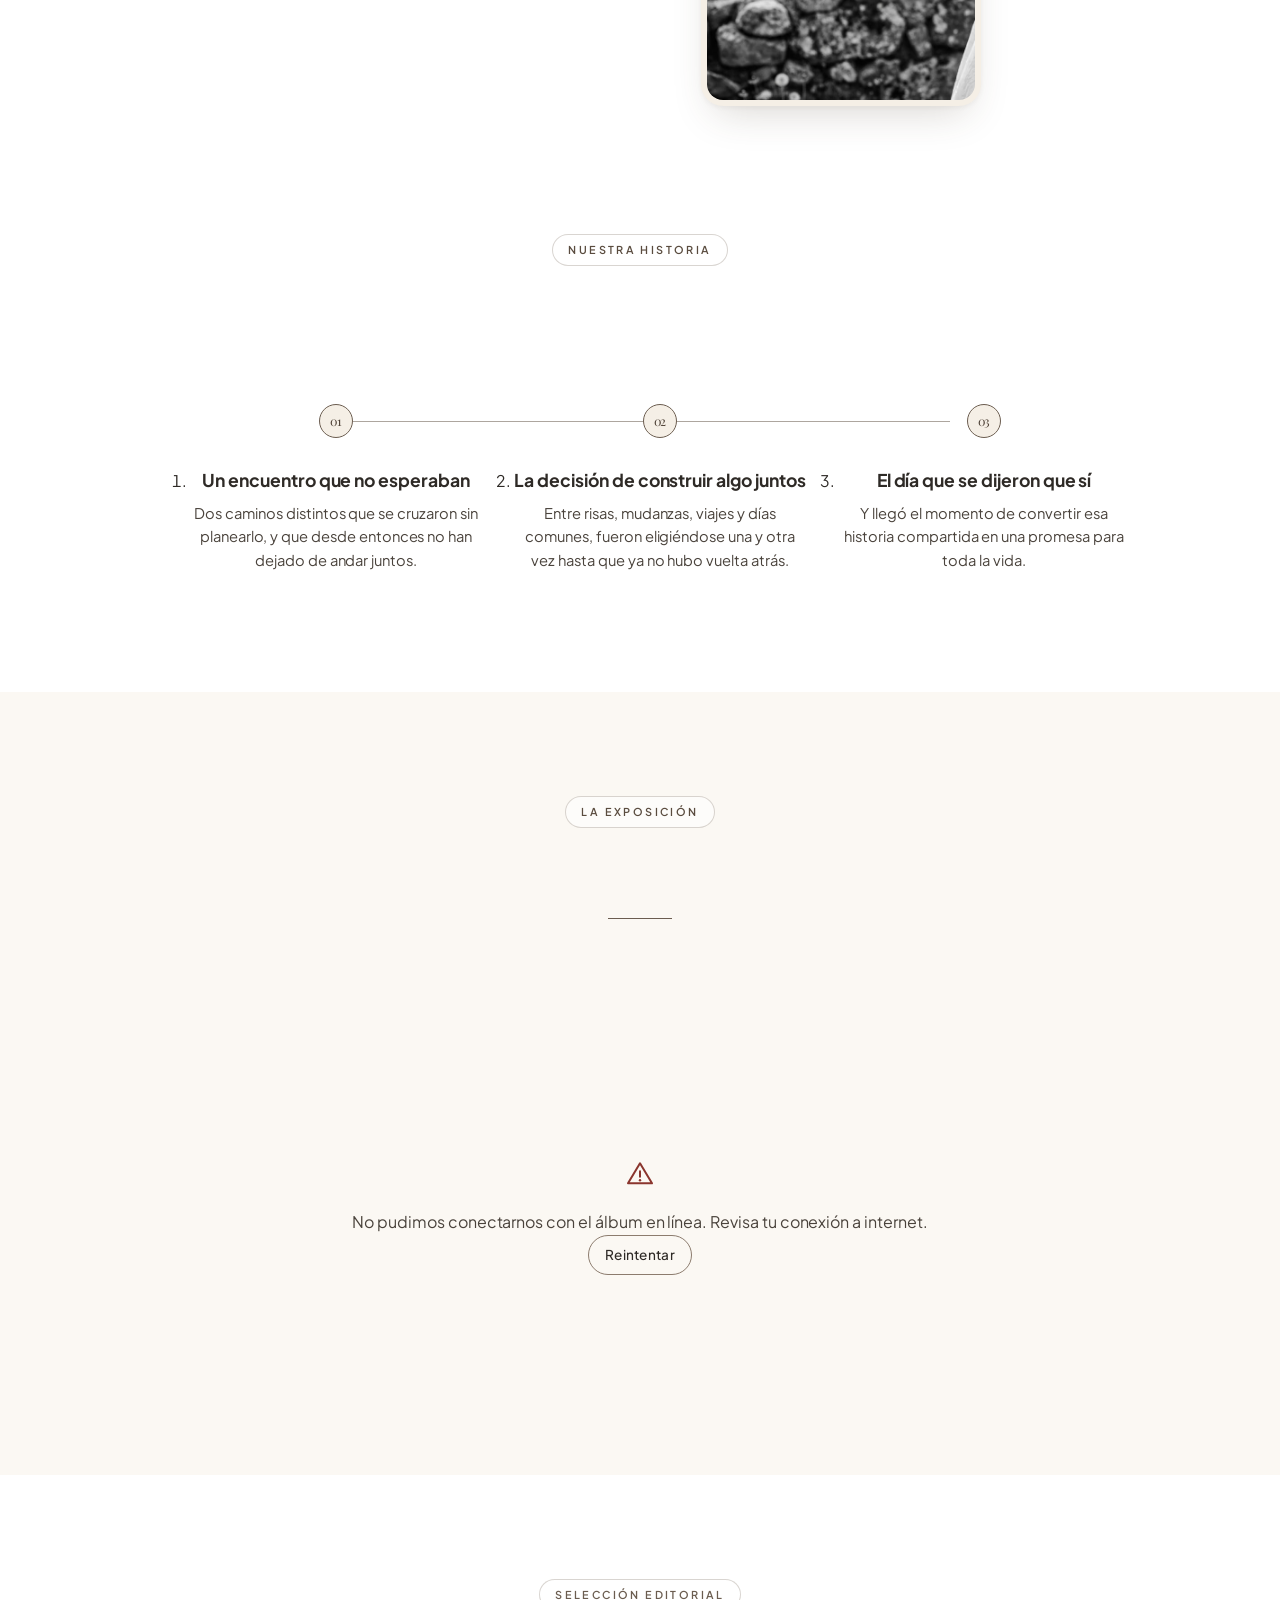
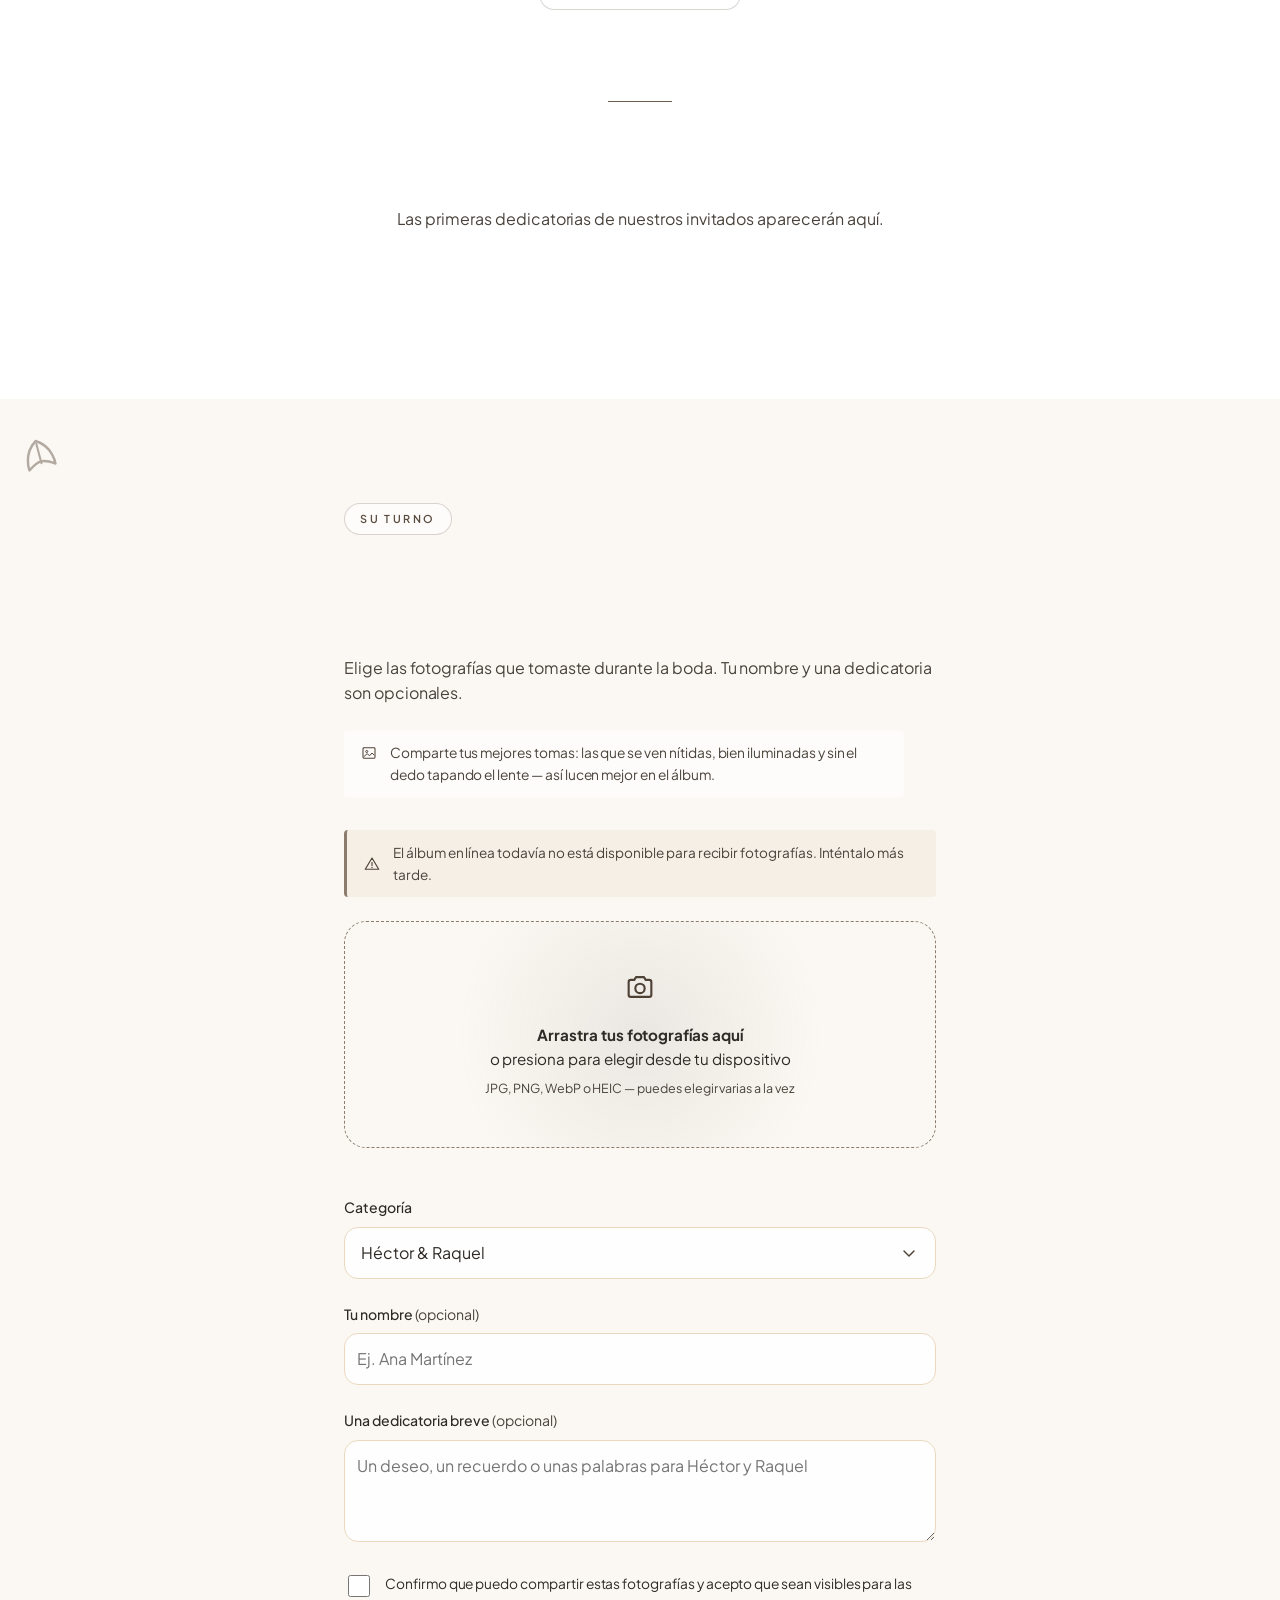
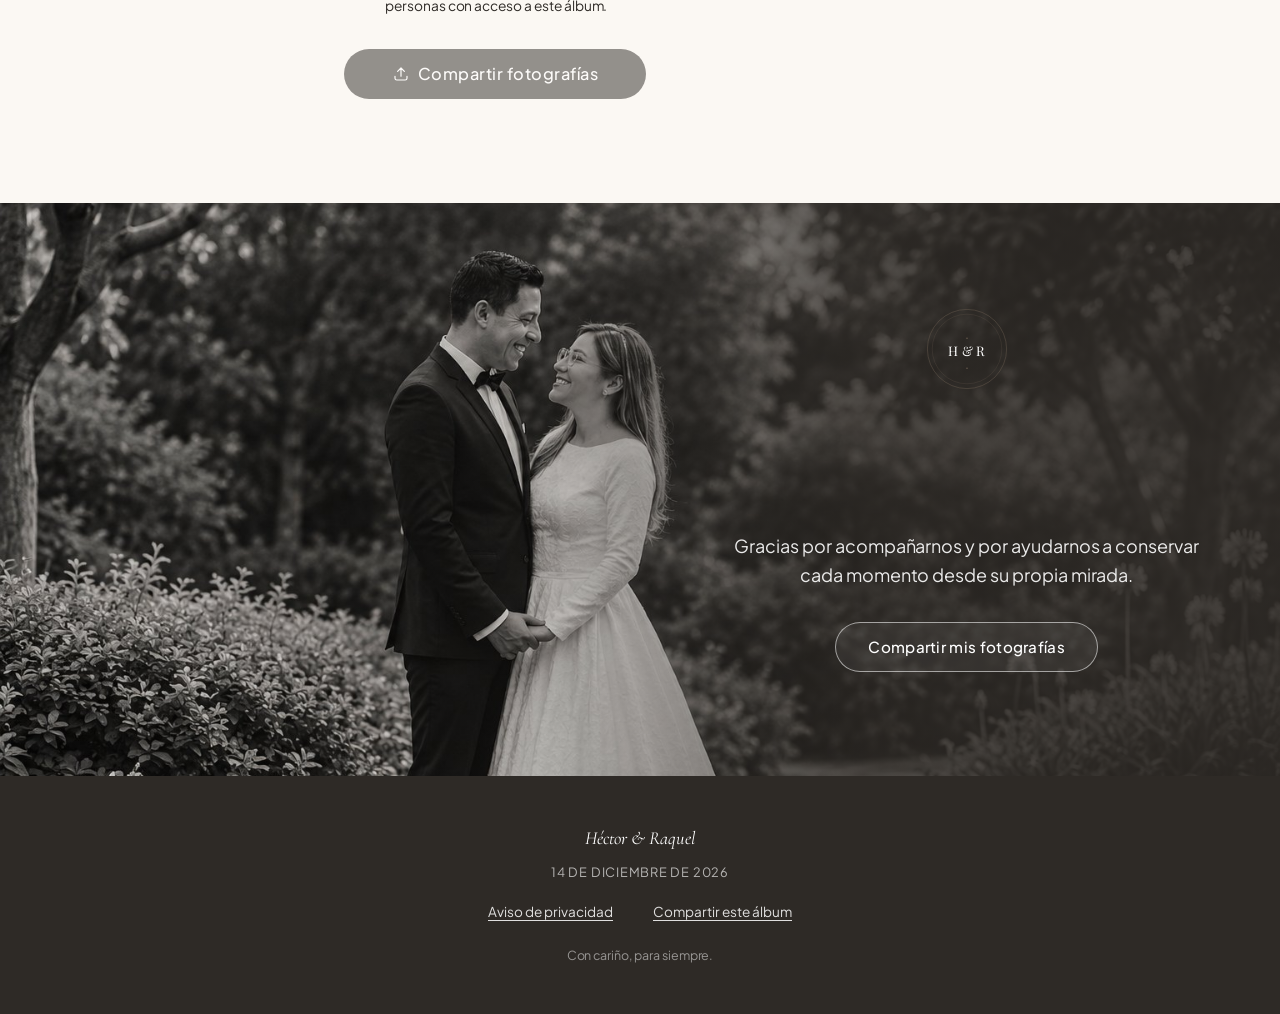
==== commit 4e49c53e: "Menú propio en lugar del select nativo y mejoras de velocidad del panel - ui-select.js: desplegable " ====
--- a/index.html
+++ b/index.html
@@ -28,7 +28,7 @@
 <link rel="preconnect" href="https://fonts.googleapis.com">
 <link rel="preconnect" href="https://fonts.gstatic.com" crossorigin>
 <link href="https://fonts.googleapis.com/css2?family=Playfair+Display:ital,wght@0,400;0,500;0,600;0,700;1,500&family=Cormorant+Garamond:ital,wght@0,400;0,500;1,400;1,500&family=Plus+Jakarta+Sans:wght@300;400;500;600;700&display=swap" rel="stylesheet">
-<link rel="stylesheet" href="styles.css?v=8">
+<link rel="stylesheet" href="styles.css?v=11">
 </head>
 <body>
 
@@ -466,7 +466,8 @@
   </li>
 </template>
 
-<script src="config.js?v=8" defer></script>
-<script src="script.js?v=8" defer></script>
+<script src="config.js?v=11" defer></script>
+<script src="ui-select.js?v=11" defer></script>
+<script src="script.js?v=11" defer></script>
 </body>
 </html>
--- a/styles.css
+++ b/styles.css
@@ -1060,3 +1060,83 @@
 @media (prefers-reduced-motion: reduce) {
   .scroll-top, .scroll-top__flecha { transition-duration: 1ms !important; }
 }
+
+/* ==========================================================================
+   UiSelect — menú desplegable propio (reemplaza el <select> nativo)
+   ========================================================================== */
+.ui-select__nativo { position: absolute !important; left: 0 !important; top: 0 !important; width: 1px !important; height: 1px !important; min-height: 0 !important; padding: 0 !important; margin: 0 !important; border: 0 !important; opacity: 0; pointer-events: none; overflow: hidden; clip: rect(0,0,0,0); }
+.ui-select { position: relative; }
+
+/* --- modo lista --- */
+.ui-select__boton {
+  width: 100%; min-height: 52px; padding: var(--space-3) var(--space-4); display: flex; align-items: center; justify-content: space-between; gap: var(--space-3);
+  text-align: left; border: 1.4px solid var(--color-beige); border-radius: 14px; background: rgba(255,255,255,0.92); font-size: 1rem; color: var(--color-texto);
+  transition: border-color 300ms var(--ease-spring), box-shadow 400ms var(--ease-spring), background-color 300ms var(--ease-spring);
+}
+.ui-select__boton:hover { border-color: var(--color-taupe); }
+.ui-select__boton:focus-visible, .ui-select[data-abierto="true"] .ui-select__boton { border-color: var(--color-dorado-oscuro); box-shadow: 0 0 0 4px rgba(107,93,80,0.14); background: #fff; outline: none; }
+.ui-select__valor { flex: 1; min-width: 0; overflow: hidden; text-overflow: ellipsis; white-space: nowrap; }
+.ui-select--vacio .ui-select__valor { color: var(--color-texto-suave); }
+.ui-select__chevron { flex: none; width: 20px; height: 20px; color: var(--color-dorado-oscuro); transition: transform 450ms var(--ease-spring); }
+.ui-select[data-abierto="true"] .ui-select__chevron { transform: rotate(180deg); }
+
+.ui-select__lista {
+  position: absolute; z-index: 60; left: 0; right: 0; top: calc(100% + 8px); max-height: 288px; overflow-y: auto; overscroll-behavior: contain;
+  margin: 0; padding: 6px; list-style: none; background: #fff; border-radius: 18px;
+  box-shadow: 0 0 0 1px rgba(107,93,80,0.12), 0 4px 8px rgba(58,46,34,0.05), 0 28px 50px -18px rgba(58,46,34,0.38);
+  transform-origin: top center; animation: uiSelectIn 260ms var(--ease-spring);
+}
+.ui-select--arriba .ui-select__lista { top: auto; bottom: calc(100% + 8px); transform-origin: bottom center; }
+.ui-select__opcion {
+  display: flex; align-items: center; justify-content: space-between; gap: var(--space-3); min-height: 46px; padding: 10px 14px; border-radius: 12px;
+  cursor: pointer; font-size: 0.96rem; transition: background-color 160ms var(--ease-spring), color 160ms var(--ease-spring);
+}
+.ui-select__opcion.es-activa { background: var(--color-marfil); }
+.ui-select__opcion[aria-selected="true"] { font-weight: 600; color: var(--color-dorado-oscuro); }
+.ui-select__check { width: 18px; height: 18px; flex: none; opacity: 0; transform: scale(0.6); transition: opacity 250ms var(--ease-spring), transform 400ms var(--ease-spring); }
+.ui-select__opcion[aria-selected="true"] .ui-select__check { opacity: 1; transform: none; }
+.ui-select__velo { display: none; }
+@keyframes uiSelectIn { from { opacity: 0; transform: translateY(-6px) scale(0.97); } to { opacity: 1; transform: none; } }
+
+/* En celular la lista se abre como hoja inferior (más fácil de tocar). */
+@media (max-width: 640px) {
+  .ui-select__velo { display: block; position: fixed; inset: 0; z-index: 900; background: rgba(46,42,38,0.45); animation: fadeIn 250ms var(--ease-spring); }
+  .ui-select__velo[hidden] { display: none; }
+  .ui-select__lista {
+    position: fixed; z-index: 901; left: 8px; right: 8px; top: auto; bottom: max(8px, env(safe-area-inset-bottom)); max-height: 62dvh; border-radius: 24px; padding: 10px;
+    animation: hojaSubeSelect 420ms var(--ease-spring);
+  }
+  .ui-select__lista::before { content: ''; display: block; width: 40px; height: 4px; border-radius: 2px; background: var(--color-gris-calido); margin: 2px auto 10px; }
+  .ui-select__opcion { min-height: 52px; font-size: 1rem; }
+}
+@keyframes hojaSubeSelect { from { transform: translateY(40px); opacity: 0; } to { transform: none; opacity: 1; } }
+
+/* --- modo tarjetas --- */
+.ui-select--tarjetas { display: grid; gap: var(--space-3); grid-template-columns: 1fr; }
+@media (min-width: 560px) { .ui-select--tarjetas { grid-template-columns: repeat(2, minmax(0, 1fr)); } }
+.ui-select__tarjeta {
+  position: relative; display: flex; align-items: flex-start; gap: var(--space-3); min-height: 64px; padding: var(--space-4); text-align: left;
+  border: 1.4px solid var(--color-beige); border-radius: 18px; background: rgba(255,255,255,0.92);
+  transition: border-color 300ms var(--ease-spring), background-color 300ms var(--ease-spring), box-shadow 400ms var(--ease-spring), transform 450ms var(--ease-spring);
+}
+.ui-select__tarjeta:hover { border-color: var(--color-taupe); transform: translateY(-2px); }
+.ui-select__tarjeta:active { transform: scale(0.98); transition-duration: 120ms; }
+.ui-select__tarjeta[aria-checked="true"] { border-color: var(--color-carbon); background: var(--color-ivory); box-shadow: 0 0 0 3px rgba(46,42,38,0.08), var(--shadow-sm); }
+.ui-select__tarjeta:focus-visible { outline: 2.5px solid var(--color-dorado-oscuro); outline-offset: 3px; }
+.ui-select__marca { flex: none; width: 22px; height: 22px; margin-top: 1px; border-radius: 50%; border: 1.5px solid var(--color-taupe); display: grid; place-items: center; color: transparent; background: #fff; transition: background-color 300ms var(--ease-spring), border-color 300ms var(--ease-spring), color 300ms var(--ease-spring), transform 450ms var(--ease-spring); }
+.ui-select__marca-icono { width: 14px; height: 14px; }
+.ui-select__tarjeta[aria-checked="true"] .ui-select__marca { background: var(--color-carbon); border-color: var(--color-carbon); color: #fff; transform: scale(1.08); }
+.ui-select__textos { display: flex; flex-direction: column; gap: 2px; min-width: 0; }
+.ui-select__titulo { font-weight: 600; font-size: 0.95rem; line-height: 1.3; }
+.ui-select__desc { font-size: 0.8rem; color: var(--color-texto-suave); line-height: 1.4; }
+
+/* Superposiciones sin backdrop-filter: desenfocar toda la página detrás de un modal es muy costoso (se sentía lento al abrirlos). */
+.modal__overlay { backdrop-filter: none !important; -webkit-backdrop-filter: none !important; background: rgba(46,42,38,0.55); }
+.menu-movil__overlay { backdrop-filter: none !important; -webkit-backdrop-filter: none !important; }
+@keyframes lbIn { from { opacity: 0; transform: scale(0.96) translateY(14px); } to { opacity: 1; transform: none; } }
+@keyframes lbSwap { from { opacity: 0; transform: scale(0.98); } to { opacity: 1; transform: none; } }
+.lightbox:not([hidden]) .lightbox__figura { animation-duration: 420ms; }
+.modal:not([hidden]) .modal__panel { animation-duration: 380ms; }
+.lightbox__figura img { transition: filter 500ms var(--ease-spring), opacity 300ms var(--ease-spring); }
+.lightbox__figura img.es-cargando { filter: blur(8px); }
+@media (prefers-reduced-motion: reduce) { .ui-select__lista, .ui-select__velo { animation: none !important; } }
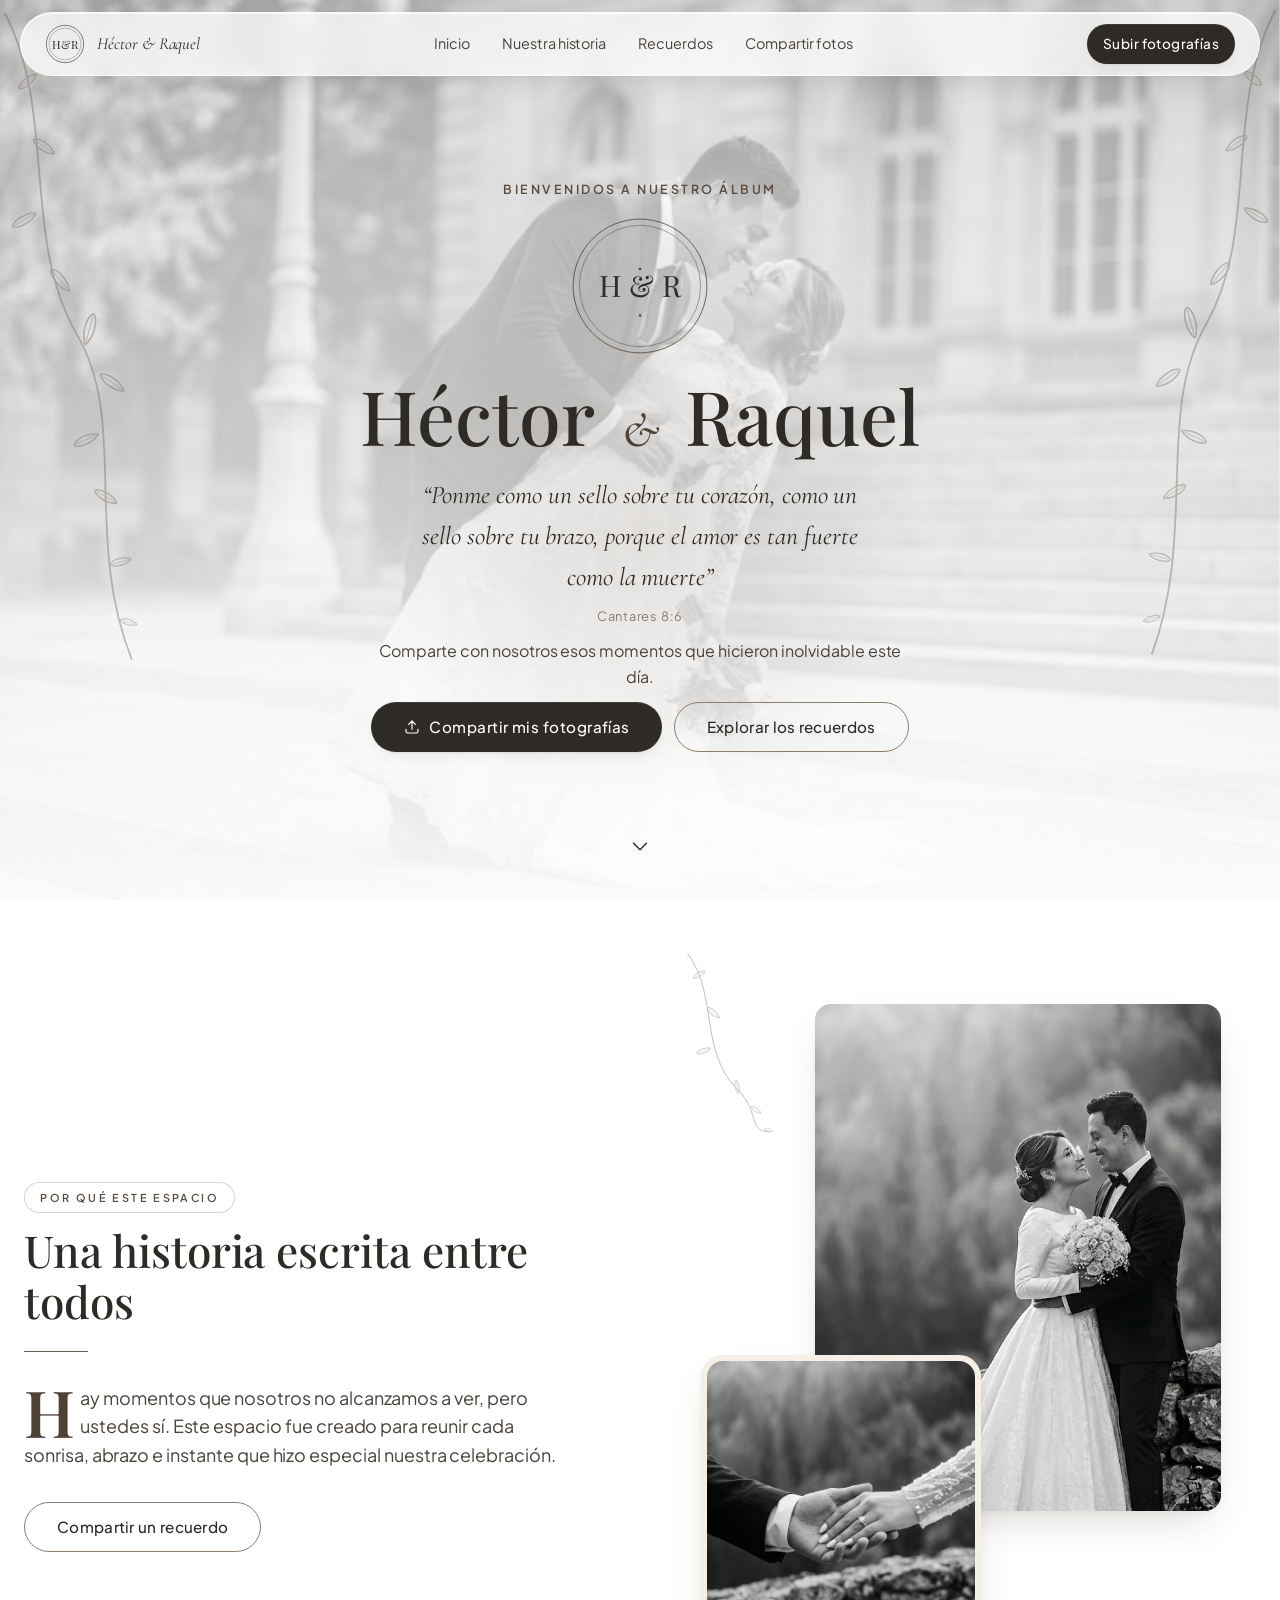
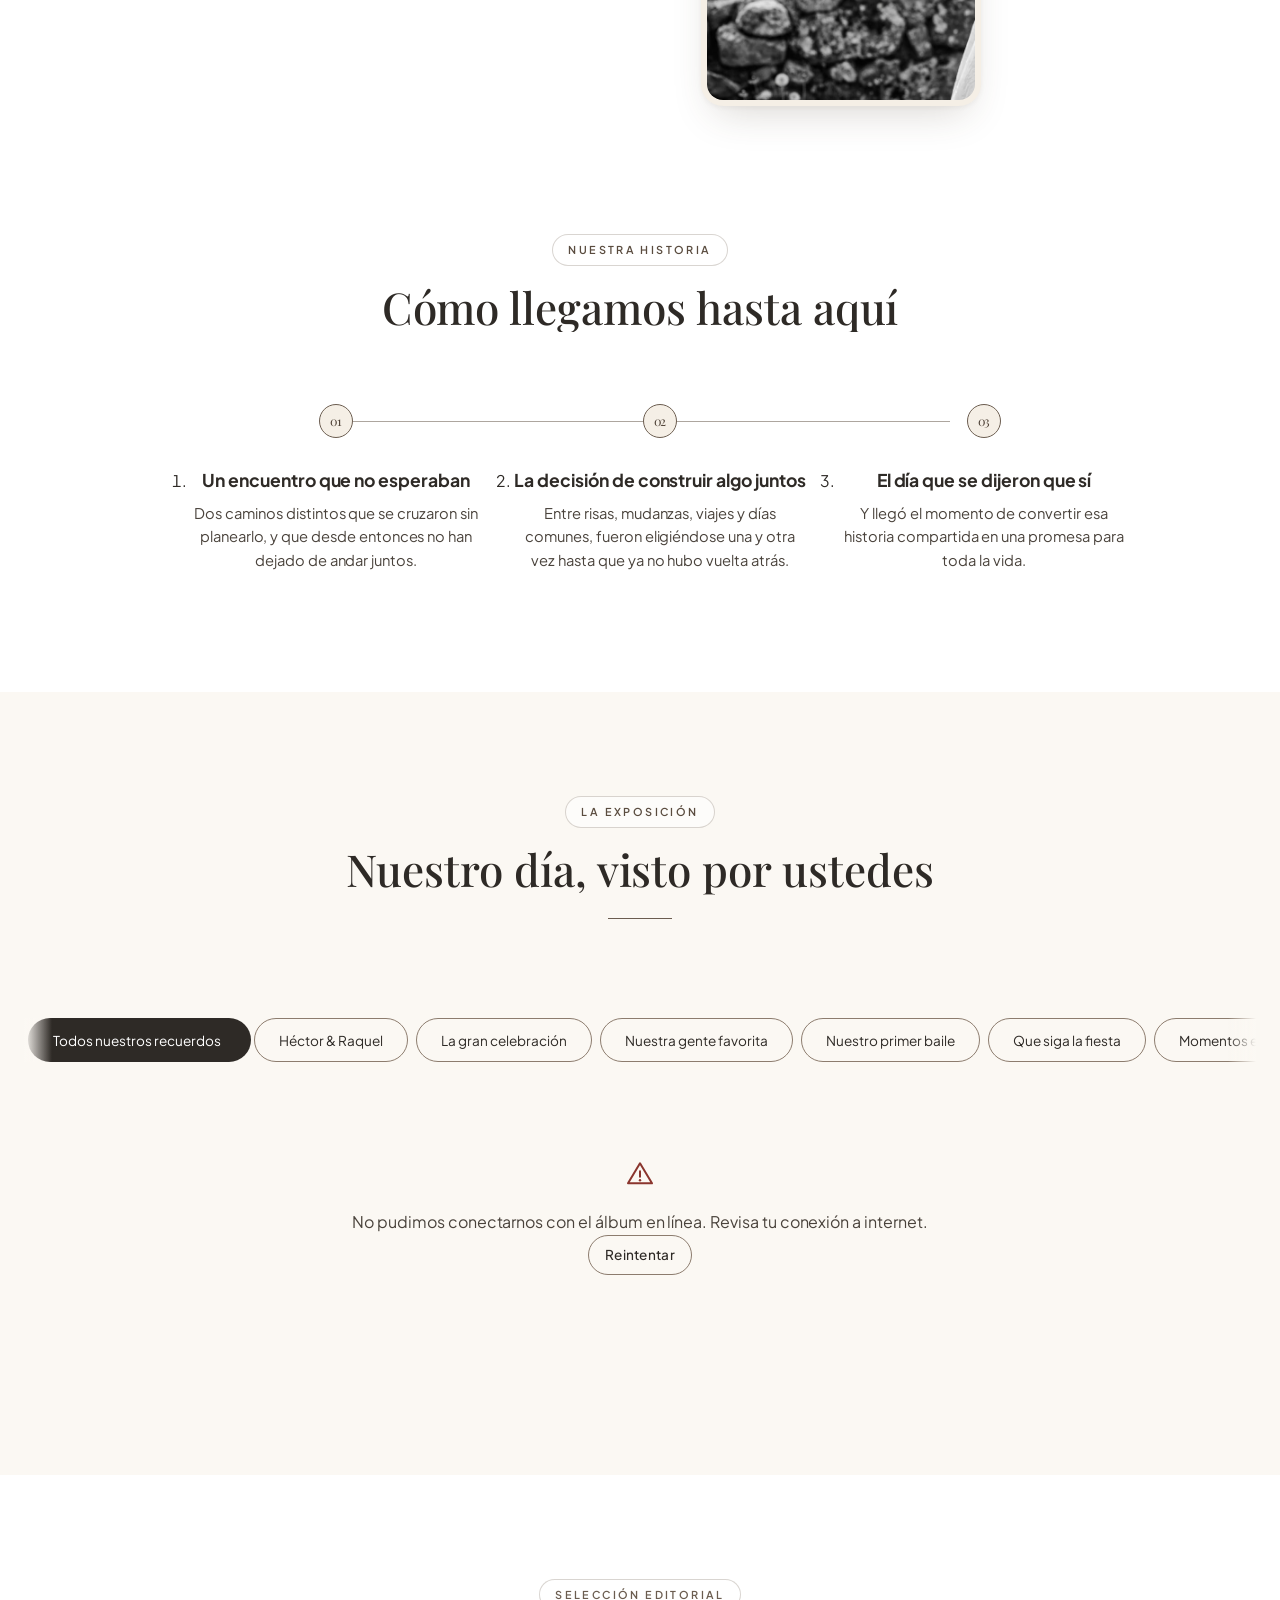
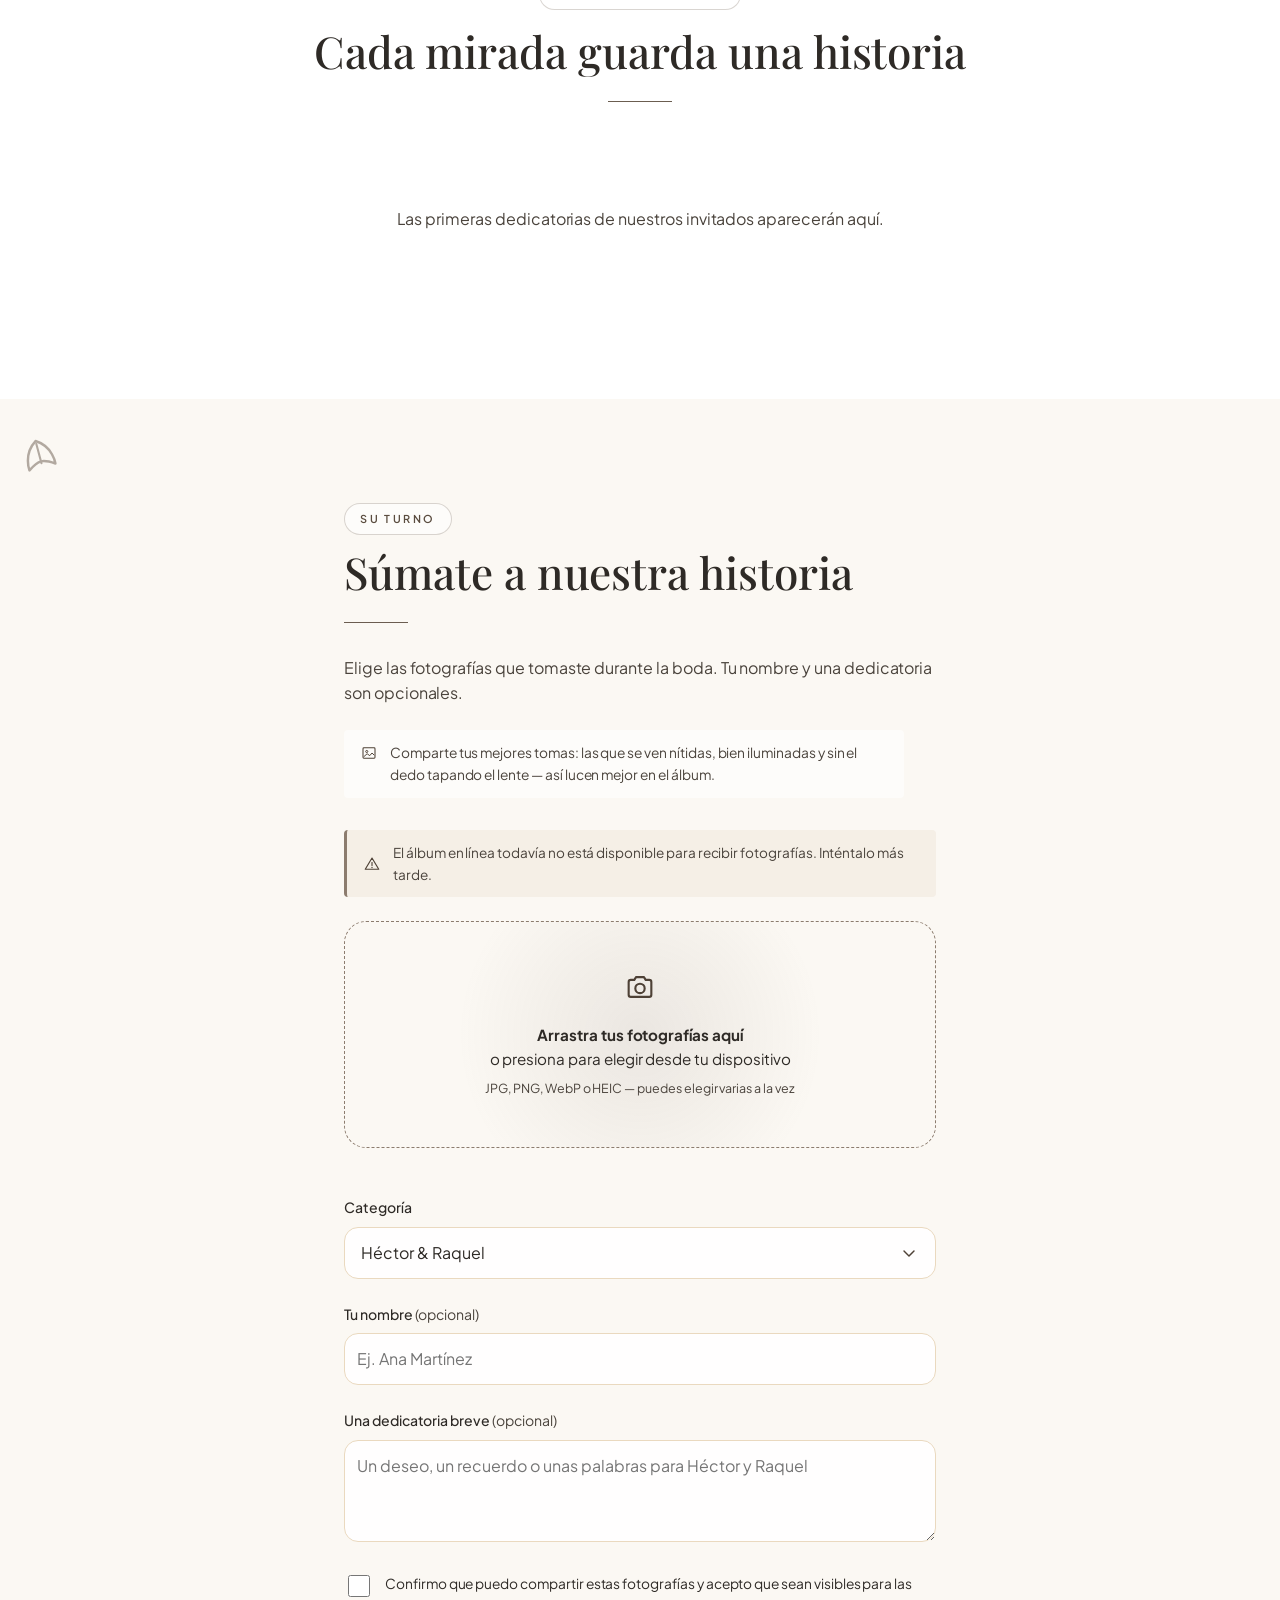
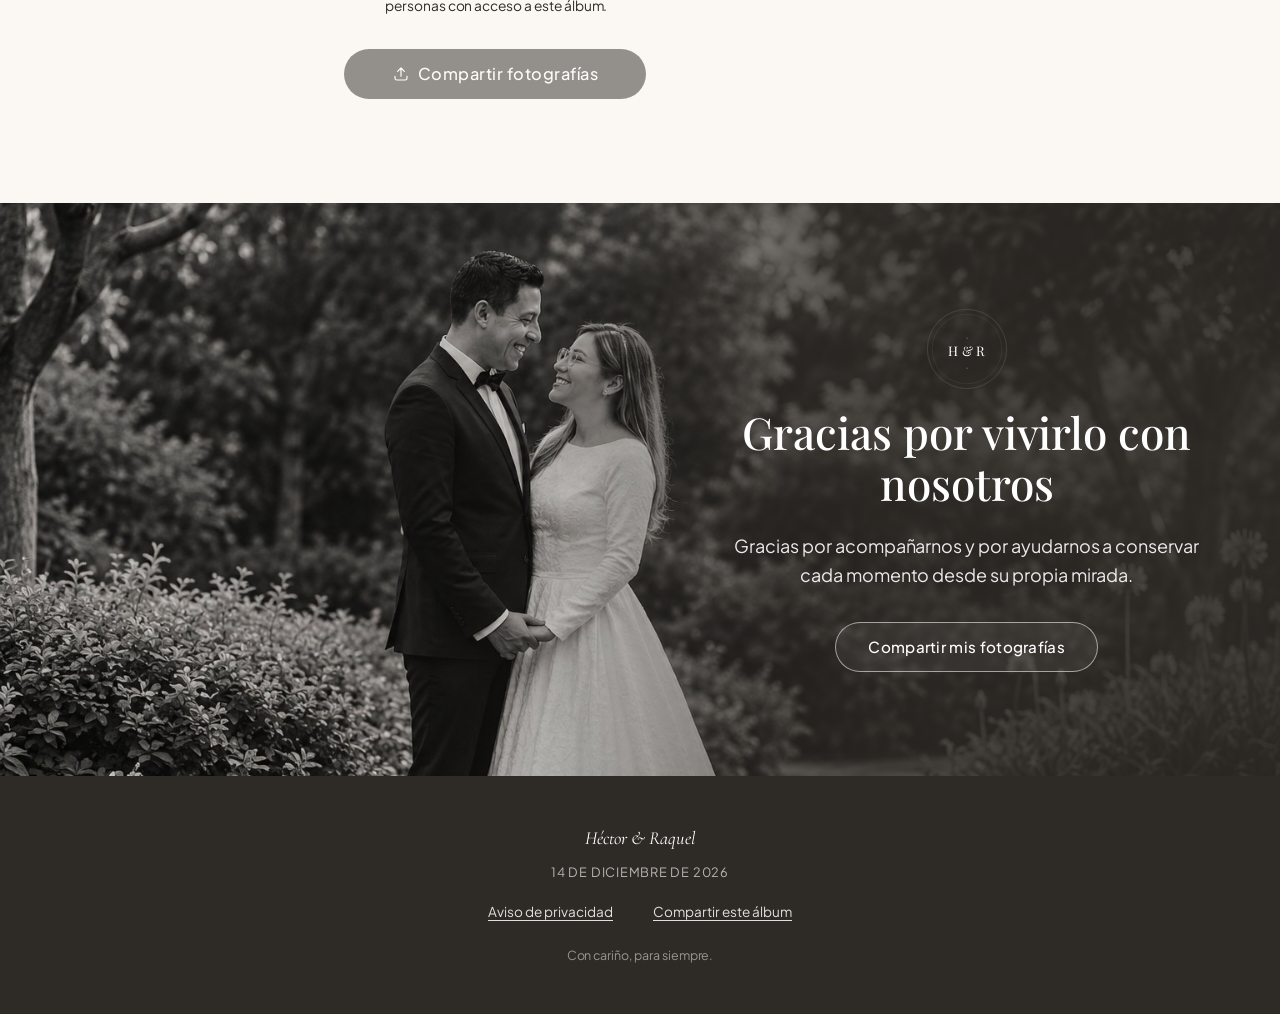
==== commit 112fc987: "Corrige la confirmación de eliminar: cubre toda la tarjeta en el panel admin Co-Authored-By: Claude " ====
--- a/index.html
+++ b/index.html
@@ -28,7 +28,7 @@
 <link rel="preconnect" href="https://fonts.googleapis.com">
 <link rel="preconnect" href="https://fonts.gstatic.com" crossorigin>
 <link href="https://fonts.googleapis.com/css2?family=Playfair+Display:ital,wght@0,400;0,500;0,600;0,700;1,500&family=Cormorant+Garamond:ital,wght@0,400;0,500;1,400;1,500&family=Plus+Jakarta+Sans:wght@300;400;500;600;700&display=swap" rel="stylesheet">
-<link rel="stylesheet" href="styles.css?v=11">
+<link rel="stylesheet" href="styles.css?v=12">
 </head>
 <body>
 
@@ -466,8 +466,8 @@
   </li>
 </template>
 
-<script src="config.js?v=11" defer></script>
-<script src="ui-select.js?v=11" defer></script>
-<script src="script.js?v=11" defer></script>
+<script src="config.js?v=12" defer></script>
+<script src="ui-select.js?v=12" defer></script>
+<script src="script.js?v=12" defer></script>
 </body>
 </html>
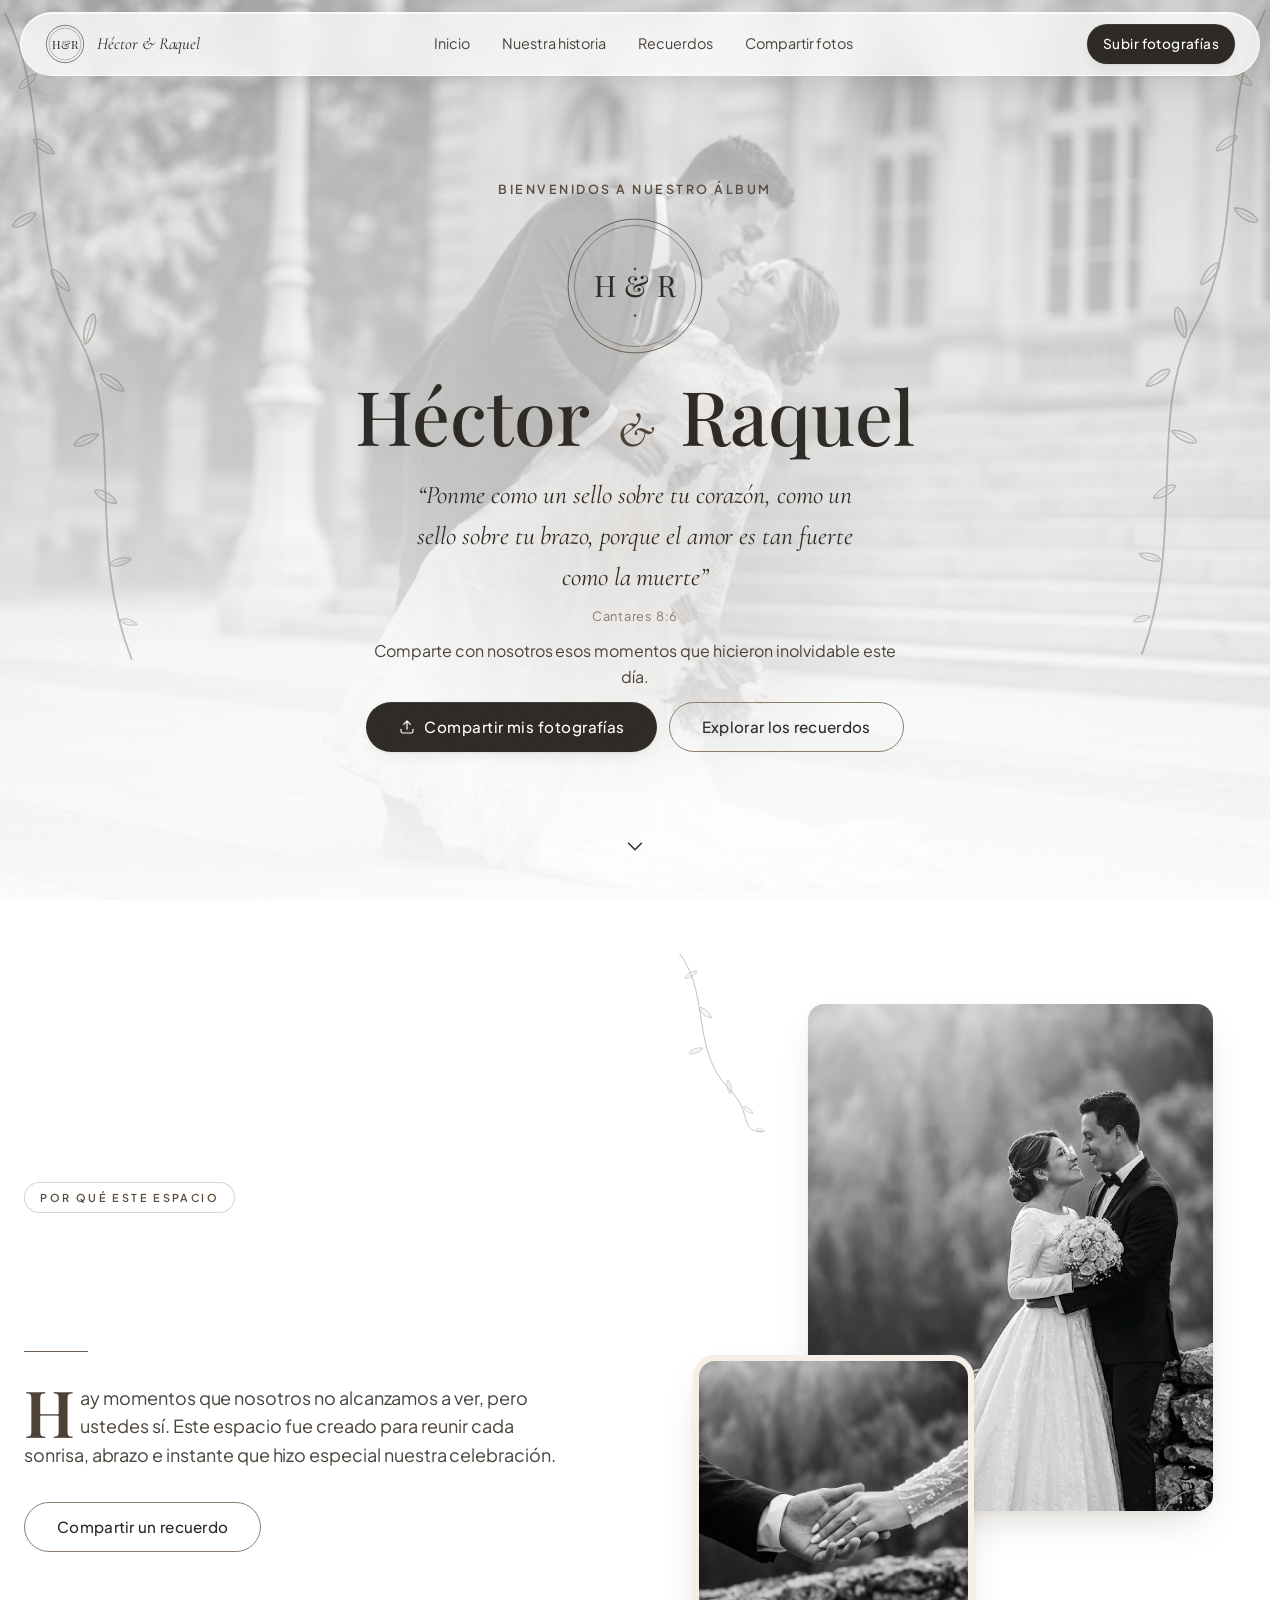
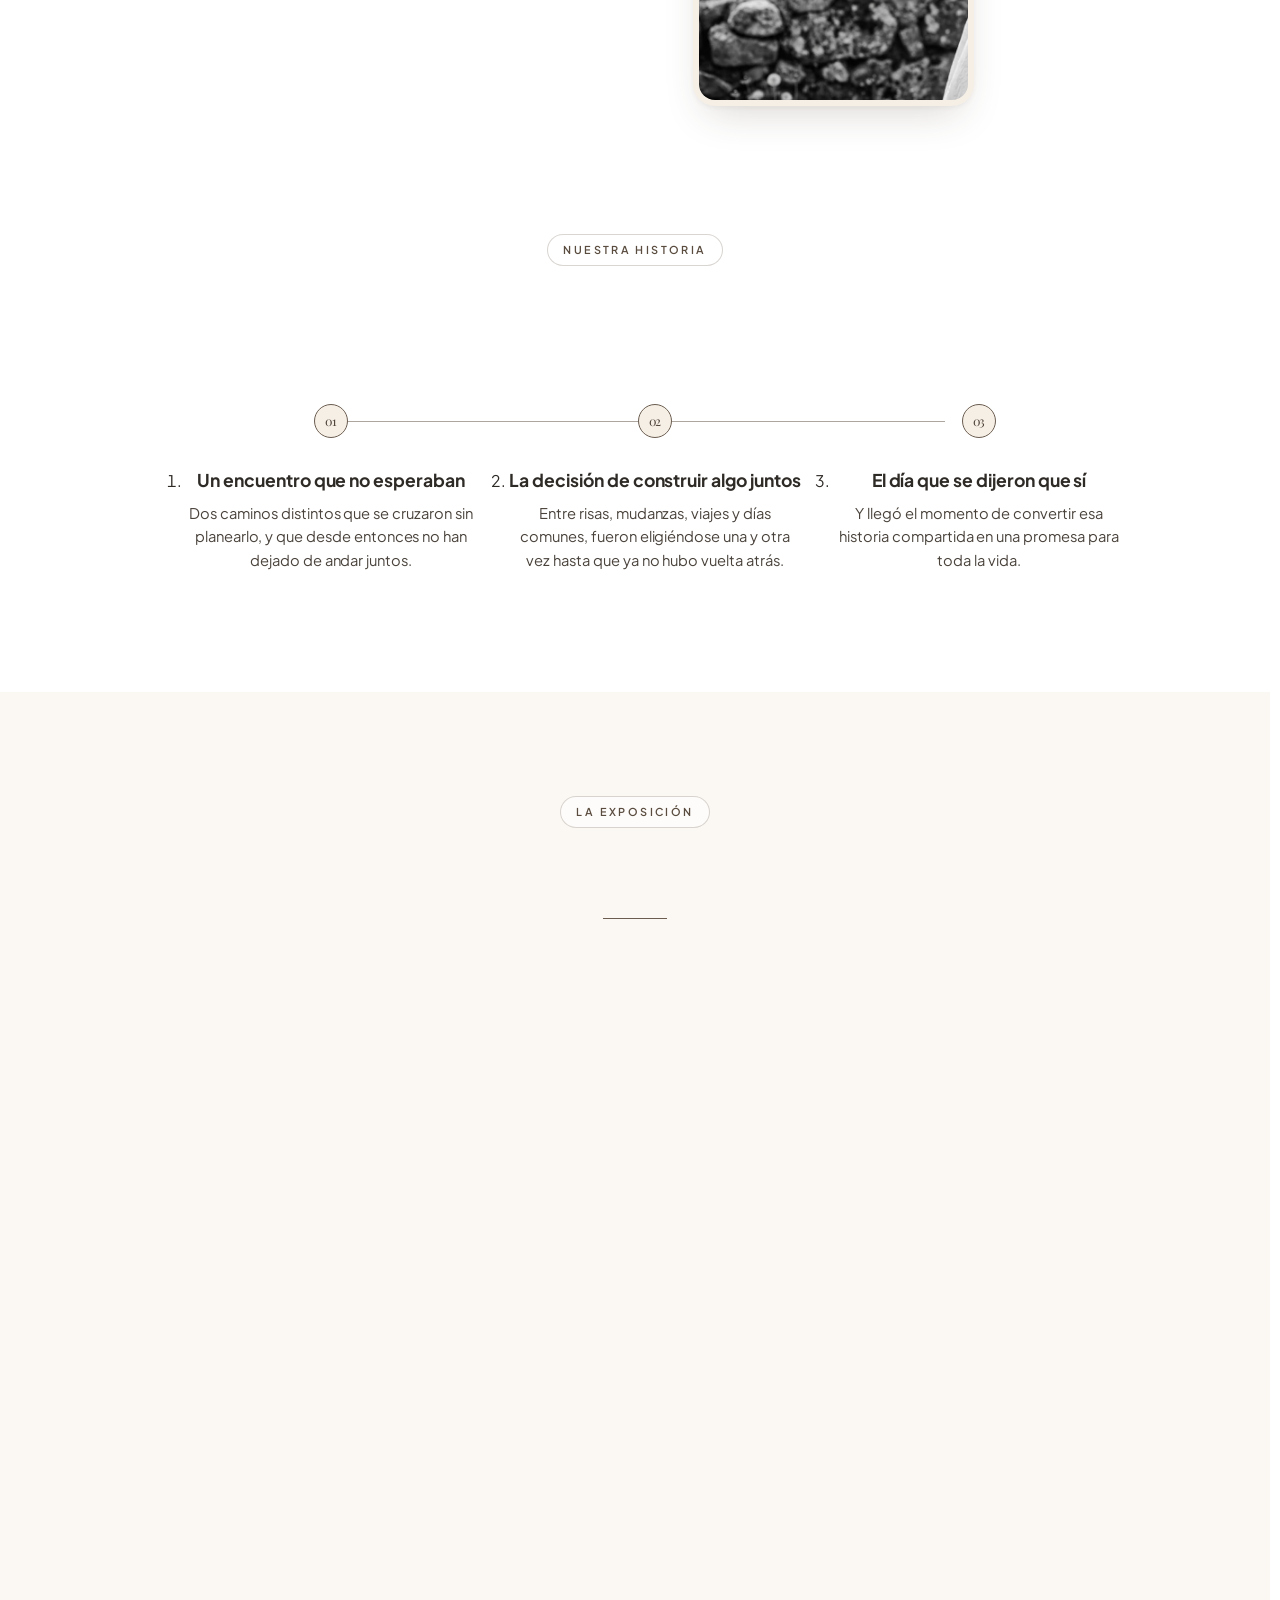
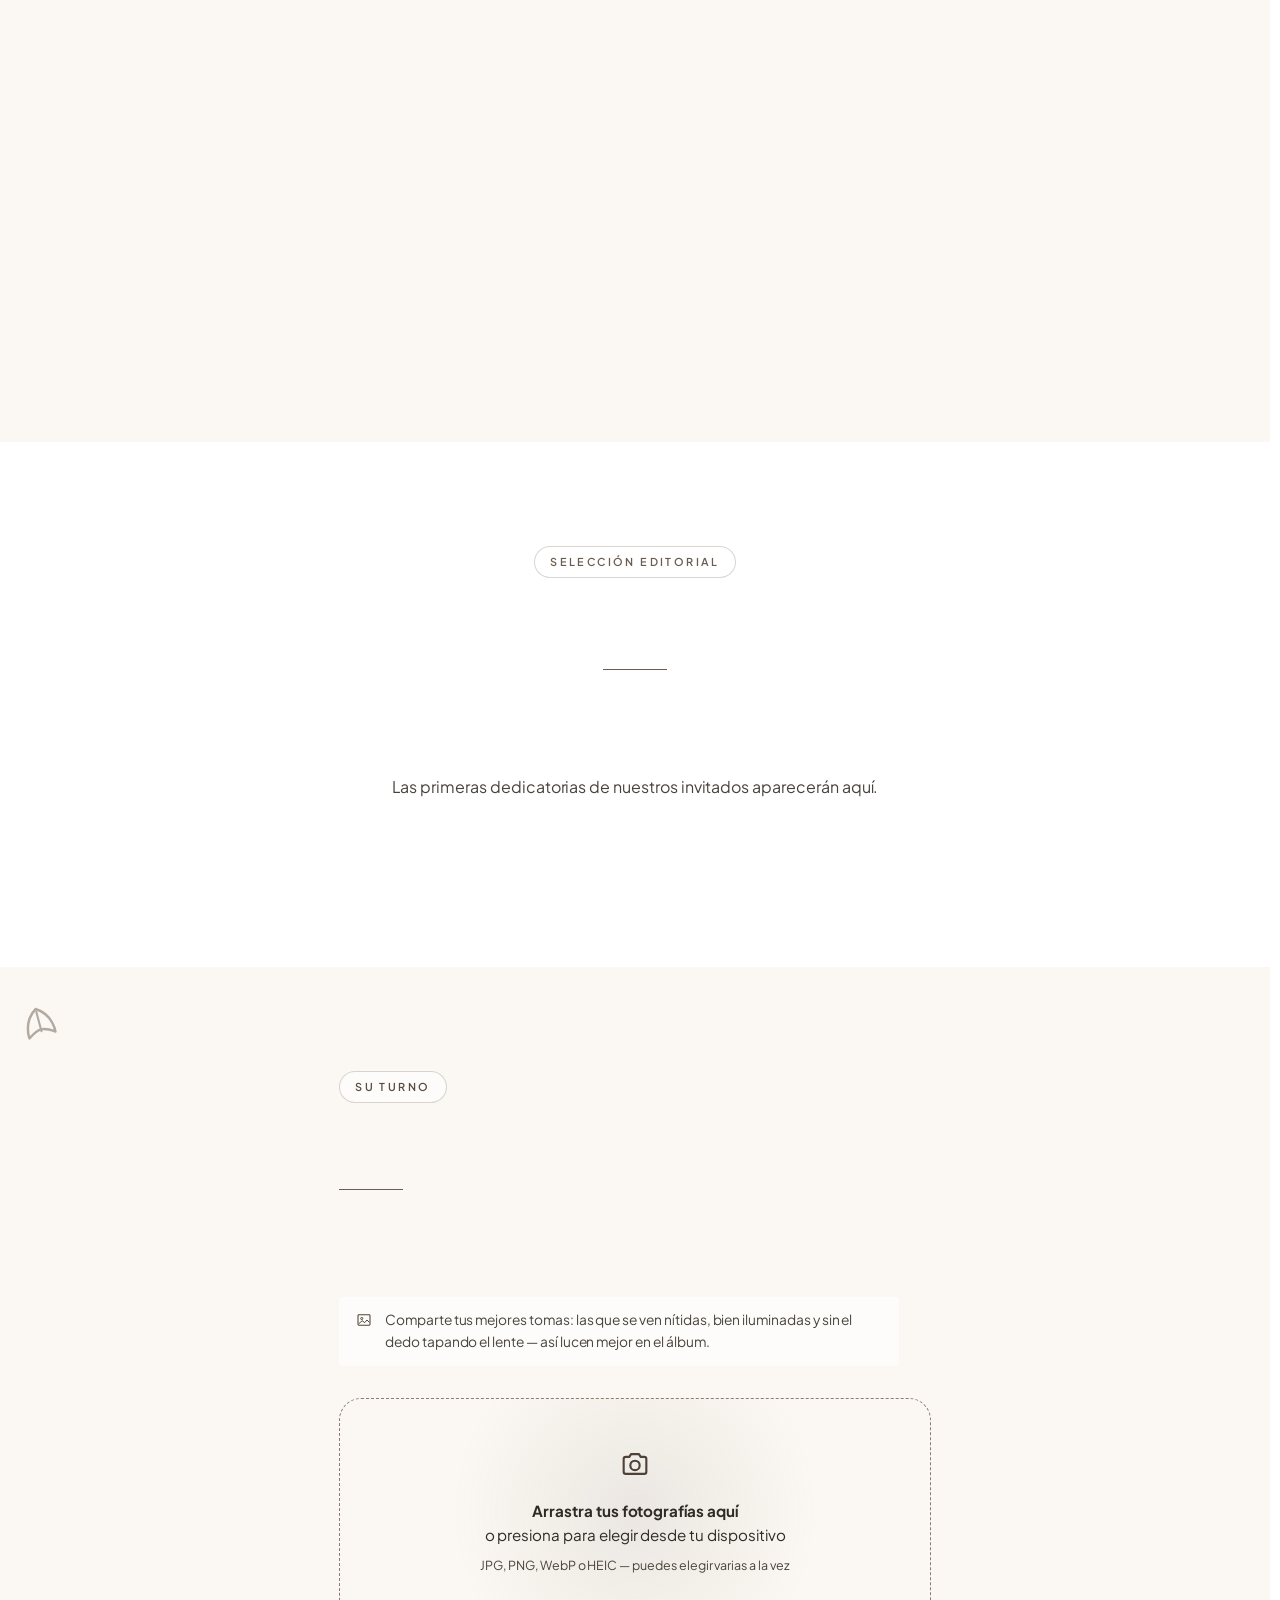
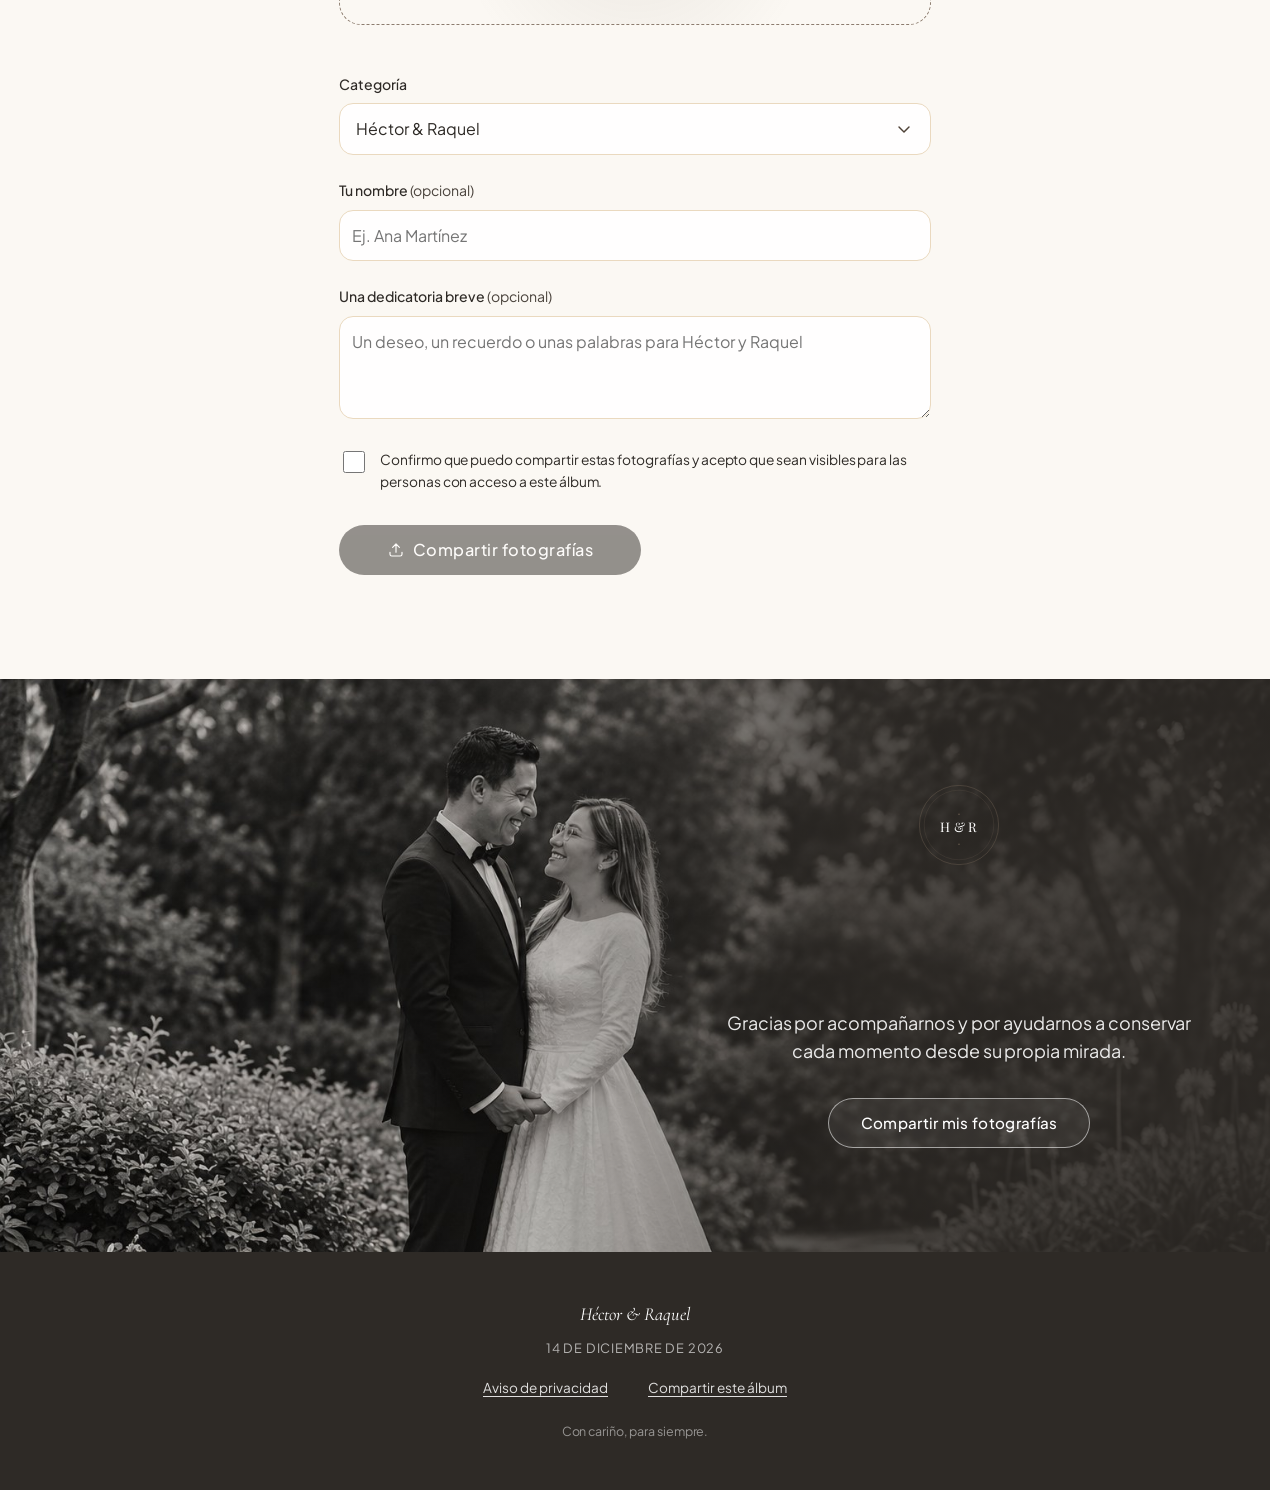
==== commit 0dbdef39: "Visor público: apertura rápida y cierre al tocar fuera - El panel a pantalla completa tapaba el fond" ====
--- a/index.html
+++ b/index.html
@@ -28,7 +28,7 @@
 <link rel="preconnect" href="https://fonts.googleapis.com">
 <link rel="preconnect" href="https://fonts.gstatic.com" crossorigin>
 <link href="https://fonts.googleapis.com/css2?family=Playfair+Display:ital,wght@0,400;0,500;0,600;0,700;1,500&family=Cormorant+Garamond:ital,wght@0,400;0,500;1,400;1,500&family=Plus+Jakarta+Sans:wght@300;400;500;600;700&display=swap" rel="stylesheet">
-<link rel="stylesheet" href="styles.css?v=12">
+<link rel="stylesheet" href="styles.css?v=13">
 </head>
 <body>
 
@@ -466,8 +466,8 @@
   </li>
 </template>
 
-<script src="config.js?v=12" defer></script>
-<script src="ui-select.js?v=12" defer></script>
-<script src="script.js?v=12" defer></script>
+<script src="config.js?v=13" defer></script>
+<script src="ui-select.js?v=13" defer></script>
+<script src="script.js?v=13" defer></script>
 </body>
 </html>
--- a/styles.css
+++ b/styles.css
@@ -1140,3 +1140,23 @@
 .lightbox__figura img { transition: filter 500ms var(--ease-spring), opacity 300ms var(--ease-spring); }
 .lightbox__figura img.es-cargando { filter: blur(8px); }
 @media (prefers-reduced-motion: reduce) { .ui-select__lista, .ui-select__velo { animation: none !important; } }
+
+/* ==========================================================================
+   VISOR PÚBLICO — apertura rápida
+   ========================================================================== */
+/* Reserva el espacio de la barra de scroll: al abrir el visor (body overflow:hidden) la página ya no
+   se ensancha y la galería de columnas no se recalcula entera (era un salto visible y lento). */
+html { scrollbar-gutter: stable; }
+.lightbox__overlay { animation-duration: 220ms; }
+.lightbox:not([hidden]) .lightbox__figura { animation: lbIn 280ms var(--ease-spring); }
+.lightbox__figura img.lb-in { animation: lbSwap 260ms var(--ease-spring); }
+/* Sin blur sobre una imagen grande (costoso): mientras llega la versión nítida solo se atenúa un poco. */
+.lightbox__figura img.es-cargando { filter: none; opacity: 0.82; }
+.lightbox__figura img { transition: opacity 300ms var(--ease-spring); }
+.lightbox__cerrar, .lightbox__nav { transition: transform 350ms var(--ease-spring), background-color 200ms var(--ease-spring); }
+/* Con el visor abierto, lo que hay detrás no debe seguir animándose. */
+body.no-scroll .hero__photo, body.no-scroll .gracias__bg img, body.no-scroll .hero__content::before,
+body.no-scroll .scroll-top__progreso, body.no-scroll .fab-subir::after, body.no-scroll .monogram--hero svg { animation-play-state: paused; }
+.lightbox { cursor: zoom-out; }
+.lightbox #lightbox-imagen, .lightbox button, .lightbox a, .lightbox #lightbox-caption { cursor: auto; }
+.lightbox button, .lightbox a { cursor: pointer; }
